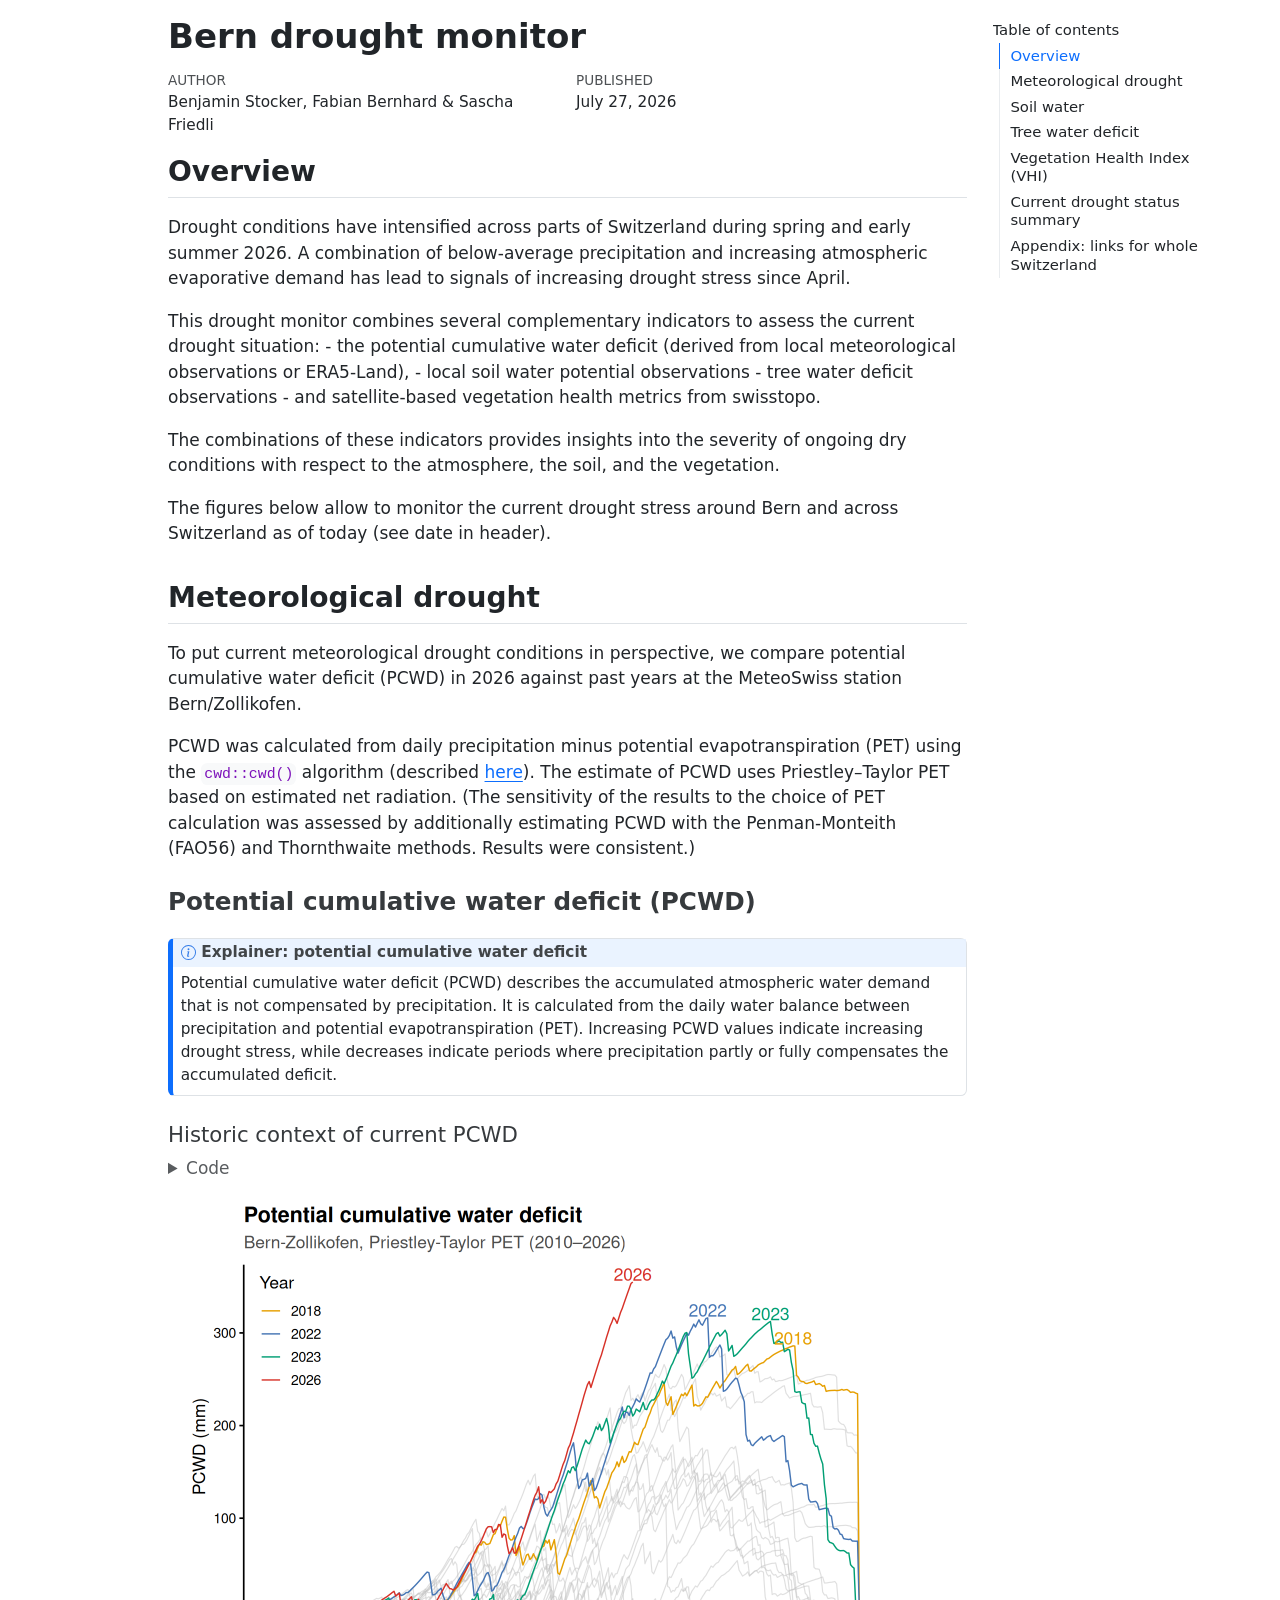
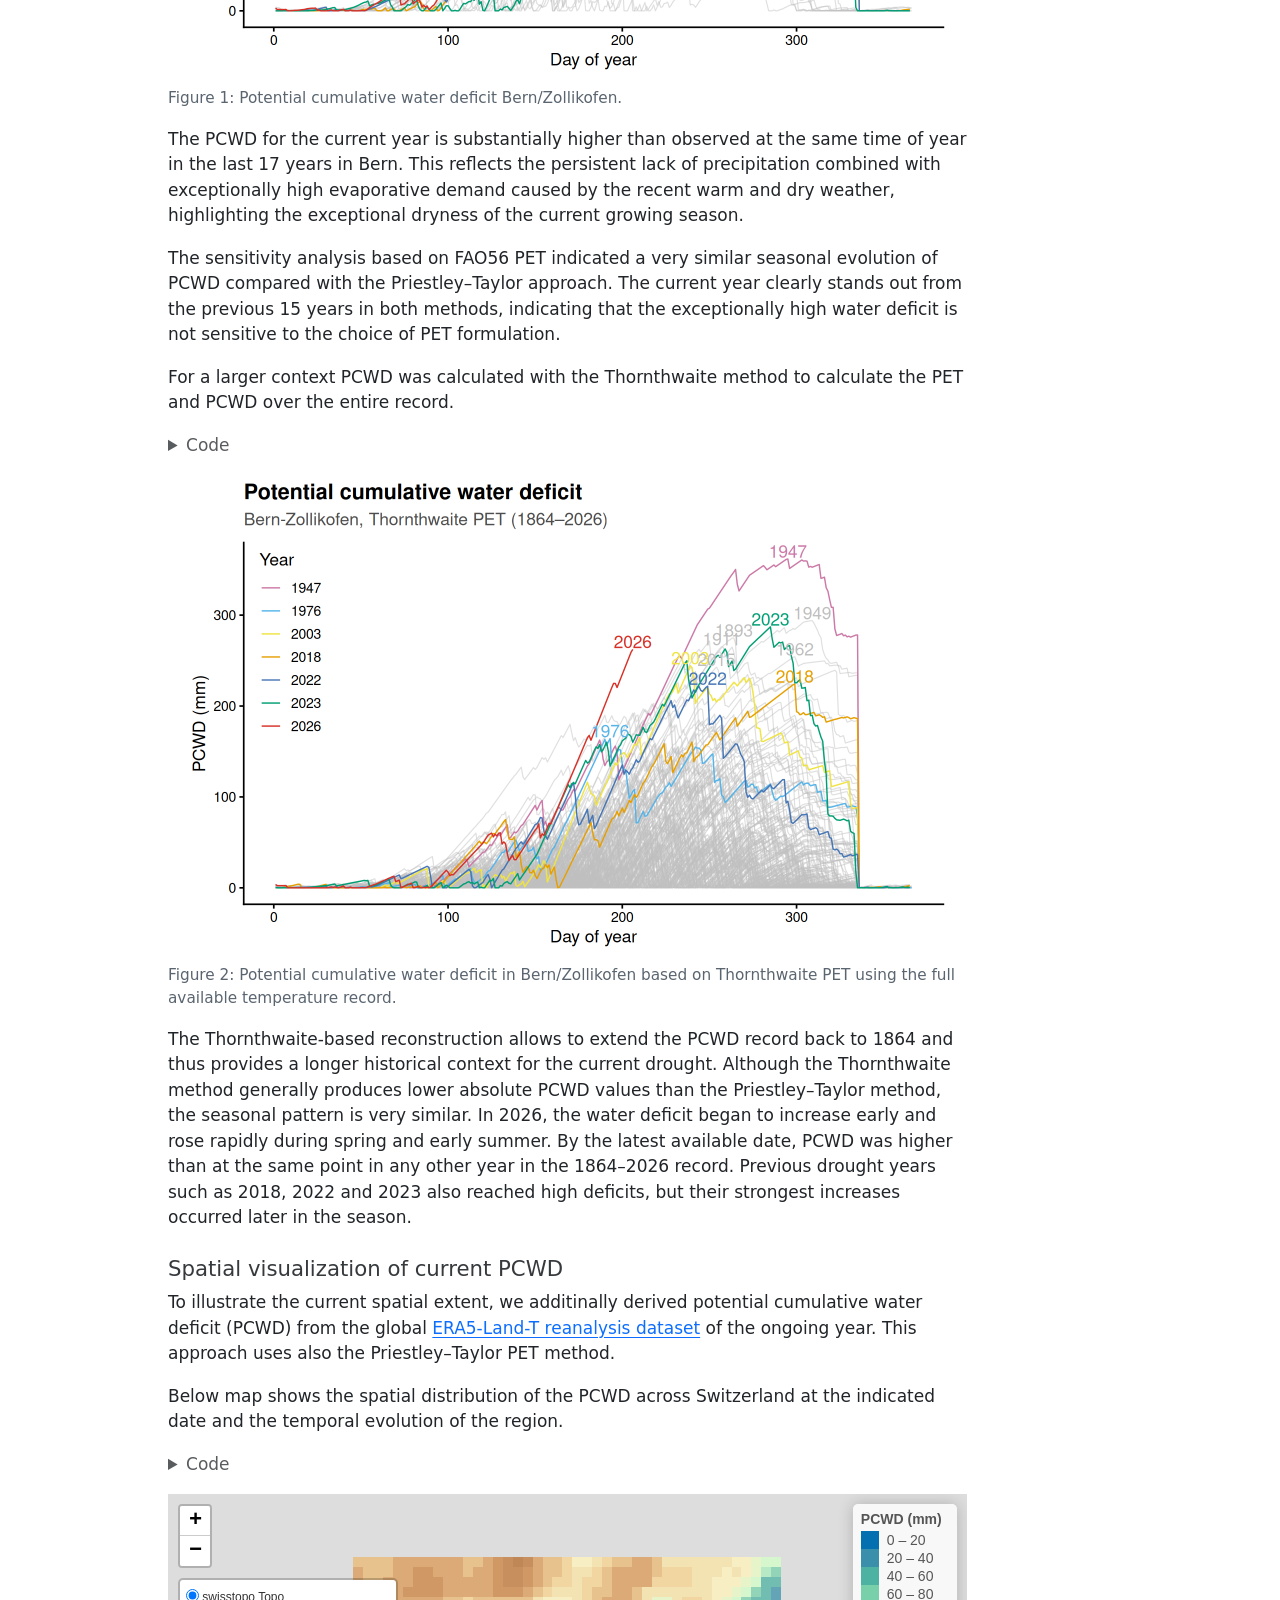
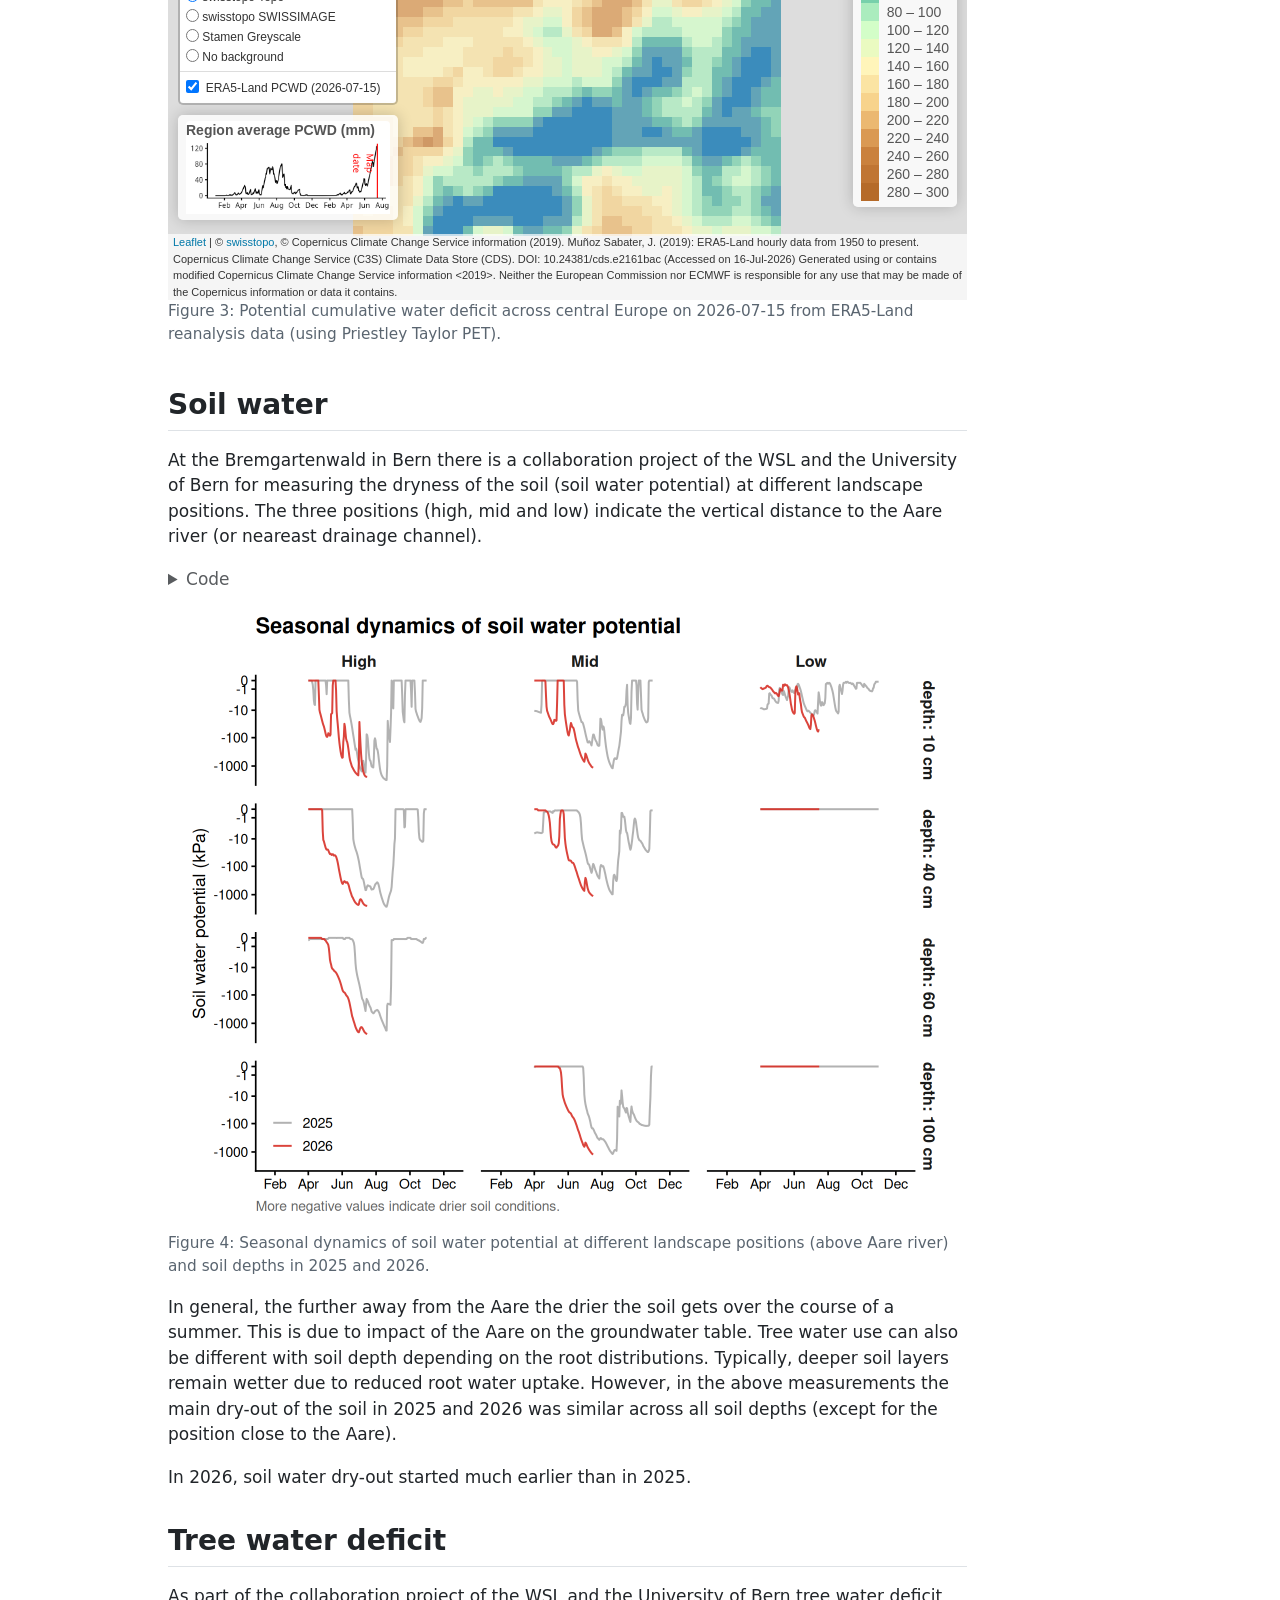
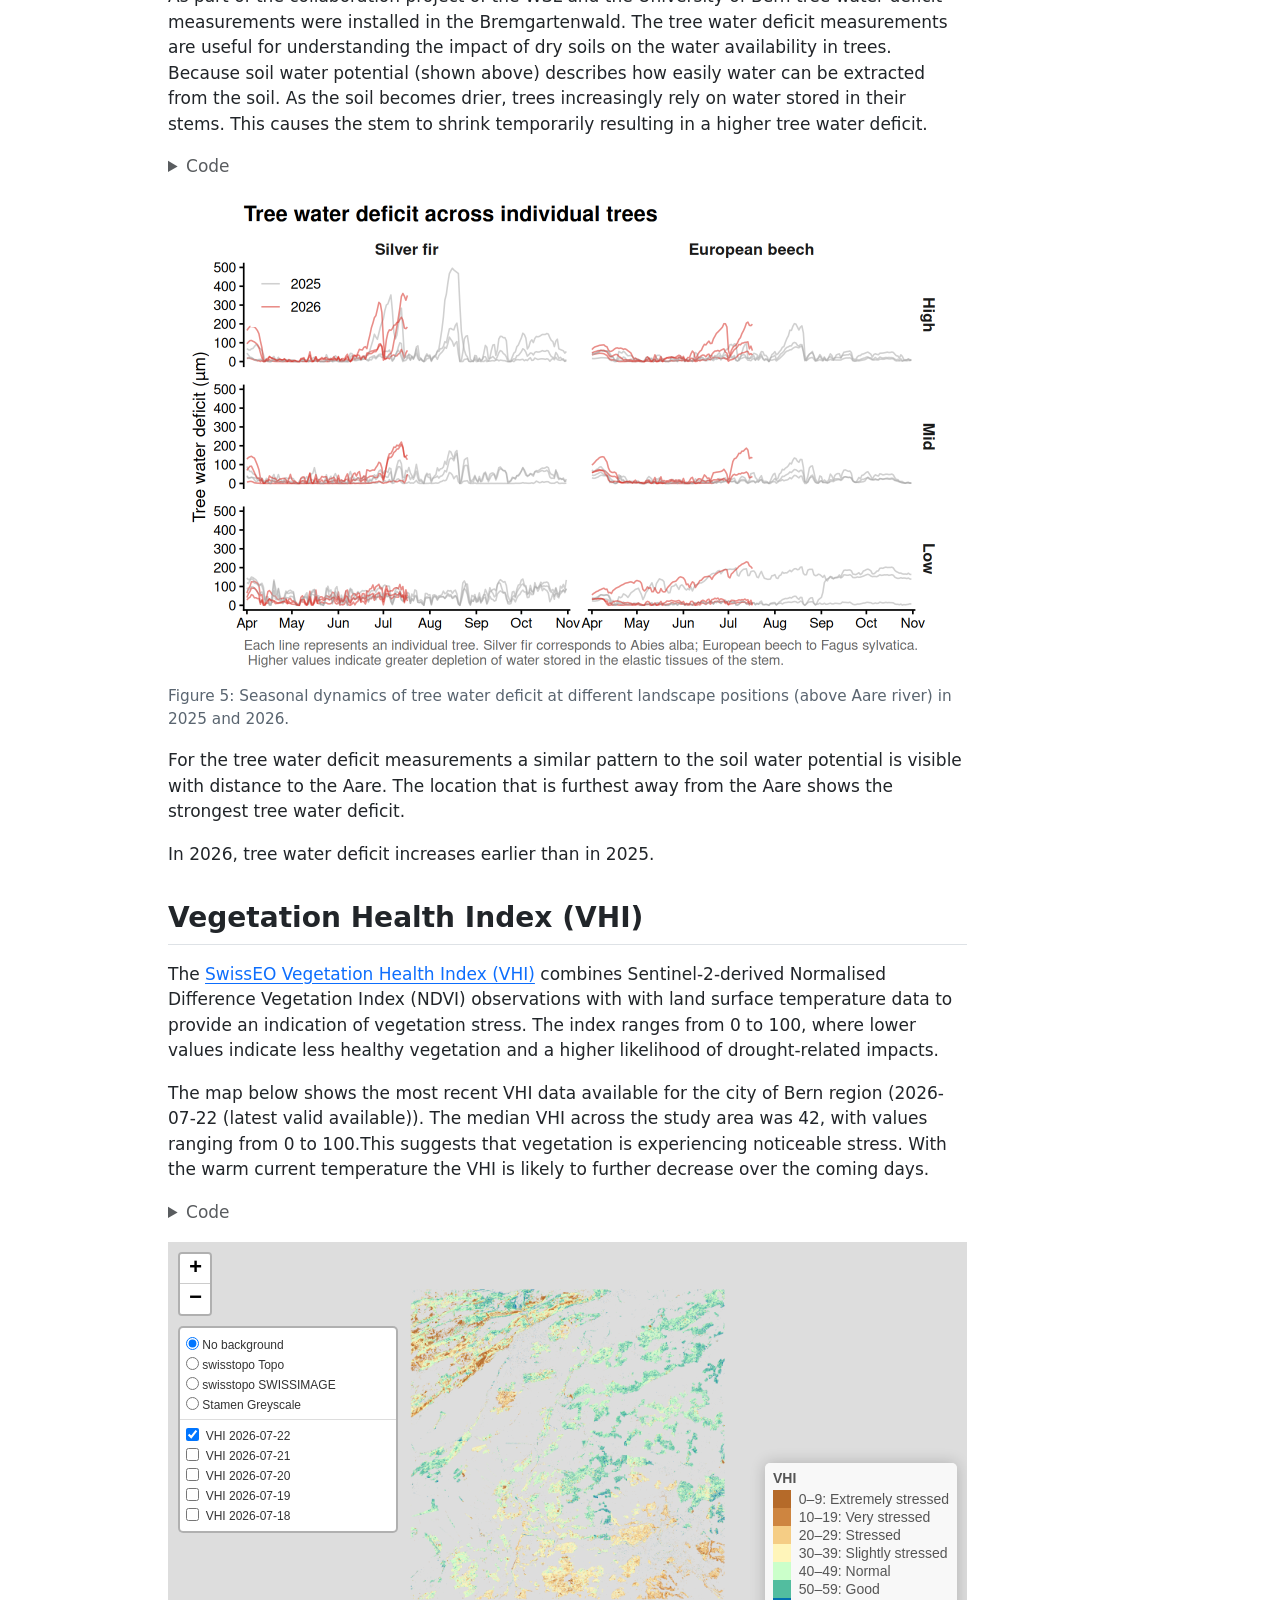
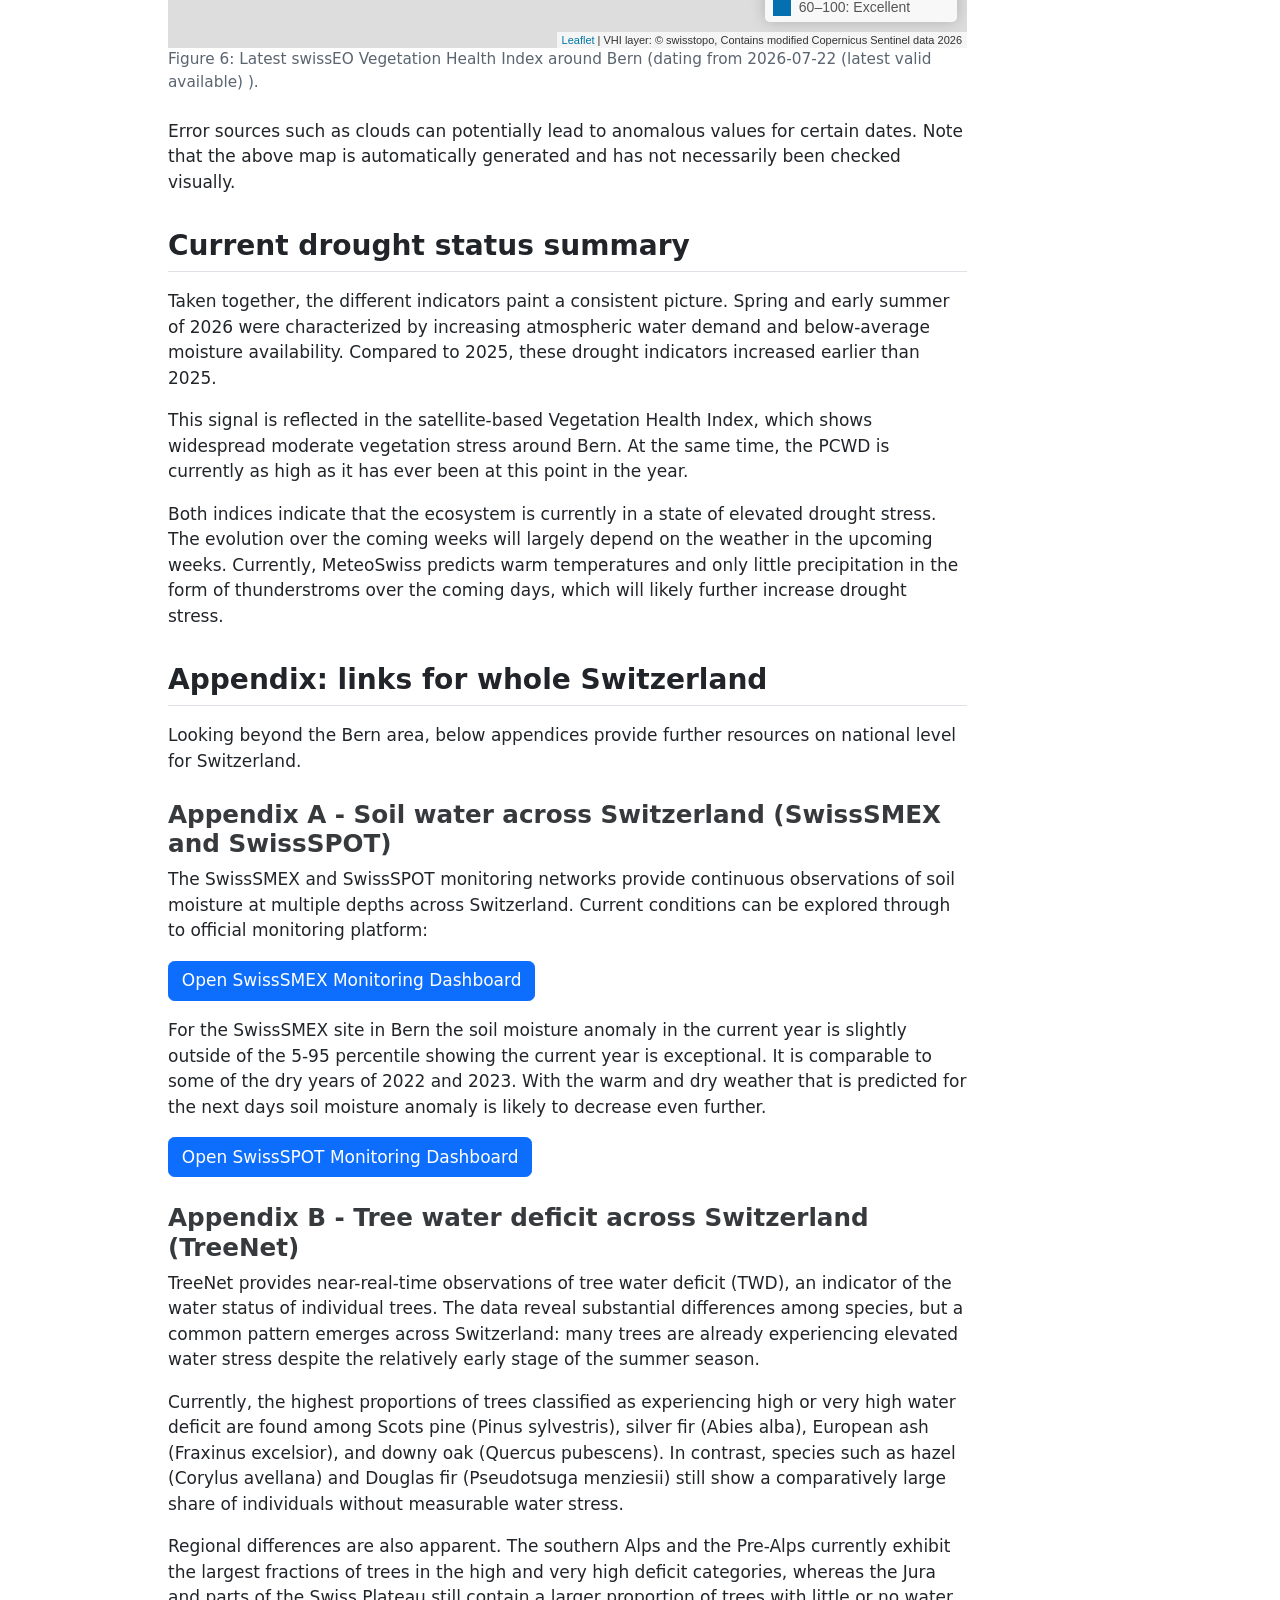
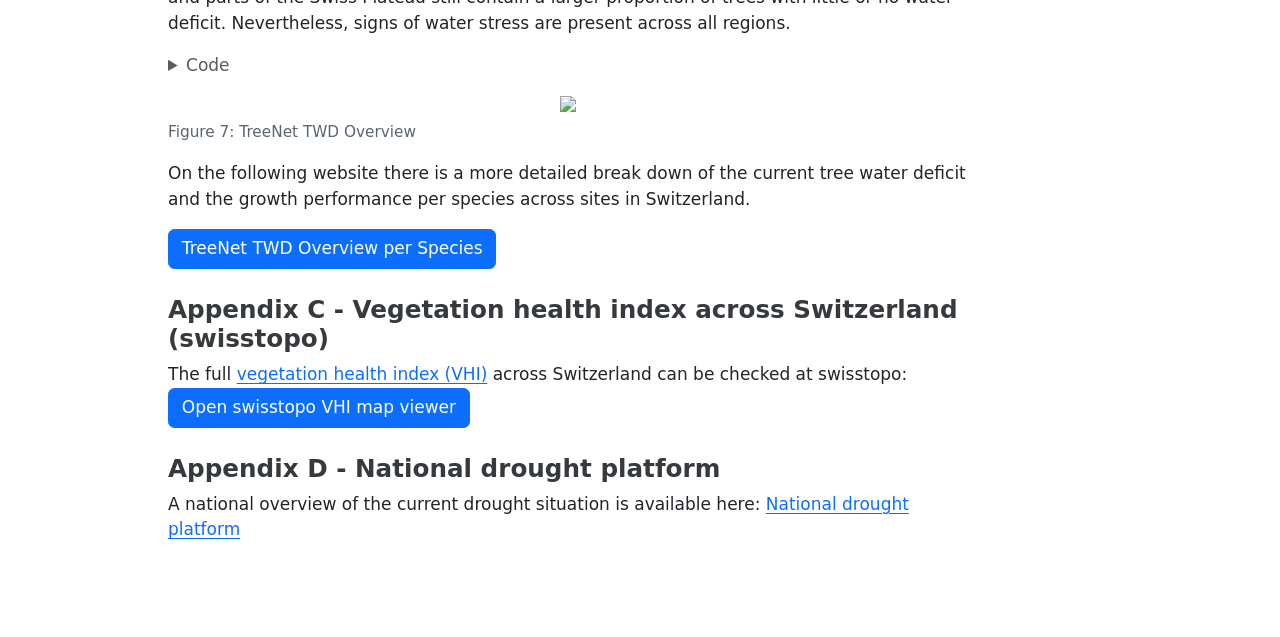
==== index.html @ ba7b63ec "Built site for gh-pages" ====
<!DOCTYPE html>
<html xmlns="http://www.w3.org/1999/xhtml" lang="en" xml:lang="en"><head>

<meta charset="utf-8">
<meta name="generator" content="quarto-1.5.57">

<meta name="viewport" content="width=device-width, initial-scale=1.0, user-scalable=yes">

<meta name="author" content="Benjamin Stocker, Fabian Bernhard &amp; Sascha Friedli">
<meta name="dcterms.date" content="2026-07-27">

<title>Bern drought monitor</title>
<style>
code{white-space: pre-wrap;}
span.smallcaps{font-variant: small-caps;}
div.columns{display: flex; gap: min(4vw, 1.5em);}
div.column{flex: auto; overflow-x: auto;}
div.hanging-indent{margin-left: 1.5em; text-indent: -1.5em;}
ul.task-list{list-style: none;}
ul.task-list li input[type="checkbox"] {
  width: 0.8em;
  margin: 0 0.8em 0.2em -1em; /* quarto-specific, see https://github.com/quarto-dev/quarto-cli/issues/4556 */ 
  vertical-align: middle;
}
/* CSS for syntax highlighting */
pre > code.sourceCode { white-space: pre; position: relative; }
pre > code.sourceCode > span { line-height: 1.25; }
pre > code.sourceCode > span:empty { height: 1.2em; }
.sourceCode { overflow: visible; }
code.sourceCode > span { color: inherit; text-decoration: inherit; }
div.sourceCode { margin: 1em 0; }
pre.sourceCode { margin: 0; }
@media screen {
div.sourceCode { overflow: auto; }
}
@media print {
pre > code.sourceCode { white-space: pre-wrap; }
pre > code.sourceCode > span { display: inline-block; text-indent: -5em; padding-left: 5em; }
}
pre.numberSource code
  { counter-reset: source-line 0; }
pre.numberSource code > span
  { position: relative; left: -4em; counter-increment: source-line; }
pre.numberSource code > span > a:first-child::before
  { content: counter(source-line);
    position: relative; left: -1em; text-align: right; vertical-align: baseline;
    border: none; display: inline-block;
    -webkit-touch-callout: none; -webkit-user-select: none;
    -khtml-user-select: none; -moz-user-select: none;
    -ms-user-select: none; user-select: none;
    padding: 0 4px; width: 4em;
  }
pre.numberSource { margin-left: 3em;  padding-left: 4px; }
div.sourceCode
  {   }
@media screen {
pre > code.sourceCode > span > a:first-child::before { text-decoration: underline; }
}
</style>


<script src="drought_2026_files/libs/clipboard/clipboard.min.js"></script>
<script src="drought_2026_files/libs/quarto-html/quarto.js"></script>
<script src="drought_2026_files/libs/quarto-html/popper.min.js"></script>
<script src="drought_2026_files/libs/quarto-html/tippy.umd.min.js"></script>
<script src="drought_2026_files/libs/quarto-html/anchor.min.js"></script>
<link href="drought_2026_files/libs/quarto-html/tippy.css" rel="stylesheet">
<link href="drought_2026_files/libs/quarto-html/quarto-syntax-highlighting.css" rel="stylesheet" id="quarto-text-highlighting-styles">
<script src="drought_2026_files/libs/bootstrap/bootstrap.min.js"></script>
<link href="drought_2026_files/libs/bootstrap/bootstrap-icons.css" rel="stylesheet">
<link href="drought_2026_files/libs/bootstrap/bootstrap.min.css" rel="stylesheet" id="quarto-bootstrap" data-mode="light">
<link href="drought_2026_files/libs/htmltools-fill-0.5.9/fill.css" rel="stylesheet">
<script src="drought_2026_files/libs/htmlwidgets-1.6.4/htmlwidgets.js"></script>
<script src="drought_2026_files/libs/jquery-3.6.0/jquery-3.6.0.min.js"></script>
<link href="drought_2026_files/libs/leaflet-1.3.1/leaflet.css" rel="stylesheet">
<script src="drought_2026_files/libs/leaflet-1.3.1/leaflet.js"></script>
<link href="drought_2026_files/libs/leafletfix-1.0.0/leafletfix.css" rel="stylesheet">
<script src="drought_2026_files/libs/proj4-2.6.2/proj4.min.js"></script>
<script src="drought_2026_files/libs/Proj4Leaflet-1.0.1/proj4leaflet.js"></script>
<link href="drought_2026_files/libs/rstudio_leaflet-1.3.1/rstudio_leaflet.css" rel="stylesheet">
<script src="drought_2026_files/libs/leaflet-binding-2.2.3/leaflet.js"></script>
<script src="drought_2026_files/libs/leaflet-providers-3.0.0/leaflet-providers.js"></script>
<script src="drought_2026_files/libs/leaflet-providers-plugin-2.2.3/leaflet-providers-plugin.js"></script>


</head>

<body>

<div id="quarto-content" class="page-columns page-rows-contents page-layout-article">
<div id="quarto-margin-sidebar" class="sidebar margin-sidebar">
  <nav id="TOC" role="doc-toc" class="toc-active">
    <h2 id="toc-title">Table of contents</h2>
   
  <ul>
  <li><a href="#overview" id="toc-overview" class="nav-link active" data-scroll-target="#overview">Overview</a></li>
  <li><a href="#meteorological-drought" id="toc-meteorological-drought" class="nav-link" data-scroll-target="#meteorological-drought">Meteorological drought</a>
  <ul class="collapse">
  <li><a href="#potential-cumulative-water-deficit-pcwd" id="toc-potential-cumulative-water-deficit-pcwd" class="nav-link" data-scroll-target="#potential-cumulative-water-deficit-pcwd">Potential cumulative water deficit (PCWD)</a></li>
  </ul></li>
  <li><a href="#soil-water" id="toc-soil-water" class="nav-link" data-scroll-target="#soil-water">Soil water</a></li>
  <li><a href="#tree-water-deficit" id="toc-tree-water-deficit" class="nav-link" data-scroll-target="#tree-water-deficit">Tree water deficit</a></li>
  <li><a href="#vegetation-health-index-vhi" id="toc-vegetation-health-index-vhi" class="nav-link" data-scroll-target="#vegetation-health-index-vhi">Vegetation Health Index (VHI)</a></li>
  <li><a href="#current-drought-status-summary" id="toc-current-drought-status-summary" class="nav-link" data-scroll-target="#current-drought-status-summary">Current drought status summary</a></li>
  <li><a href="#appendix-links-for-whole-switzerland" id="toc-appendix-links-for-whole-switzerland" class="nav-link" data-scroll-target="#appendix-links-for-whole-switzerland">Appendix: links for whole Switzerland</a>
  <ul class="collapse">
  <li><a href="#appendix-a---soil-water-across-switzerland-swisssmex-and-swissspot" id="toc-appendix-a---soil-water-across-switzerland-swisssmex-and-swissspot" class="nav-link" data-scroll-target="#appendix-a---soil-water-across-switzerland-swisssmex-and-swissspot">Appendix A - Soil water across Switzerland (SwissSMEX and SwissSPOT)</a></li>
  <li><a href="#appendix-b---tree-water-deficit-across-switzerland-treenet" id="toc-appendix-b---tree-water-deficit-across-switzerland-treenet" class="nav-link" data-scroll-target="#appendix-b---tree-water-deficit-across-switzerland-treenet">Appendix B - Tree water deficit across Switzerland (TreeNet)</a></li>
  <li><a href="#appendix-c---vegetation-health-index-across-switzerland-swisstopo" id="toc-appendix-c---vegetation-health-index-across-switzerland-swisstopo" class="nav-link" data-scroll-target="#appendix-c---vegetation-health-index-across-switzerland-swisstopo">Appendix C - Vegetation health index across Switzerland (swisstopo)</a></li>
  <li><a href="#appendix-d---national-drought-platform" id="toc-appendix-d---national-drought-platform" class="nav-link" data-scroll-target="#appendix-d---national-drought-platform">Appendix D - National drought platform</a></li>
  </ul></li>
  </ul>
</nav>
</div>
<main class="content" id="quarto-document-content">

<header id="title-block-header" class="quarto-title-block default">
<div class="quarto-title">
<h1 class="title">Bern drought monitor</h1>
</div>



<div class="quarto-title-meta">

    <div>
    <div class="quarto-title-meta-heading">Author</div>
    <div class="quarto-title-meta-contents">
             <p>Benjamin Stocker, Fabian Bernhard &amp; Sascha Friedli </p>
          </div>
  </div>
    
    <div>
    <div class="quarto-title-meta-heading">Published</div>
    <div class="quarto-title-meta-contents">
      <p class="date">July 27, 2026</p>
    </div>
  </div>
  
    
  </div>
  


</header>


<section id="overview" class="level2">
<h2 class="anchored" data-anchor-id="overview">Overview</h2>
<p>Drought conditions have intensified across parts of Switzerland during spring and early summer 2026. A combination of below-average precipitation and increasing atmospheric evaporative demand has lead to signals of increasing drought stress since April.</p>
<p>This drought monitor combines several complementary indicators to assess the current drought situation: - the potential cumulative water deficit (derived from local meteorological observations or ERA5-Land), - local soil water potential observations - tree water deficit observations - and satellite-based vegetation health metrics from swisstopo.</p>
<p>The combinations of these indicators provides insights into the severity of ongoing dry conditions with respect to the atmosphere, the soil, and the vegetation.</p>
<p>The figures below allow to monitor the current drought stress around Bern and across Switzerland as of today (see date in header).</p>
</section>
<section id="meteorological-drought" class="level2">
<h2 class="anchored" data-anchor-id="meteorological-drought">Meteorological drought</h2>
<p>To put current meteorological drought conditions in perspective, we compare potential cumulative water deficit (PCWD) in 2026 against past years at the MeteoSwiss station Bern/Zollikofen.</p>
<p>PCWD was calculated from daily precipitation minus potential evapotranspiration (PET) using the <code>cwd::cwd()</code> algorithm (described <a href="https://geco-bern.github.io/cwd/index.html">here</a>). The estimate of PCWD uses Priestley–Taylor PET based on estimated net radiation. (The sensitivity of the results to the choice of PET calculation was assessed by additionally estimating PCWD with the Penman-Monteith (FAO56) and Thornthwaite methods. Results were consistent.)</p>
<section id="potential-cumulative-water-deficit-pcwd" class="level3">
<h3 class="anchored" data-anchor-id="potential-cumulative-water-deficit-pcwd">Potential cumulative water deficit (PCWD)</h3>
<div class="callout callout-style-default callout-note callout-titled">
<div class="callout-header d-flex align-content-center">
<div class="callout-icon-container">
<i class="callout-icon"></i>
</div>
<div class="callout-title-container flex-fill">
Explainer: potential cumulative water deficit
</div>
</div>
<div class="callout-body-container callout-body">
<p>Potential cumulative water deficit (PCWD) describes the accumulated atmospheric water demand that is not compensated by precipitation. It is calculated from the daily water balance between precipitation and potential evapotranspiration (PET). Increasing PCWD values indicate increasing drought stress, while decreases indicate periods where precipitation partly or fully compensates the accumulated deficit.</p>
</div>
</div>
<section id="historic-context-of-current-pcwd" class="level4">
<h4 class="anchored" data-anchor-id="historic-context-of-current-pcwd">Historic context of current PCWD</h4>
<div class="cell">
<details class="code-fold">
<summary>Code</summary>
<div class="sourceCode cell-code" id="cb1"><pre class="sourceCode r code-with-copy"><code class="sourceCode r"><span id="cb1-1"><a href="#cb1-1" aria-hidden="true" tabindex="-1"></a>meteo_pcwd_PT <span class="ot">&lt;-</span> meteo_pcwd <span class="sc">|&gt;</span> </span>
<span id="cb1-2"><a href="#cb1-2" aria-hidden="true" tabindex="-1"></a>  <span class="fu">slice_head</span>(<span class="at">n =</span> <span class="sc">-</span><span class="dv">1</span>) <span class="sc">|&gt;</span> <span class="co"># drop last line which appears to be set to pcwd_mm = 0</span></span>
<span id="cb1-3"><a href="#cb1-3" aria-hidden="true" tabindex="-1"></a>  <span class="fu">filter</span>(<span class="sc">!</span><span class="fu">is.na</span>(PCWD_PT)) <span class="co"># subset years from 2010 on</span></span>
<span id="cb1-4"><a href="#cb1-4" aria-hidden="true" tabindex="-1"></a></span>
<span id="cb1-5"><a href="#cb1-5" aria-hidden="true" tabindex="-1"></a>highlight_colours <span class="ot">&lt;-</span> <span class="fu">c</span>(</span>
<span id="cb1-6"><a href="#cb1-6" aria-hidden="true" tabindex="-1"></a>  <span class="st">"2026"</span> <span class="ot">=</span> <span class="st">"#D73027"</span>, </span>
<span id="cb1-7"><a href="#cb1-7" aria-hidden="true" tabindex="-1"></a>  <span class="st">"2022"</span> <span class="ot">=</span> <span class="st">"#4575B4"</span>, </span>
<span id="cb1-8"><a href="#cb1-8" aria-hidden="true" tabindex="-1"></a>  <span class="st">"2018"</span> <span class="ot">=</span> <span class="st">"#E69F00"</span>, </span>
<span id="cb1-9"><a href="#cb1-9" aria-hidden="true" tabindex="-1"></a>  <span class="st">"2023"</span> <span class="ot">=</span> <span class="st">"#009E73"</span>,</span>
<span id="cb1-10"><a href="#cb1-10" aria-hidden="true" tabindex="-1"></a>  <span class="st">"1947"</span> <span class="ot">=</span> <span class="st">"#CC79A7"</span>, </span>
<span id="cb1-11"><a href="#cb1-11" aria-hidden="true" tabindex="-1"></a>  <span class="st">"1976"</span> <span class="ot">=</span> <span class="st">"#56B4E9"</span>, </span>
<span id="cb1-12"><a href="#cb1-12" aria-hidden="true" tabindex="-1"></a>  <span class="st">"2003"</span> <span class="ot">=</span> <span class="st">"#F0E442"</span></span>
<span id="cb1-13"><a href="#cb1-13" aria-hidden="true" tabindex="-1"></a>)</span>
<span id="cb1-14"><a href="#cb1-14" aria-hidden="true" tabindex="-1"></a></span>
<span id="cb1-15"><a href="#cb1-15" aria-hidden="true" tabindex="-1"></a>highlight_years <span class="ot">&lt;-</span> <span class="fu">as.integer</span>(<span class="fu">names</span>(highlight_colours))</span>
<span id="cb1-16"><a href="#cb1-16" aria-hidden="true" tabindex="-1"></a></span>
<span id="cb1-17"><a href="#cb1-17" aria-hidden="true" tabindex="-1"></a>p_pt <span class="ot">&lt;-</span> <span class="fu">ggplot</span>() <span class="sc">+</span></span>
<span id="cb1-18"><a href="#cb1-18" aria-hidden="true" tabindex="-1"></a>  <span class="fu">geom_line</span>(</span>
<span id="cb1-19"><a href="#cb1-19" aria-hidden="true" tabindex="-1"></a>    <span class="at">data =</span> meteo_pcwd_PT <span class="sc">|&gt;</span> <span class="fu">filter</span>(<span class="sc">!</span>year <span class="sc">%in%</span> highlight_years),</span>
<span id="cb1-20"><a href="#cb1-20" aria-hidden="true" tabindex="-1"></a>    <span class="fu">aes</span>(<span class="at">x =</span> doy, <span class="at">y =</span> PCWD_PT, <span class="at">group =</span> year),</span>
<span id="cb1-21"><a href="#cb1-21" aria-hidden="true" tabindex="-1"></a>    <span class="at">colour =</span> <span class="st">"grey75"</span>,</span>
<span id="cb1-22"><a href="#cb1-22" aria-hidden="true" tabindex="-1"></a>    <span class="at">linewidth =</span> <span class="fl">0.4</span>,</span>
<span id="cb1-23"><a href="#cb1-23" aria-hidden="true" tabindex="-1"></a>    <span class="at">alpha =</span> <span class="fl">0.5</span></span>
<span id="cb1-24"><a href="#cb1-24" aria-hidden="true" tabindex="-1"></a>  ) <span class="sc">+</span></span>
<span id="cb1-25"><a href="#cb1-25" aria-hidden="true" tabindex="-1"></a>  <span class="fu">geom_line</span>(</span>
<span id="cb1-26"><a href="#cb1-26" aria-hidden="true" tabindex="-1"></a>    <span class="at">data =</span> meteo_pcwd_PT <span class="sc">|&gt;</span>  <span class="fu">filter</span>(year <span class="sc">%in%</span> highlight_years),</span>
<span id="cb1-27"><a href="#cb1-27" aria-hidden="true" tabindex="-1"></a>    <span class="fu">aes</span>(<span class="at">x =</span> doy, <span class="at">y =</span> PCWD_PT, <span class="at">colour =</span> <span class="fu">as.factor</span>(year), <span class="at">group =</span> year),</span>
<span id="cb1-28"><a href="#cb1-28" aria-hidden="true" tabindex="-1"></a>    <span class="at">linewidth =</span> <span class="fl">0.5</span></span>
<span id="cb1-29"><a href="#cb1-29" aria-hidden="true" tabindex="-1"></a>  ) <span class="sc">+</span></span>
<span id="cb1-30"><a href="#cb1-30" aria-hidden="true" tabindex="-1"></a>  <span class="fu">geom_text</span>(<span class="at">data =</span> meteo_pcwd_PT <span class="sc">|&gt;</span> <span class="fu">filter</span>(year <span class="sc">%in%</span> highlight_years) <span class="sc">|&gt;</span></span>
<span id="cb1-31"><a href="#cb1-31" aria-hidden="true" tabindex="-1"></a>      <span class="fu">group_by</span>(year) <span class="sc">|&gt;</span></span>
<span id="cb1-32"><a href="#cb1-32" aria-hidden="true" tabindex="-1"></a>      <span class="co"># keep only yearly maxima:</span></span>
<span id="cb1-33"><a href="#cb1-33" aria-hidden="true" tabindex="-1"></a>      <span class="fu">filter</span>(PCWD_PT <span class="sc">==</span> <span class="fu">max</span>(PCWD_PT)) <span class="sc">|&gt;</span> <span class="fu">ungroup</span>() <span class="sc">|&gt;</span></span>
<span id="cb1-34"><a href="#cb1-34" aria-hidden="true" tabindex="-1"></a>      <span class="co"># keep only years among the top 5</span></span>
<span id="cb1-35"><a href="#cb1-35" aria-hidden="true" tabindex="-1"></a>      <span class="fu">arrange</span>(<span class="fu">desc</span>(PCWD_PT)) <span class="sc">|&gt;</span> <span class="fu">slice</span>(<span class="dv">1</span><span class="sc">:</span><span class="dv">5</span>),</span>
<span id="cb1-36"><a href="#cb1-36" aria-hidden="true" tabindex="-1"></a>    <span class="fu">aes</span>(<span class="at">x =</span> doy, <span class="at">y =</span> PCWD_PT, <span class="at">colour =</span> <span class="fu">as.factor</span>(year), <span class="at">label =</span> year),</span>
<span id="cb1-37"><a href="#cb1-37" aria-hidden="true" tabindex="-1"></a>    <span class="at">vjust =</span> <span class="sc">-</span><span class="fl">0.1</span>, <span class="at">show.legend =</span> <span class="cn">FALSE</span></span>
<span id="cb1-38"><a href="#cb1-38" aria-hidden="true" tabindex="-1"></a>  ) <span class="sc">+</span></span>
<span id="cb1-39"><a href="#cb1-39" aria-hidden="true" tabindex="-1"></a>  <span class="fu">scale_colour_manual</span>(</span>
<span id="cb1-40"><a href="#cb1-40" aria-hidden="true" tabindex="-1"></a>    <span class="at">values =</span> highlight_colours,</span>
<span id="cb1-41"><a href="#cb1-41" aria-hidden="true" tabindex="-1"></a>    <span class="at">name =</span> <span class="st">"Year"</span></span>
<span id="cb1-42"><a href="#cb1-42" aria-hidden="true" tabindex="-1"></a>  ) <span class="sc">+</span></span>
<span id="cb1-43"><a href="#cb1-43" aria-hidden="true" tabindex="-1"></a>  <span class="fu">labs</span>(</span>
<span id="cb1-44"><a href="#cb1-44" aria-hidden="true" tabindex="-1"></a>    <span class="at">x =</span> <span class="st">"Day of year"</span>,</span>
<span id="cb1-45"><a href="#cb1-45" aria-hidden="true" tabindex="-1"></a>    <span class="at">y =</span> <span class="st">"PCWD (mm)"</span>,</span>
<span id="cb1-46"><a href="#cb1-46" aria-hidden="true" tabindex="-1"></a>    <span class="at">title =</span> <span class="st">"Potential cumulative water deficit"</span>,</span>
<span id="cb1-47"><a href="#cb1-47" aria-hidden="true" tabindex="-1"></a>    <span class="at">subtitle =</span> <span class="fu">paste0</span>(</span>
<span id="cb1-48"><a href="#cb1-48" aria-hidden="true" tabindex="-1"></a>      <span class="st">"Bern-Zollikofen, Priestley-Taylor PET ("</span>,</span>
<span id="cb1-49"><a href="#cb1-49" aria-hidden="true" tabindex="-1"></a>      <span class="fu">min</span>(meteo_pcwd_PT<span class="sc">$</span>year, <span class="at">na.rm =</span> <span class="cn">TRUE</span>), <span class="st">"–"</span>, <span class="fu">max</span>(meteo_pcwd_PT<span class="sc">$</span>year, <span class="at">na.rm =</span> <span class="cn">TRUE</span>), <span class="st">")"</span></span>
<span id="cb1-50"><a href="#cb1-50" aria-hidden="true" tabindex="-1"></a>    )</span>
<span id="cb1-51"><a href="#cb1-51" aria-hidden="true" tabindex="-1"></a>  ) <span class="sc">+</span></span>
<span id="cb1-52"><a href="#cb1-52" aria-hidden="true" tabindex="-1"></a>  general_plot_theme <span class="sc">+</span></span>
<span id="cb1-53"><a href="#cb1-53" aria-hidden="true" tabindex="-1"></a>  <span class="fu">theme</span>(</span>
<span id="cb1-54"><a href="#cb1-54" aria-hidden="true" tabindex="-1"></a>    <span class="at">legend.position =</span> <span class="st">"inside"</span>, <span class="at">legend.position.inside =</span> <span class="fu">c</span>(<span class="fl">0.01</span>,<span class="dv">1</span>),  <span class="at">legend.justification =</span> <span class="fu">c</span>(<span class="dv">0</span>,<span class="dv">1</span>),</span>
<span id="cb1-55"><a href="#cb1-55" aria-hidden="true" tabindex="-1"></a>    <span class="at">legend.direction =</span> <span class="st">"vertical"</span>, <span class="at">legend.box =</span> <span class="st">"vertical"</span></span>
<span id="cb1-56"><a href="#cb1-56" aria-hidden="true" tabindex="-1"></a>  )</span>
<span id="cb1-57"><a href="#cb1-57" aria-hidden="true" tabindex="-1"></a>p_pt</span></code><button title="Copy to Clipboard" class="code-copy-button"><i class="bi"></i></button></pre></div>
</details>
<div class="cell-output-display">
<div id="fig-pcwd" class="quarto-float quarto-figure quarto-figure-center anchored">
<figure class="quarto-float quarto-float-fig figure">
<div aria-describedby="fig-pcwd-caption-0ceaefa1-69ba-4598-a22c-09a6ac19f8ca">
<img src="drought_2026_files/figure-html/fig-pcwd-1.png" class="img-fluid figure-img" width="768">
</div>
<figcaption class="quarto-float-caption-bottom quarto-float-caption quarto-float-fig" id="fig-pcwd-caption-0ceaefa1-69ba-4598-a22c-09a6ac19f8ca">
Figure&nbsp;1: Potential cumulative water deficit Bern/Zollikofen.
</figcaption>
</figure>
</div>
</div>
</div>
<p>The PCWD for the current year is substantially higher than observed at the same time of year in the last 17 years in Bern. This reflects the persistent lack of precipitation combined with exceptionally high evaporative demand caused by the recent warm and dry weather, highlighting the exceptional dryness of the current growing season.</p>
<!-- 


::: {.cell}

```{.r .cell-code}
p_fao <- ggplot() +
  geom_line(
    data = meteo_pcwd |> filter(!year %in% highlight_years),
    aes(x = doy, y = PCWD_FAO, group = year),
    colour = "grey75",
    linewidth = 0.4,
    alpha = 0.5
  ) +
  # geom_line(
  #   data = pcwd_mean,
  #   aes(x = doy, y = PCWD_FAO_mean),
  #   colour = "black",
  #   linewidth = 1
  # ) +
  geom_line(
    data = meteo_pcwd |> filter(year %in% highlight_years),
    aes(x = doy, y = PCWD_FAO, colour = as.factor(year), group = year),
    linewidth = 0.5
  ) +
  scale_colour_manual(
    values = highlight_colours,
    breaks = as.character(highlight_years),
    name = "Year"
  ) +
  labs(
    x = "Day of year",
    y = "PCWD (mm)",
    title = "Potential cumulative water deficit",
    subtitle = paste0(
      "Bern-Zollikofen, FAO56 PET (",
      min(meteo_pcwd_PT$year, na.rm = TRUE), "–", max(meteo_pcwd_PT$year, na.rm = TRUE), ")"
    )
  ) +
  theme_bw()

p_fao
```

::: {.cell-output .cell-output-stderr}

```
Warning: Removed 52230 rows containing missing values or values outside the scale range
(`geom_line()`).
```


:::

::: {.cell-output .cell-output-stderr}

```
Warning: Removed 1096 rows containing missing values or values outside the scale range
(`geom_line()`).
```


:::

::: {.cell-output-display}
![](drought_2026_files/figure-html/unnamed-chunk-1-1.png){width=672}
:::
:::


-->
<p>The sensitivity analysis based on FAO56 PET indicated a very similar seasonal evolution of PCWD compared with the Priestley–Taylor approach. The current year clearly stands out from the previous 15 years in both methods, indicating that the exceptionally high water deficit is not sensitive to the choice of PET formulation.</p>
<p>For a larger context PCWD was calculated with the Thornthwaite method to calculate the PET and PCWD over the entire record.</p>
<div class="cell">
<details class="code-fold">
<summary>Code</summary>
<div class="sourceCode cell-code" id="cb2"><pre class="sourceCode r code-with-copy"><code class="sourceCode r"><span id="cb2-1"><a href="#cb2-1" aria-hidden="true" tabindex="-1"></a>meteo_pcwd_THORNTWAITE <span class="ot">&lt;-</span> meteo_pcwd <span class="sc">|&gt;</span> </span>
<span id="cb2-2"><a href="#cb2-2" aria-hidden="true" tabindex="-1"></a>  <span class="fu">slice_head</span>(<span class="at">n =</span> <span class="sc">-</span><span class="dv">1</span>) <span class="sc">|&gt;</span> <span class="co"># drop last line which appears to be set to pcwd_mm = 0</span></span>
<span id="cb2-3"><a href="#cb2-3" aria-hidden="true" tabindex="-1"></a>  <span class="fu">filter</span>(<span class="sc">!</span><span class="fu">is.na</span>(PCWD_THORN)) <span class="co"># subset years from 2010 on</span></span>
<span id="cb2-4"><a href="#cb2-4" aria-hidden="true" tabindex="-1"></a></span>
<span id="cb2-5"><a href="#cb2-5" aria-hidden="true" tabindex="-1"></a>p_thorn <span class="ot">&lt;-</span> <span class="fu">ggplot</span>() <span class="sc">+</span></span>
<span id="cb2-6"><a href="#cb2-6" aria-hidden="true" tabindex="-1"></a>  <span class="fu">geom_line</span>(</span>
<span id="cb2-7"><a href="#cb2-7" aria-hidden="true" tabindex="-1"></a>    <span class="at">data =</span> meteo_pcwd_THORNTWAITE <span class="sc">|&gt;</span> <span class="fu">filter</span>(<span class="sc">!</span>year <span class="sc">%in%</span> highlight_years),</span>
<span id="cb2-8"><a href="#cb2-8" aria-hidden="true" tabindex="-1"></a>    <span class="fu">aes</span>(<span class="at">x =</span> doy, <span class="at">y =</span> PCWD_THORN, <span class="at">group =</span> year),</span>
<span id="cb2-9"><a href="#cb2-9" aria-hidden="true" tabindex="-1"></a>    <span class="at">colour =</span> <span class="st">"grey75"</span>,</span>
<span id="cb2-10"><a href="#cb2-10" aria-hidden="true" tabindex="-1"></a>    <span class="at">linewidth =</span> <span class="fl">0.4</span>,</span>
<span id="cb2-11"><a href="#cb2-11" aria-hidden="true" tabindex="-1"></a>    <span class="at">alpha =</span> <span class="fl">0.5</span></span>
<span id="cb2-12"><a href="#cb2-12" aria-hidden="true" tabindex="-1"></a>  ) <span class="sc">+</span></span>
<span id="cb2-13"><a href="#cb2-13" aria-hidden="true" tabindex="-1"></a>  <span class="fu">geom_line</span>(</span>
<span id="cb2-14"><a href="#cb2-14" aria-hidden="true" tabindex="-1"></a>    <span class="at">data =</span> meteo_pcwd_THORNTWAITE <span class="sc">|&gt;</span>  <span class="fu">filter</span>(year <span class="sc">%in%</span> highlight_years),</span>
<span id="cb2-15"><a href="#cb2-15" aria-hidden="true" tabindex="-1"></a>    <span class="fu">aes</span>(<span class="at">x =</span> doy, <span class="at">y =</span> PCWD_THORN, <span class="at">colour =</span> <span class="fu">as.factor</span>(year), <span class="at">group =</span> year),</span>
<span id="cb2-16"><a href="#cb2-16" aria-hidden="true" tabindex="-1"></a>    <span class="at">linewidth =</span> <span class="fl">0.5</span></span>
<span id="cb2-17"><a href="#cb2-17" aria-hidden="true" tabindex="-1"></a>  ) <span class="sc">+</span></span>
<span id="cb2-18"><a href="#cb2-18" aria-hidden="true" tabindex="-1"></a>  <span class="co"># add labels to maximum (first highlight years, then for 5 largest non-highlight years)</span></span>
<span id="cb2-19"><a href="#cb2-19" aria-hidden="true" tabindex="-1"></a>  <span class="fu">geom_text</span>(<span class="at">data =</span> meteo_pcwd_THORNTWAITE <span class="sc">|&gt;</span> <span class="fu">filter</span>(year <span class="sc">%in%</span> highlight_years) <span class="sc">|&gt;</span></span>
<span id="cb2-20"><a href="#cb2-20" aria-hidden="true" tabindex="-1"></a>      <span class="fu">group_by</span>(year) <span class="sc">|&gt;</span></span>
<span id="cb2-21"><a href="#cb2-21" aria-hidden="true" tabindex="-1"></a>      <span class="co"># keep only yearly maxima:</span></span>
<span id="cb2-22"><a href="#cb2-22" aria-hidden="true" tabindex="-1"></a>      <span class="fu">filter</span>(PCWD_THORN <span class="sc">==</span> <span class="fu">max</span>(PCWD_THORN)),</span>
<span id="cb2-23"><a href="#cb2-23" aria-hidden="true" tabindex="-1"></a>    <span class="fu">aes</span>(<span class="at">x =</span> doy, <span class="at">y =</span> PCWD_THORN, <span class="at">colour =</span> <span class="fu">as.factor</span>(year), <span class="at">label =</span> year),</span>
<span id="cb2-24"><a href="#cb2-24" aria-hidden="true" tabindex="-1"></a>    <span class="at">vjust =</span> <span class="sc">-</span><span class="fl">0.1</span>, <span class="at">show.legend =</span> <span class="cn">FALSE</span></span>
<span id="cb2-25"><a href="#cb2-25" aria-hidden="true" tabindex="-1"></a>  ) <span class="sc">+</span></span>
<span id="cb2-26"><a href="#cb2-26" aria-hidden="true" tabindex="-1"></a>  <span class="fu">geom_text</span>(<span class="at">data =</span> meteo_pcwd_THORNTWAITE <span class="sc">|&gt;</span> <span class="fu">filter</span>(<span class="sc">!</span>year <span class="sc">%in%</span> highlight_years) <span class="sc">|&gt;</span></span>
<span id="cb2-27"><a href="#cb2-27" aria-hidden="true" tabindex="-1"></a>      <span class="fu">group_by</span>(year) <span class="sc">|&gt;</span></span>
<span id="cb2-28"><a href="#cb2-28" aria-hidden="true" tabindex="-1"></a>      <span class="co"># keep only yearly maxima:</span></span>
<span id="cb2-29"><a href="#cb2-29" aria-hidden="true" tabindex="-1"></a>      <span class="fu">filter</span>(PCWD_THORN <span class="sc">==</span> <span class="fu">max</span>(PCWD_THORN)) <span class="sc">|&gt;</span></span>
<span id="cb2-30"><a href="#cb2-30" aria-hidden="true" tabindex="-1"></a>      <span class="co"># keep only years among the top 5 maxima</span></span>
<span id="cb2-31"><a href="#cb2-31" aria-hidden="true" tabindex="-1"></a>       <span class="fu">ungroup</span>() <span class="sc">|&gt;</span> <span class="fu">arrange</span>(<span class="fu">desc</span>(PCWD_THORN)) <span class="sc">|&gt;</span> <span class="fu">slice</span>(<span class="dv">1</span><span class="sc">:</span><span class="dv">5</span>),</span>
<span id="cb2-32"><a href="#cb2-32" aria-hidden="true" tabindex="-1"></a>    <span class="fu">aes</span>(<span class="at">x =</span> doy, <span class="at">y =</span> PCWD_THORN, <span class="at">label =</span> year),</span>
<span id="cb2-33"><a href="#cb2-33" aria-hidden="true" tabindex="-1"></a>    <span class="at">vjust =</span> <span class="sc">-</span><span class="fl">0.1</span>, <span class="at">show.legend =</span> <span class="cn">FALSE</span>, <span class="at">color =</span> <span class="st">"grey75"</span></span>
<span id="cb2-34"><a href="#cb2-34" aria-hidden="true" tabindex="-1"></a>  ) <span class="sc">+</span> </span>
<span id="cb2-35"><a href="#cb2-35" aria-hidden="true" tabindex="-1"></a>  <span class="fu">scale_colour_manual</span>(</span>
<span id="cb2-36"><a href="#cb2-36" aria-hidden="true" tabindex="-1"></a>    <span class="at">values =</span> highlight_colours,</span>
<span id="cb2-37"><a href="#cb2-37" aria-hidden="true" tabindex="-1"></a>    <span class="at">name =</span> <span class="st">"Year"</span></span>
<span id="cb2-38"><a href="#cb2-38" aria-hidden="true" tabindex="-1"></a>  ) <span class="sc">+</span></span>
<span id="cb2-39"><a href="#cb2-39" aria-hidden="true" tabindex="-1"></a>  <span class="fu">labs</span>(</span>
<span id="cb2-40"><a href="#cb2-40" aria-hidden="true" tabindex="-1"></a>    <span class="at">x =</span> <span class="st">"Day of year"</span>,</span>
<span id="cb2-41"><a href="#cb2-41" aria-hidden="true" tabindex="-1"></a>    <span class="at">y =</span> <span class="st">"PCWD (mm)"</span>,</span>
<span id="cb2-42"><a href="#cb2-42" aria-hidden="true" tabindex="-1"></a>    <span class="at">title =</span> <span class="st">"Potential cumulative water deficit"</span>,</span>
<span id="cb2-43"><a href="#cb2-43" aria-hidden="true" tabindex="-1"></a>    <span class="at">subtitle =</span> <span class="fu">paste0</span>(</span>
<span id="cb2-44"><a href="#cb2-44" aria-hidden="true" tabindex="-1"></a>      <span class="st">"Bern-Zollikofen, Thornthwaite PET ("</span>,</span>
<span id="cb2-45"><a href="#cb2-45" aria-hidden="true" tabindex="-1"></a>      <span class="fu">min</span>(meteo_pcwd_THORNTWAITE<span class="sc">$</span>year, <span class="at">na.rm =</span> <span class="cn">TRUE</span>), <span class="st">"–"</span>, <span class="fu">max</span>(meteo_pcwd_THORNTWAITE<span class="sc">$</span>year, <span class="at">na.rm =</span> <span class="cn">TRUE</span>), <span class="st">")"</span></span>
<span id="cb2-46"><a href="#cb2-46" aria-hidden="true" tabindex="-1"></a>    )</span>
<span id="cb2-47"><a href="#cb2-47" aria-hidden="true" tabindex="-1"></a>  ) <span class="sc">+</span></span>
<span id="cb2-48"><a href="#cb2-48" aria-hidden="true" tabindex="-1"></a>  general_plot_theme <span class="sc">+</span></span>
<span id="cb2-49"><a href="#cb2-49" aria-hidden="true" tabindex="-1"></a>  <span class="fu">theme</span>(</span>
<span id="cb2-50"><a href="#cb2-50" aria-hidden="true" tabindex="-1"></a>    <span class="at">legend.position =</span> <span class="st">"inside"</span>, <span class="at">legend.position.inside =</span> <span class="fu">c</span>(<span class="fl">0.01</span>,<span class="dv">1</span>),  <span class="at">legend.justification =</span> <span class="fu">c</span>(<span class="dv">0</span>,<span class="dv">1</span>),</span>
<span id="cb2-51"><a href="#cb2-51" aria-hidden="true" tabindex="-1"></a>    <span class="at">legend.direction =</span> <span class="st">"vertical"</span>, <span class="at">legend.box =</span> <span class="st">"vertical"</span></span>
<span id="cb2-52"><a href="#cb2-52" aria-hidden="true" tabindex="-1"></a>  )</span>
<span id="cb2-53"><a href="#cb2-53" aria-hidden="true" tabindex="-1"></a></span>
<span id="cb2-54"><a href="#cb2-54" aria-hidden="true" tabindex="-1"></a>p_thorn</span></code><button title="Copy to Clipboard" class="code-copy-button"><i class="bi"></i></button></pre></div>
</details>
<div class="cell-output-display">
<div id="fig-pcwd-thorn" class="quarto-float quarto-figure quarto-figure-center anchored">
<figure class="quarto-float quarto-float-fig figure">
<div aria-describedby="fig-pcwd-thorn-caption-0ceaefa1-69ba-4598-a22c-09a6ac19f8ca">
<img src="drought_2026_files/figure-html/fig-pcwd-thorn-1.png" class="img-fluid figure-img" width="768">
</div>
<figcaption class="quarto-float-caption-bottom quarto-float-caption quarto-float-fig" id="fig-pcwd-thorn-caption-0ceaefa1-69ba-4598-a22c-09a6ac19f8ca">
Figure&nbsp;2: Potential cumulative water deficit in Bern/Zollikofen based on Thornthwaite PET using the full available temperature record.
</figcaption>
</figure>
</div>
</div>
</div>
<p>The Thornthwaite-based reconstruction allows to extend the PCWD record back to 1864 and thus provides a longer historical context for the current drought. Although the Thornthwaite method generally produces lower absolute PCWD values than the Priestley–Taylor method, the seasonal pattern is very similar. In 2026, the water deficit began to increase early and rose rapidly during spring and early summer. By the latest available date, PCWD was higher than at the same point in any other year in the 1864–2026 record. Previous drought years such as 2018, 2022 and 2023 also reached high deficits, but their strongest increases occurred later in the season.</p>
</section>
<section id="spatial-visualization-of-current-pcwd" class="level4">
<h4 class="anchored" data-anchor-id="spatial-visualization-of-current-pcwd">Spatial visualization of current PCWD</h4>
<p>To illustrate the current spatial extent, we additinally derived potential cumulative water deficit (PCWD) from the global <a href="https://doi.org/10.24381/cds.e2161bac">ERA5-Land-T reanalysis dataset</a> of the ongoing year. This approach uses also the Priestley–Taylor PET method.</p>
<p>Below map shows the spatial distribution of the PCWD across Switzerland at the indicated date and the temporal evolution of the region.</p>
<div class="cell">
<style type="text/css">
figure.quarto-float div.leaflet-control {
  text-align: left !important;
}
</style>
</div>
<div class="cell">
<details class="code-fold">
<summary>Code</summary>
<div class="sourceCode cell-code" id="cb3"><pre class="sourceCode r code-with-copy"><code class="sourceCode r"><span id="cb3-1"><a href="#cb3-1" aria-hidden="true" tabindex="-1"></a><span class="co"># laad data for ERA5-Land map and ERA5-Land timeseries</span></span>
<span id="cb3-2"><a href="#cb3-2" aria-hidden="true" tabindex="-1"></a>cwd_ERA5Land <span class="ot">&lt;-</span> terra<span class="sc">::</span><span class="fu">rast</span>(</span>
<span id="cb3-3"><a href="#cb3-3" aria-hidden="true" tabindex="-1"></a>  <span class="fu">here</span>(<span class="st">"data/ERA5LandCWD/data_derived_03_daily_pcwd_v2-doy_2026_r-generated_regionCH.nc"</span>) <span class="co"># or "regionBern.nc" or "regionEUROPE.nc"</span></span>
<span id="cb3-4"><a href="#cb3-4" aria-hidden="true" tabindex="-1"></a>)</span>
<span id="cb3-5"><a href="#cb3-5" aria-hidden="true" tabindex="-1"></a>cwd_ERA5Land_df <span class="ot">&lt;-</span> dplyr<span class="sc">::</span><span class="fu">bind_rows</span>(</span>
<span id="cb3-6"><a href="#cb3-6" aria-hidden="true" tabindex="-1"></a>  tidync<span class="sc">::</span><span class="fu">hyper_tibble</span>(<span class="fu">here</span>(<span class="st">"data/ERA5LandCWD/data_derived_03_daily_pcwd_v2-doy_2026_r-generated_regionCH.nc"</span>)), <span class="co"># or "regionBern.nc" or "regionEUROPE.nc"</span></span>
<span id="cb3-7"><a href="#cb3-7" aria-hidden="true" tabindex="-1"></a>  tidync<span class="sc">::</span><span class="fu">hyper_tibble</span>(<span class="fu">here</span>(<span class="st">"data/ERA5LandCWD/data_derived_03_daily_pcwd_v2-doy_2025_r-generated_regionCH.nc"</span>)), <span class="co"># or "regionBern.nc" or "regionEUROPE.nc"</span></span>
<span id="cb3-8"><a href="#cb3-8" aria-hidden="true" tabindex="-1"></a>) <span class="sc">|&gt;</span> <span class="fu">mutate</span>(<span class="at">time =</span> lubridate<span class="sc">::</span><span class="fu">ymd</span>(time))</span>
<span id="cb3-9"><a href="#cb3-9" aria-hidden="true" tabindex="-1"></a></span>
<span id="cb3-10"><a href="#cb3-10" aria-hidden="true" tabindex="-1"></a><span class="co"># plot ERA5-Land map</span></span>
<span id="cb3-11"><a href="#cb3-11" aria-hidden="true" tabindex="-1"></a>date_to_plot <span class="ot">&lt;-</span> <span class="st">"2026-07-15"</span></span>
<span id="cb3-12"><a href="#cb3-12" aria-hidden="true" tabindex="-1"></a>raster_to_plot_ERA5LAND_PCWD <span class="ot">&lt;-</span> cwd_ERA5Land[[<span class="fu">time</span>(cwd_ERA5Land) <span class="sc">%in%</span> date_to_plot]]</span>
<span id="cb3-13"><a href="#cb3-13" aria-hidden="true" tabindex="-1"></a></span>
<span id="cb3-14"><a href="#cb3-14" aria-hidden="true" tabindex="-1"></a><span class="co"># Define similar palette to vhi:</span></span>
<span id="cb3-15"><a href="#cb3-15" aria-hidden="true" tabindex="-1"></a><span class="co"># CONTINUOUS PALETTE:</span></span>
<span id="cb3-16"><a href="#cb3-16" aria-hidden="true" tabindex="-1"></a><span class="co"># pal_ERA5LAND_PCWD &lt;- colorNumeric(</span></span>
<span id="cb3-17"><a href="#cb3-17" aria-hidden="true" tabindex="-1"></a><span class="co">#   #palette = "viridis",</span></span>
<span id="cb3-18"><a href="#cb3-18" aria-hidden="true" tabindex="-1"></a><span class="co">#   palette = rev(vhi_cols),</span></span>
<span id="cb3-19"><a href="#cb3-19" aria-hidden="true" tabindex="-1"></a><span class="co">#   domain = values(raster_to_plot_ERA5LAND_PCWD),</span></span>
<span id="cb3-20"><a href="#cb3-20" aria-hidden="true" tabindex="-1"></a><span class="co">#   na.color = "transparent"</span></span>
<span id="cb3-21"><a href="#cb3-21" aria-hidden="true" tabindex="-1"></a><span class="co"># )</span></span>
<span id="cb3-22"><a href="#cb3-22" aria-hidden="true" tabindex="-1"></a><span class="co"># Discretized PALETTE:</span></span>
<span id="cb3-23"><a href="#cb3-23" aria-hidden="true" tabindex="-1"></a>pal_ERA5LAND_PCWD <span class="ot">&lt;-</span> <span class="fu">colorBin</span>(</span>
<span id="cb3-24"><a href="#cb3-24" aria-hidden="true" tabindex="-1"></a>  <span class="at">palette =</span> <span class="fu">rev</span>(vhi_cols),</span>
<span id="cb3-25"><a href="#cb3-25" aria-hidden="true" tabindex="-1"></a>  <span class="at">domain =</span> <span class="fu">values</span>(raster_to_plot_ERA5LAND_PCWD),</span>
<span id="cb3-26"><a href="#cb3-26" aria-hidden="true" tabindex="-1"></a>  <span class="at">bins =</span> <span class="dv">15</span>,</span>
<span id="cb3-27"><a href="#cb3-27" aria-hidden="true" tabindex="-1"></a>  <span class="at">na.color =</span> <span class="st">"transparent"</span></span>
<span id="cb3-28"><a href="#cb3-28" aria-hidden="true" tabindex="-1"></a>)</span>
<span id="cb3-29"><a href="#cb3-29" aria-hidden="true" tabindex="-1"></a></span>
<span id="cb3-30"><a href="#cb3-30" aria-hidden="true" tabindex="-1"></a><span class="co"># Prepare the regional average time series plot (will be embedded into the map)</span></span>
<span id="cb3-31"><a href="#cb3-31" aria-hidden="true" tabindex="-1"></a>cwd_ERA5Land_df_mean <span class="ot">&lt;-</span> cwd_ERA5Land_df <span class="sc">|&gt;</span> </span>
<span id="cb3-32"><a href="#cb3-32" aria-hidden="true" tabindex="-1"></a>  <span class="fu">group_by</span>(time) <span class="sc">|&gt;</span> <span class="fu">summarise</span>(<span class="at">pcwd_mm =</span> <span class="fu">mean</span>(pcwd_mm)) <span class="sc">|&gt;</span> </span>
<span id="cb3-33"><a href="#cb3-33" aria-hidden="true" tabindex="-1"></a>  <span class="fu">slice_head</span>(<span class="at">n =</span> <span class="sc">-</span><span class="dv">1</span>) <span class="co"># drop last line which appears to be set to pcwd_mm = 0</span></span>
<span id="cb3-34"><a href="#cb3-34" aria-hidden="true" tabindex="-1"></a>plt_ERA5Land_temp <span class="ot">&lt;-</span> <span class="fu">ggplot</span>(cwd_ERA5Land_df_mean, <span class="fu">aes</span>(<span class="at">x =</span> time, <span class="at">y=</span>pcwd_mm)) <span class="sc">+</span></span>
<span id="cb3-35"><a href="#cb3-35" aria-hidden="true" tabindex="-1"></a>  <span class="fu">geom_line</span>() <span class="sc">+</span> </span>
<span id="cb3-36"><a href="#cb3-36" aria-hidden="true" tabindex="-1"></a>  <span class="fu">theme_bw</span>() <span class="sc">+</span> </span>
<span id="cb3-37"><a href="#cb3-37" aria-hidden="true" tabindex="-1"></a>  <span class="fu">labs</span>(<span class="at">x=</span><span class="cn">NULL</span>, <span class="at">y=</span> <span class="st">"Region average of PCWD (mm)"</span>) <span class="sc">+</span> </span>
<span id="cb3-38"><a href="#cb3-38" aria-hidden="true" tabindex="-1"></a>  <span class="fu">geom_vline</span>(<span class="at">xintercept =</span> <span class="fu">ymd</span>(date_to_plot), <span class="at">color =</span> <span class="st">"red"</span>) <span class="sc">+</span></span>
<span id="cb3-39"><a href="#cb3-39" aria-hidden="true" tabindex="-1"></a>  <span class="fu">scale_x_date</span>(<span class="cn">NULL</span>, <span class="at">date_breaks =</span> <span class="st">"2 month"</span>, <span class="at">date_minor_breaks =</span> <span class="st">"1 month"</span>, <span class="at">date_labels =</span> <span class="st">"%b"</span>) <span class="sc">+</span> <span class="co"># \n%Y</span></span>
<span id="cb3-40"><a href="#cb3-40" aria-hidden="true" tabindex="-1"></a>  <span class="fu">geom_text</span>(<span class="at">data =</span> \(df) <span class="fu">slice</span>(df, <span class="dv">1</span>),  <span class="co"># this forces annotation only once</span></span>
<span id="cb3-41"><a href="#cb3-41" aria-hidden="true" tabindex="-1"></a>            <span class="at">x =</span> <span class="fu">ymd</span>(date_to_plot), <span class="at">y =</span> <span class="cn">Inf</span>, </span>
<span id="cb3-42"><a href="#cb3-42" aria-hidden="true" tabindex="-1"></a>            <span class="at">label =</span> <span class="st">"Map</span><span class="sc">\n</span><span class="st">date"</span>, <span class="at">color =</span> <span class="st">"red"</span>, <span class="at">vjust=</span><span class="fl">1.2</span>, <span class="at">hjust =</span> <span class="sc">-</span><span class="fl">0.5</span>, <span class="at">angle =</span> <span class="dv">270</span>) <span class="sc">+</span> <span class="co"># vjust=-0.2</span></span>
<span id="cb3-43"><a href="#cb3-43" aria-hidden="true" tabindex="-1"></a>  general_plot_theme</span>
<span id="cb3-44"><a href="#cb3-44" aria-hidden="true" tabindex="-1"></a></span>
<span id="cb3-45"><a href="#cb3-45" aria-hidden="true" tabindex="-1"></a><span class="co"># render the plot to a PNG and encode as data URI for embedding as inset into map</span></span>
<span id="cb3-46"><a href="#cb3-46" aria-hidden="true" tabindex="-1"></a>tmp_png <span class="ot">&lt;-</span> <span class="fu">tempfile</span>(<span class="at">fileext =</span> <span class="st">".png"</span>)</span>
<span id="cb3-47"><a href="#cb3-47" aria-hidden="true" tabindex="-1"></a><span class="fu">ggsave</span>(<span class="at">filename =</span> tmp_png, <span class="at">plot =</span> plt_ERA5Land_temp <span class="sc">+</span> <span class="fu">labs</span>(<span class="at">y=</span><span class="cn">NULL</span>),</span>
<span id="cb3-48"><a href="#cb3-48" aria-hidden="true" tabindex="-1"></a>       <span class="at">width =</span> <span class="dv">600</span>, <span class="at">height =</span> <span class="dv">220</span>, <span class="at">units =</span> <span class="st">"px"</span>, <span class="at">dpi =</span> <span class="dv">150</span>)</span>
<span id="cb3-49"><a href="#cb3-49" aria-hidden="true" tabindex="-1"></a>img_uri <span class="ot">&lt;-</span> base64enc<span class="sc">::</span><span class="fu">dataURI</span>(<span class="at">file =</span> tmp_png, <span class="at">mime =</span> <span class="st">"image/png"</span>)</span>
<span id="cb3-50"><a href="#cb3-50" aria-hidden="true" tabindex="-1"></a></span>
<span id="cb3-51"><a href="#cb3-51" aria-hidden="true" tabindex="-1"></a><span class="co"># generate map as leaflet</span></span>
<span id="cb3-52"><a href="#cb3-52" aria-hidden="true" tabindex="-1"></a><span class="fu">leaflet</span>() <span class="sc">|&gt;</span></span>
<span id="cb3-53"><a href="#cb3-53" aria-hidden="true" tabindex="-1"></a>  <span class="fu">addMapPane</span>(<span class="st">"basemap"</span>, <span class="at">zIndex =</span> <span class="dv">1</span>) <span class="sc">|&gt;</span> <span class="co"># </span><span class="al">NOTE</span><span class="co">: pane is a fix to better control order</span></span>
<span id="cb3-54"><a href="#cb3-54" aria-hidden="true" tabindex="-1"></a>  <span class="fu">addProviderTiles</span>(providers<span class="sc">$</span>SwissFederalGeoportal.NationalMapGrey, <span class="at">group =</span> <span class="st">"swisstopo Topo"</span>,       <span class="at">options =</span> <span class="fu">providerTileOptions</span>(<span class="at">opacity =</span> <span class="fl">1.0</span>, <span class="at">pane =</span> <span class="st">"basemap"</span>)) <span class="sc">|&gt;</span></span>
<span id="cb3-55"><a href="#cb3-55" aria-hidden="true" tabindex="-1"></a>  <span class="fu">addProviderTiles</span>(providers<span class="sc">$</span>SwissFederalGeoportal.SWISSIMAGE,      <span class="at">group =</span> <span class="st">"swisstopo SWISSIMAGE"</span>, <span class="at">options =</span> <span class="fu">providerTileOptions</span>(<span class="at">opacity =</span> <span class="fl">1.0</span>, <span class="at">pane =</span> <span class="st">"basemap"</span>)) <span class="sc">|&gt;</span></span>
<span id="cb3-56"><a href="#cb3-56" aria-hidden="true" tabindex="-1"></a>  <span class="fu">addProviderTiles</span>(providers<span class="sc">$</span>Stadia.StamenTonerLite,                <span class="at">group =</span> <span class="st">"Stamen Greyscale"</span>,     <span class="at">options =</span> <span class="fu">providerTileOptions</span>(<span class="at">opacity =</span> <span class="fl">1.0</span>, <span class="at">pane =</span> <span class="st">"basemap"</span>)) <span class="sc">|&gt;</span></span>
<span id="cb3-57"><a href="#cb3-57" aria-hidden="true" tabindex="-1"></a>  <span class="fu">addLayersControl</span>(</span>
<span id="cb3-58"><a href="#cb3-58" aria-hidden="true" tabindex="-1"></a>    <span class="at">baseGroups =</span> <span class="fu">c</span>(<span class="st">"swisstopo Topo"</span>, <span class="st">"swisstopo SWISSIMAGE"</span>, <span class="st">"Stamen Greyscale"</span>, <span class="st">"No background"</span>),</span>
<span id="cb3-59"><a href="#cb3-59" aria-hidden="true" tabindex="-1"></a>    <span class="at">overlayGroups =</span> <span class="fu">c</span>(<span class="fu">sprintf</span>(<span class="st">"ERA5-Land PCWD (%s)"</span>, date_to_plot)),</span>
<span id="cb3-60"><a href="#cb3-60" aria-hidden="true" tabindex="-1"></a>    <span class="at">position =</span> <span class="st">"topleft"</span>,</span>
<span id="cb3-61"><a href="#cb3-61" aria-hidden="true" tabindex="-1"></a>    <span class="at">options =</span> <span class="fu">layersControlOptions</span>(<span class="at">collapsed =</span> <span class="cn">FALSE</span>)</span>
<span id="cb3-62"><a href="#cb3-62" aria-hidden="true" tabindex="-1"></a>  ) <span class="sc">|&gt;</span></span>
<span id="cb3-63"><a href="#cb3-63" aria-hidden="true" tabindex="-1"></a>  <span class="co"># add inset image:</span></span>
<span id="cb3-64"><a href="#cb3-64" aria-hidden="true" tabindex="-1"></a>  <span class="fu">addControl</span>(</span>
<span id="cb3-65"><a href="#cb3-65" aria-hidden="true" tabindex="-1"></a>    <span class="at">position =</span> <span class="st">"topleft"</span>,</span>
<span id="cb3-66"><a href="#cb3-66" aria-hidden="true" tabindex="-1"></a>    <span class="at">html =</span> <span class="fu">paste0</span>(<span class="st">"&lt;style&gt;</span></span>
<span id="cb3-67"><a href="#cb3-67" aria-hidden="true" tabindex="-1"></a><span class="st">                  .leaflet-control-layers { width:220px !important; box-sizing:border-box; }</span></span>
<span id="cb3-68"><a href="#cb3-68" aria-hidden="true" tabindex="-1"></a><span class="st">                  &lt;/style&gt;"</span>, </span>
<span id="cb3-69"><a href="#cb3-69" aria-hidden="true" tabindex="-1"></a>                  <span class="fu">sprintf</span>(</span>
<span id="cb3-70"><a href="#cb3-70" aria-hidden="true" tabindex="-1"></a>                    <span class="st">"&lt;div style='width:%dpx;background:rgba(255,255,255,0.95);border-radius:4px;'&gt;&lt;strong&gt;Region average PCWD (mm)&lt;/strong&gt;&lt;br/&gt;&lt;img src='%s' style='width:100%%;height:auto;display:block;'/&gt;&lt;/div&gt;"</span>,</span>
<span id="cb3-71"><a href="#cb3-71" aria-hidden="true" tabindex="-1"></a>      <span class="dv">220-16</span>, img_uri)) <span class="co"># 220px - 2*8px padding</span></span>
<span id="cb3-72"><a href="#cb3-72" aria-hidden="true" tabindex="-1"></a>  ) <span class="sc">|&gt;</span></span>
<span id="cb3-73"><a href="#cb3-73" aria-hidden="true" tabindex="-1"></a>  <span class="co"># add main raster image:</span></span>
<span id="cb3-74"><a href="#cb3-74" aria-hidden="true" tabindex="-1"></a>  <span class="fu">addRasterImage</span>(</span>
<span id="cb3-75"><a href="#cb3-75" aria-hidden="true" tabindex="-1"></a>    raster_to_plot_ERA5LAND_PCWD,</span>
<span id="cb3-76"><a href="#cb3-76" aria-hidden="true" tabindex="-1"></a>    <span class="at">colors =</span> pal_ERA5LAND_PCWD,</span>
<span id="cb3-77"><a href="#cb3-77" aria-hidden="true" tabindex="-1"></a>    <span class="at">opacity =</span> <span class="fl">0.75</span>,</span>
<span id="cb3-78"><a href="#cb3-78" aria-hidden="true" tabindex="-1"></a>    <span class="at">group =</span> <span class="fu">sprintf</span>(<span class="st">"ERA5-Land PCWD (%s)"</span>, date_to_plot),</span>
<span id="cb3-79"><a href="#cb3-79" aria-hidden="true" tabindex="-1"></a>    <span class="at">attribution =</span> <span class="fu">paste</span>(</span>
<span id="cb3-80"><a href="#cb3-80" aria-hidden="true" tabindex="-1"></a>      <span class="st">"</span><span class="sc">\n</span><span class="st">&amp;copy; Copernicus Climate Change Service information (2019). Muñoz Sabater, J. (2019): ERA5-Land hourly data from 1950 to present. Copernicus Climate Change Service (C3S) Climate Data Store (CDS). DOI: 10.24381/cds.e2161bac (Accessed on 16-Jul-2026) Generated using or contains modified Copernicus Climate Change Service information &lt;2019&gt;. Neither the European Commission nor ECMWF is responsible for any use that may be made of the Copernicus information or data it contains."</span></span>
<span id="cb3-81"><a href="#cb3-81" aria-hidden="true" tabindex="-1"></a>    )</span>
<span id="cb3-82"><a href="#cb3-82" aria-hidden="true" tabindex="-1"></a>  ) <span class="sc">|&gt;</span></span>
<span id="cb3-83"><a href="#cb3-83" aria-hidden="true" tabindex="-1"></a>  <span class="fu">addLegend</span>(</span>
<span id="cb3-84"><a href="#cb3-84" aria-hidden="true" tabindex="-1"></a>    <span class="at">position =</span> <span class="st">"topright"</span>,</span>
<span id="cb3-85"><a href="#cb3-85" aria-hidden="true" tabindex="-1"></a>    <span class="at">pal =</span> pal_ERA5LAND_PCWD, </span>
<span id="cb3-86"><a href="#cb3-86" aria-hidden="true" tabindex="-1"></a>    <span class="at">values =</span> <span class="fu">values</span>(raster_to_plot_ERA5LAND_PCWD), </span>
<span id="cb3-87"><a href="#cb3-87" aria-hidden="true" tabindex="-1"></a>    <span class="at">opacity =</span> <span class="dv">1</span>,</span>
<span id="cb3-88"><a href="#cb3-88" aria-hidden="true" tabindex="-1"></a>    <span class="at">title =</span> <span class="st">"PCWD (mm)"</span></span>
<span id="cb3-89"><a href="#cb3-89" aria-hidden="true" tabindex="-1"></a>  )</span></code><button title="Copy to Clipboard" class="code-copy-button"><i class="bi"></i></button></pre></div>
</details>
<div id="fig-map-pcwd-era5" class="cell-output-display quarto-float quarto-figure quarto-figure-center anchored">
<figure class="quarto-float quarto-float-fig figure">
<div aria-describedby="fig-map-pcwd-era5-caption-0ceaefa1-69ba-4598-a22c-09a6ac19f8ca">
<div class="leaflet html-widget html-fill-item" id="htmlwidget-00b7056bf6b3ede1bd1b" style="width:100%;height:406px;"></div>
<script type="application/json" data-for="htmlwidget-00b7056bf6b3ede1bd1b">{"x":{"options":{"crs":{"crsClass":"L.CRS.EPSG3857","code":null,"proj4def":null,"projectedBounds":null,"options":{}}},"calls":[{"method":"createMapPane","args":["basemap",1]},{"method":"addProviderTiles","args":["SwissFederalGeoportal.NationalMapGrey",null,"swisstopo Topo",{"errorTileUrl":"","noWrap":false,"opacity":1,"detectRetina":false,"pane":"basemap"}]},{"method":"addProviderTiles","args":["SwissFederalGeoportal.SWISSIMAGE",null,"swisstopo SWISSIMAGE",{"errorTileUrl":"","noWrap":false,"opacity":1,"detectRetina":false,"pane":"basemap"}]},{"method":"addProviderTiles","args":["Stadia.StamenTonerLite",null,"Stamen Greyscale",{"errorTileUrl":"","noWrap":false,"opacity":1,"detectRetina":false,"pane":"basemap"}]},{"method":"addLayersControl","args":[["swisstopo Topo","swisstopo SWISSIMAGE","Stamen Greyscale","No background"],"ERA5-Land PCWD (2026-07-15)",{"collapsed":false,"autoZIndex":true,"position":"topleft"}]},{"method":"addControl","args":["<style>\n                  .leaflet-control-layers { width:220px !important; box-sizing:border-box; }\n                  <\/style><div style='width:204px;background:rgba(255,255,255,0.95);border-radius:4px;'><strong>Region average PCWD (mm)<\/strong><br/><img src='[data-uri]' style='width:100%;height:auto;display:block;'/><\/div>","topleft",null,"info legend"]},{"method":"addRasterImage","args":["[data-uri]",[[47.85,5.85],[45.75000000000001,10.55]],null,"ERA5-Land PCWD (2026-07-15)",{"tileSize":256,"zIndex":1,"minZoom":0,"opacity":0.75,"attribution":"\n&copy; Copernicus Climate Change Service information (2019). Muñoz Sabater, J. (2019): ERA5-Land hourly data from 1950 to present. Copernicus Climate Change Service (C3S) Climate Data Store (CDS). DOI: 10.24381/cds.e2161bac (Accessed on 16-Jul-2026) Generated using or contains modified Copernicus Climate Change Service information <2019>. Neither the European Commission nor ECMWF is responsible for any use that may be made of the Copernicus information or data it contains."}]},{"method":"addLegend","args":[{"colors":["#0470B0","#3A90AA","#4EB2A2","#78D0AB","#ABECBE","#D3FEC8","#EAFAC1","#FFF5BA","#FBE4A3","#F7D38C","#EBB871","#DA9953","#CA813D","#C07533","#B56A29"],"labels":["0 &ndash; 20","20 &ndash; 40","40 &ndash; 60","60 &ndash; 80","80 &ndash; 100","100 &ndash; 120","120 &ndash; 140","140 &ndash; 160","160 &ndash; 180","180 &ndash; 200","200 &ndash; 220","220 &ndash; 240","240 &ndash; 260","260 &ndash; 280","280 &ndash; 300"],"na_color":null,"na_label":"NA","opacity":1,"position":"topright","type":"bin","title":"PCWD (mm)","extra":null,"layerId":null,"className":"info legend","group":null}]}],"limits":{"lat":[45.75000000000001,47.85],"lng":[5.85,10.55]}},"evals":[],"jsHooks":[]}</script>
</div>
<figcaption class="quarto-float-caption-bottom quarto-float-caption quarto-float-fig" id="fig-map-pcwd-era5-caption-0ceaefa1-69ba-4598-a22c-09a6ac19f8ca">
Figure&nbsp;3: Potential cumulative water deficit across central Europe on 2026-07-15 from ERA5-Land reanalysis data (using Priestley Taylor PET).
</figcaption>
</figure>
</div>
</div>
</section>
</section>
</section>
<section id="soil-water" class="level2">
<h2 class="anchored" data-anchor-id="soil-water">Soil water</h2>
<p>At the Bremgartenwald in Bern there is a collaboration project of the WSL and the University of Bern for measuring the dryness of the soil (soil water potential) at different landscape positions. The three positions (high, mid and low) indicate the vertical distance to the Aare river (or neareast drainage channel).</p>
<div class="cell">
<details class="code-fold">
<summary>Code</summary>
<div class="sourceCode cell-code" id="cb4"><pre class="sourceCode r code-with-copy"><code class="sourceCode r"><span id="cb4-1"><a href="#cb4-1" aria-hidden="true" tabindex="-1"></a>df_SWP_plot <span class="ot">&lt;-</span> df_SWP <span class="sc">|&gt;</span></span>
<span id="cb4-2"><a href="#cb4-2" aria-hidden="true" tabindex="-1"></a>  <span class="fu">mutate</span>(</span>
<span id="cb4-3"><a href="#cb4-3" aria-hidden="true" tabindex="-1"></a>    <span class="at">year =</span> <span class="fu">factor</span>(</span>
<span id="cb4-4"><a href="#cb4-4" aria-hidden="true" tabindex="-1"></a>      lubridate<span class="sc">::</span><span class="fu">year</span>(date),</span>
<span id="cb4-5"><a href="#cb4-5" aria-hidden="true" tabindex="-1"></a>      <span class="at">levels =</span> <span class="fu">c</span>(<span class="dv">2025</span>, <span class="dv">2026</span>)</span>
<span id="cb4-6"><a href="#cb4-6" aria-hidden="true" tabindex="-1"></a>    ),</span>
<span id="cb4-7"><a href="#cb4-7" aria-hidden="true" tabindex="-1"></a></span>
<span id="cb4-8"><a href="#cb4-8" aria-hidden="true" tabindex="-1"></a>    <span class="co"># Map 2025 and 2026 onto the same reference year</span></span>
<span id="cb4-9"><a href="#cb4-9" aria-hidden="true" tabindex="-1"></a>    <span class="co"># so that the seasonal trajectories can be compared directly</span></span>
<span id="cb4-10"><a href="#cb4-10" aria-hidden="true" tabindex="-1"></a>    <span class="at">plot_date =</span> <span class="fu">as.Date</span>(</span>
<span id="cb4-11"><a href="#cb4-11" aria-hidden="true" tabindex="-1"></a>      <span class="fu">sprintf</span>(</span>
<span id="cb4-12"><a href="#cb4-12" aria-hidden="true" tabindex="-1"></a>        <span class="st">"2000-%02d-%02d"</span>,</span>
<span id="cb4-13"><a href="#cb4-13" aria-hidden="true" tabindex="-1"></a>        lubridate<span class="sc">::</span><span class="fu">month</span>(date),</span>
<span id="cb4-14"><a href="#cb4-14" aria-hidden="true" tabindex="-1"></a>        lubridate<span class="sc">::</span><span class="fu">day</span>(date)</span>
<span id="cb4-15"><a href="#cb4-15" aria-hidden="true" tabindex="-1"></a>      )</span>
<span id="cb4-16"><a href="#cb4-16" aria-hidden="true" tabindex="-1"></a>    ),</span>
<span id="cb4-17"><a href="#cb4-17" aria-hidden="true" tabindex="-1"></a></span>
<span id="cb4-18"><a href="#cb4-18" aria-hidden="true" tabindex="-1"></a>    <span class="at">depth =</span> <span class="fu">factor</span>(</span>
<span id="cb4-19"><a href="#cb4-19" aria-hidden="true" tabindex="-1"></a>      series_height,</span>
<span id="cb4-20"><a href="#cb4-20" aria-hidden="true" tabindex="-1"></a>      <span class="at">levels =</span> <span class="fu">c</span>(<span class="sc">-</span><span class="fl">0.1</span>, <span class="sc">-</span><span class="fl">0.4</span>, <span class="sc">-</span><span class="fl">0.6</span>, <span class="sc">-</span><span class="dv">1</span>),</span>
<span id="cb4-21"><a href="#cb4-21" aria-hidden="true" tabindex="-1"></a>      <span class="at">labels =</span> <span class="fu">c</span>(<span class="st">"10 cm"</span>, <span class="st">"40 cm"</span>, <span class="st">"60 cm"</span>, <span class="st">"100 cm"</span>)</span>
<span id="cb4-22"><a href="#cb4-22" aria-hidden="true" tabindex="-1"></a>    ),</span>
<span id="cb4-23"><a href="#cb4-23" aria-hidden="true" tabindex="-1"></a></span>
<span id="cb4-24"><a href="#cb4-24" aria-hidden="true" tabindex="-1"></a>    <span class="co"># Keep the desired panel order</span></span>
<span id="cb4-25"><a href="#cb4-25" aria-hidden="true" tabindex="-1"></a>    <span class="at">plot =</span> <span class="fu">factor</span>(</span>
<span id="cb4-26"><a href="#cb4-26" aria-hidden="true" tabindex="-1"></a>      tree_name,</span>
<span id="cb4-27"><a href="#cb4-27" aria-hidden="true" tabindex="-1"></a>      <span class="at">levels =</span> <span class="fu">c</span>(<span class="st">"P3"</span>, <span class="st">"P2"</span>, <span class="st">"P1"</span>, <span class="st">"G1"</span>), <span class="at">labels =</span> <span class="fu">c</span>(<span class="st">"High"</span>,<span class="st">"Mid"</span>,<span class="st">"Low"</span>, <span class="st">"G1"</span>)</span>
<span id="cb4-28"><a href="#cb4-28" aria-hidden="true" tabindex="-1"></a>    )</span>
<span id="cb4-29"><a href="#cb4-29" aria-hidden="true" tabindex="-1"></a>  ) <span class="sc">|&gt;</span></span>
<span id="cb4-30"><a href="#cb4-30" aria-hidden="true" tabindex="-1"></a>  <span class="fu">filter</span>(</span>
<span id="cb4-31"><a href="#cb4-31" aria-hidden="true" tabindex="-1"></a>    year <span class="sc">%in%</span> <span class="fu">c</span>(<span class="st">"2025"</span>, <span class="st">"2026"</span>),</span>
<span id="cb4-32"><a href="#cb4-32" aria-hidden="true" tabindex="-1"></a>    plot <span class="sc">%in%</span> <span class="fu">c</span>(<span class="st">"High"</span>,<span class="st">"Mid"</span>,<span class="st">"Low"</span>),</span>
<span id="cb4-33"><a href="#cb4-33" aria-hidden="true" tabindex="-1"></a>    <span class="sc">!</span><span class="fu">is.na</span>(SWP_mean),</span>
<span id="cb4-34"><a href="#cb4-34" aria-hidden="true" tabindex="-1"></a>    <span class="sc">!</span><span class="fu">is.na</span>(depth)</span>
<span id="cb4-35"><a href="#cb4-35" aria-hidden="true" tabindex="-1"></a>  )</span>
<span id="cb4-36"><a href="#cb4-36" aria-hidden="true" tabindex="-1"></a></span>
<span id="cb4-37"><a href="#cb4-37" aria-hidden="true" tabindex="-1"></a>p1 <span class="ot">&lt;-</span> </span>
<span id="cb4-38"><a href="#cb4-38" aria-hidden="true" tabindex="-1"></a>  <span class="fu">ggplot</span>(</span>
<span id="cb4-39"><a href="#cb4-39" aria-hidden="true" tabindex="-1"></a>    df_SWP_plot,</span>
<span id="cb4-40"><a href="#cb4-40" aria-hidden="true" tabindex="-1"></a>    <span class="fu">aes</span>(</span>
<span id="cb4-41"><a href="#cb4-41" aria-hidden="true" tabindex="-1"></a>      <span class="at">x =</span> plot_date,</span>
<span id="cb4-42"><a href="#cb4-42" aria-hidden="true" tabindex="-1"></a>      <span class="at">y =</span> SWP_mean,</span>
<span id="cb4-43"><a href="#cb4-43" aria-hidden="true" tabindex="-1"></a>      <span class="at">colour =</span> year,</span>
<span id="cb4-44"><a href="#cb4-44" aria-hidden="true" tabindex="-1"></a>    )</span>
<span id="cb4-45"><a href="#cb4-45" aria-hidden="true" tabindex="-1"></a>  ) <span class="sc">+</span></span>
<span id="cb4-46"><a href="#cb4-46" aria-hidden="true" tabindex="-1"></a>  <span class="fu">geom_line</span>(</span>
<span id="cb4-47"><a href="#cb4-47" aria-hidden="true" tabindex="-1"></a>    <span class="at">linewidth =</span> <span class="fl">0.7</span>,</span>
<span id="cb4-48"><a href="#cb4-48" aria-hidden="true" tabindex="-1"></a>    <span class="at">alpha =</span> <span class="fl">0.9</span>,</span>
<span id="cb4-49"><a href="#cb4-49" aria-hidden="true" tabindex="-1"></a>    <span class="at">na.rm =</span> <span class="cn">TRUE</span></span>
<span id="cb4-50"><a href="#cb4-50" aria-hidden="true" tabindex="-1"></a>  ) <span class="sc">+</span></span>
<span id="cb4-51"><a href="#cb4-51" aria-hidden="true" tabindex="-1"></a>  <span class="fu">facet_grid</span>(</span>
<span id="cb4-52"><a href="#cb4-52" aria-hidden="true" tabindex="-1"></a>    <span class="at">cols =</span> <span class="fu">vars</span>(plot),</span>
<span id="cb4-53"><a href="#cb4-53" aria-hidden="true" tabindex="-1"></a>    <span class="at">rows =</span> <span class="fu">vars</span>(depth),</span>
<span id="cb4-54"><a href="#cb4-54" aria-hidden="true" tabindex="-1"></a>    <span class="at">scales =</span> <span class="st">"fixed"</span>,</span>
<span id="cb4-55"><a href="#cb4-55" aria-hidden="true" tabindex="-1"></a>    <span class="at">labeller =</span> <span class="fu">labeller</span>(<span class="at">depth =</span> label_both,</span>
<span id="cb4-56"><a href="#cb4-56" aria-hidden="true" tabindex="-1"></a>                        <span class="at">.default =</span> label_value)</span>
<span id="cb4-57"><a href="#cb4-57" aria-hidden="true" tabindex="-1"></a>  ) <span class="sc">+</span></span>
<span id="cb4-58"><a href="#cb4-58" aria-hidden="true" tabindex="-1"></a>  <span class="fu">scale_colour_manual</span>(</span>
<span id="cb4-59"><a href="#cb4-59" aria-hidden="true" tabindex="-1"></a>    <span class="at">values =</span> <span class="fu">c</span>(highlight_colours, <span class="fu">c</span>(<span class="st">"2025"</span> <span class="ot">=</span> <span class="st">"darkgrey"</span>)),</span>
<span id="cb4-60"><a href="#cb4-60" aria-hidden="true" tabindex="-1"></a>    <span class="at">drop =</span> <span class="cn">FALSE</span></span>
<span id="cb4-61"><a href="#cb4-61" aria-hidden="true" tabindex="-1"></a>  ) <span class="sc">+</span></span>
<span id="cb4-62"><a href="#cb4-62" aria-hidden="true" tabindex="-1"></a>  <span class="fu">scale_x_date</span>(</span>
<span id="cb4-63"><a href="#cb4-63" aria-hidden="true" tabindex="-1"></a>    <span class="at">date_breaks =</span> <span class="st">"2 month"</span>,</span>
<span id="cb4-64"><a href="#cb4-64" aria-hidden="true" tabindex="-1"></a>    <span class="at">date_minor_breaks =</span> <span class="st">"1 month"</span>,</span>
<span id="cb4-65"><a href="#cb4-65" aria-hidden="true" tabindex="-1"></a>    <span class="at">date_labels =</span> <span class="st">"%b"</span>,</span>
<span id="cb4-66"><a href="#cb4-66" aria-hidden="true" tabindex="-1"></a>    <span class="at">limits =</span> <span class="fu">as.Date</span>(<span class="fu">c</span>(<span class="st">"2000-01-01"</span>, <span class="st">"2000-12-31"</span>)),</span>
<span id="cb4-67"><a href="#cb4-67" aria-hidden="true" tabindex="-1"></a>    <span class="at">expand =</span> <span class="fu">expansion</span>(<span class="at">mult =</span> <span class="fu">c</span>(<span class="fl">0.01</span>, <span class="fl">0.01</span>))</span>
<span id="cb4-68"><a href="#cb4-68" aria-hidden="true" tabindex="-1"></a>  ) <span class="sc">+</span></span>
<span id="cb4-69"><a href="#cb4-69" aria-hidden="true" tabindex="-1"></a>  <span class="fu">scale_y_logModulus</span>() <span class="sc">+</span> </span>
<span id="cb4-70"><a href="#cb4-70" aria-hidden="true" tabindex="-1"></a>  <span class="fu">labs</span>(</span>
<span id="cb4-71"><a href="#cb4-71" aria-hidden="true" tabindex="-1"></a>    <span class="at">title =</span> <span class="st">"Seasonal dynamics of soil water potential"</span>,</span>
<span id="cb4-72"><a href="#cb4-72" aria-hidden="true" tabindex="-1"></a>    <span class="at">x =</span> <span class="cn">NULL</span>,</span>
<span id="cb4-73"><a href="#cb4-73" aria-hidden="true" tabindex="-1"></a>    <span class="at">y =</span> <span class="st">"Soil water potential (kPa)"</span>,</span>
<span id="cb4-74"><a href="#cb4-74" aria-hidden="true" tabindex="-1"></a>    <span class="at">colour =</span> <span class="cn">NULL</span>,</span>
<span id="cb4-75"><a href="#cb4-75" aria-hidden="true" tabindex="-1"></a>    <span class="at">caption =</span> <span class="fu">paste</span>(</span>
<span id="cb4-76"><a href="#cb4-76" aria-hidden="true" tabindex="-1"></a>      <span class="st">"More negative values indicate drier soil conditions."</span></span>
<span id="cb4-77"><a href="#cb4-77" aria-hidden="true" tabindex="-1"></a>    )</span>
<span id="cb4-78"><a href="#cb4-78" aria-hidden="true" tabindex="-1"></a>  ) <span class="sc">+</span></span>
<span id="cb4-79"><a href="#cb4-79" aria-hidden="true" tabindex="-1"></a>  general_plot_theme <span class="sc">+</span></span>
<span id="cb4-80"><a href="#cb4-80" aria-hidden="true" tabindex="-1"></a>  <span class="fu">theme</span>(</span>
<span id="cb4-81"><a href="#cb4-81" aria-hidden="true" tabindex="-1"></a>    <span class="at">legend.position =</span> <span class="st">"inside"</span>, <span class="at">legend.position.inside =</span> <span class="fu">c</span>(<span class="fl">0.01</span>,<span class="fl">0.01</span>),  <span class="at">legend.justification =</span> <span class="fu">c</span>(<span class="dv">0</span>,<span class="dv">0</span>),</span>
<span id="cb4-82"><a href="#cb4-82" aria-hidden="true" tabindex="-1"></a>    <span class="at">legend.direction =</span> <span class="st">"vertical"</span>, <span class="at">legend.box =</span> <span class="st">"vertical"</span></span>
<span id="cb4-83"><a href="#cb4-83" aria-hidden="true" tabindex="-1"></a>  )</span>
<span id="cb4-84"><a href="#cb4-84" aria-hidden="true" tabindex="-1"></a></span>
<span id="cb4-85"><a href="#cb4-85" aria-hidden="true" tabindex="-1"></a>p1</span></code><button title="Copy to Clipboard" class="code-copy-button"><i class="bi"></i></button></pre></div>
</details>
<div class="cell-output-display">
<div id="fig-swp" class="quarto-float quarto-figure quarto-figure-center anchored">
<figure class="quarto-float quarto-float-fig figure">
<div aria-describedby="fig-swp-caption-0ceaefa1-69ba-4598-a22c-09a6ac19f8ca">
<img src="drought_2026_files/figure-html/fig-swp-1.png" class="img-fluid figure-img" width="768">
</div>
<figcaption class="quarto-float-caption-bottom quarto-float-caption quarto-float-fig" id="fig-swp-caption-0ceaefa1-69ba-4598-a22c-09a6ac19f8ca">
Figure&nbsp;4: Seasonal dynamics of soil water potential at different landscape positions (above Aare river) and soil depths in 2025 and 2026.
</figcaption>
</figure>
</div>
</div>
</div>
<p>In general, the further away from the Aare the drier the soil gets over the course of a summer. This is due to impact of the Aare on the groundwater table. Tree water use can also be different with soil depth depending on the root distributions. Typically, deeper soil layers remain wetter due to reduced root water uptake. However, in the above measurements the main dry-out of the soil in 2025 and 2026 was similar across all soil depths (except for the position close to the Aare).</p>
<p>In 2026, soil water dry-out started much earlier than in 2025.</p>
</section>
<section id="tree-water-deficit" class="level2">
<h2 class="anchored" data-anchor-id="tree-water-deficit">Tree water deficit</h2>
<p>As part of the collaboration project of the WSL and the University of Bern tree water deficit measurements were installed in the Bremgartenwald. The tree water deficit measurements are useful for understanding the impact of dry soils on the water availability in trees. Because soil water potential (shown above) describes how easily water can be extracted from the soil. As the soil becomes drier, trees increasingly rely on water stored in their stems. This causes the stem to shrink temporarily resulting in a higher tree water deficit.</p>
<div class="cell">
<details class="code-fold">
<summary>Code</summary>
<div class="sourceCode cell-code" id="cb5"><pre class="sourceCode r code-with-copy"><code class="sourceCode r"><span id="cb5-1"><a href="#cb5-1" aria-hidden="true" tabindex="-1"></a>df_TWD_blog <span class="ot">&lt;-</span> df_TWD <span class="sc">|&gt;</span></span>
<span id="cb5-2"><a href="#cb5-2" aria-hidden="true" tabindex="-1"></a>  <span class="fu">mutate</span>(</span>
<span id="cb5-3"><a href="#cb5-3" aria-hidden="true" tabindex="-1"></a>    <span class="co"># Year used for colouring</span></span>
<span id="cb5-4"><a href="#cb5-4" aria-hidden="true" tabindex="-1"></a>    <span class="at">year =</span> <span class="fu">factor</span>(</span>
<span id="cb5-5"><a href="#cb5-5" aria-hidden="true" tabindex="-1"></a>      lubridate<span class="sc">::</span><span class="fu">year</span>(date),</span>
<span id="cb5-6"><a href="#cb5-6" aria-hidden="true" tabindex="-1"></a>      <span class="at">levels =</span> <span class="fu">c</span>(<span class="dv">2025</span>, <span class="dv">2026</span>)</span>
<span id="cb5-7"><a href="#cb5-7" aria-hidden="true" tabindex="-1"></a>    ),</span>
<span id="cb5-8"><a href="#cb5-8" aria-hidden="true" tabindex="-1"></a></span>
<span id="cb5-9"><a href="#cb5-9" aria-hidden="true" tabindex="-1"></a>    <span class="co"># Place both years on the same seasonal x-axis</span></span>
<span id="cb5-10"><a href="#cb5-10" aria-hidden="true" tabindex="-1"></a>    <span class="at">plot_date =</span> <span class="fu">as.Date</span>(</span>
<span id="cb5-11"><a href="#cb5-11" aria-hidden="true" tabindex="-1"></a>      <span class="fu">sprintf</span>(</span>
<span id="cb5-12"><a href="#cb5-12" aria-hidden="true" tabindex="-1"></a>        <span class="st">"2000-%02d-%02d"</span>,</span>
<span id="cb5-13"><a href="#cb5-13" aria-hidden="true" tabindex="-1"></a>        lubridate<span class="sc">::</span><span class="fu">month</span>(date),</span>
<span id="cb5-14"><a href="#cb5-14" aria-hidden="true" tabindex="-1"></a>        lubridate<span class="sc">::</span><span class="fu">day</span>(date)</span>
<span id="cb5-15"><a href="#cb5-15" aria-hidden="true" tabindex="-1"></a>      )</span>
<span id="cb5-16"><a href="#cb5-16" aria-hidden="true" tabindex="-1"></a>    ),</span>
<span id="cb5-17"><a href="#cb5-17" aria-hidden="true" tabindex="-1"></a></span>
<span id="cb5-18"><a href="#cb5-18" aria-hidden="true" tabindex="-1"></a>    <span class="co"># Extract site identifier from tree name</span></span>
<span id="cb5-19"><a href="#cb5-19" aria-hidden="true" tabindex="-1"></a>    <span class="at">site =</span> stringr<span class="sc">::</span><span class="fu">str_sub</span>(tree_name, <span class="sc">-</span><span class="dv">2</span>, <span class="sc">-</span><span class="dv">1</span>),</span>
<span id="cb5-20"><a href="#cb5-20" aria-hidden="true" tabindex="-1"></a></span>
<span id="cb5-21"><a href="#cb5-21" aria-hidden="true" tabindex="-1"></a>    <span class="co"># Define landscape-position labels and order</span></span>
<span id="cb5-22"><a href="#cb5-22" aria-hidden="true" tabindex="-1"></a>    <span class="at">plot =</span> <span class="fu">factor</span>(</span>
<span id="cb5-23"><a href="#cb5-23" aria-hidden="true" tabindex="-1"></a>      site,</span>
<span id="cb5-24"><a href="#cb5-24" aria-hidden="true" tabindex="-1"></a>      <span class="at">levels =</span> <span class="fu">c</span>(<span class="st">"P3"</span>, <span class="st">"P2"</span>, <span class="st">"P1"</span>, <span class="st">"G1"</span>),</span>
<span id="cb5-25"><a href="#cb5-25" aria-hidden="true" tabindex="-1"></a>      <span class="at">labels =</span> <span class="fu">c</span>(<span class="st">"High"</span>, <span class="st">"Mid"</span>, <span class="st">"Low"</span>, <span class="st">"G1"</span>)</span>
<span id="cb5-26"><a href="#cb5-26" aria-hidden="true" tabindex="-1"></a>    ),</span>
<span id="cb5-27"><a href="#cb5-27" aria-hidden="true" tabindex="-1"></a></span>
<span id="cb5-28"><a href="#cb5-28" aria-hidden="true" tabindex="-1"></a>    <span class="co"># Short common names for facet labels</span></span>
<span id="cb5-29"><a href="#cb5-29" aria-hidden="true" tabindex="-1"></a>    <span class="at">species =</span> <span class="fu">factor</span>(</span>
<span id="cb5-30"><a href="#cb5-30" aria-hidden="true" tabindex="-1"></a>      tree_genus_species,</span>
<span id="cb5-31"><a href="#cb5-31" aria-hidden="true" tabindex="-1"></a>      <span class="at">levels =</span> <span class="fu">c</span>(</span>
<span id="cb5-32"><a href="#cb5-32" aria-hidden="true" tabindex="-1"></a>        <span class="st">"Abies alba"</span>,</span>
<span id="cb5-33"><a href="#cb5-33" aria-hidden="true" tabindex="-1"></a>        <span class="st">"Fagus sylvatica"</span></span>
<span id="cb5-34"><a href="#cb5-34" aria-hidden="true" tabindex="-1"></a>      ),</span>
<span id="cb5-35"><a href="#cb5-35" aria-hidden="true" tabindex="-1"></a>      <span class="at">labels =</span> <span class="fu">c</span>(</span>
<span id="cb5-36"><a href="#cb5-36" aria-hidden="true" tabindex="-1"></a>        <span class="st">"Silver fir"</span>,</span>
<span id="cb5-37"><a href="#cb5-37" aria-hidden="true" tabindex="-1"></a>        <span class="st">"European beech"</span></span>
<span id="cb5-38"><a href="#cb5-38" aria-hidden="true" tabindex="-1"></a>      )</span>
<span id="cb5-39"><a href="#cb5-39" aria-hidden="true" tabindex="-1"></a>    )</span>
<span id="cb5-40"><a href="#cb5-40" aria-hidden="true" tabindex="-1"></a>  ) <span class="sc">|&gt;</span></span>
<span id="cb5-41"><a href="#cb5-41" aria-hidden="true" tabindex="-1"></a>  <span class="fu">filter</span>(</span>
<span id="cb5-42"><a href="#cb5-42" aria-hidden="true" tabindex="-1"></a>    year <span class="sc">%in%</span> <span class="fu">c</span>(<span class="st">"2025"</span>, <span class="st">"2026"</span>),</span>
<span id="cb5-43"><a href="#cb5-43" aria-hidden="true" tabindex="-1"></a>    plot <span class="sc">%in%</span> <span class="fu">c</span>(<span class="st">"High"</span>, <span class="st">"Mid"</span>, <span class="st">"Low"</span>),</span>
<span id="cb5-44"><a href="#cb5-44" aria-hidden="true" tabindex="-1"></a>    tree_genus_species <span class="sc">%in%</span> <span class="fu">c</span>(</span>
<span id="cb5-45"><a href="#cb5-45" aria-hidden="true" tabindex="-1"></a>      <span class="st">"Abies alba"</span>,</span>
<span id="cb5-46"><a href="#cb5-46" aria-hidden="true" tabindex="-1"></a>      <span class="st">"Fagus sylvatica"</span></span>
<span id="cb5-47"><a href="#cb5-47" aria-hidden="true" tabindex="-1"></a>    ),</span>
<span id="cb5-48"><a href="#cb5-48" aria-hidden="true" tabindex="-1"></a>    lubridate<span class="sc">::</span><span class="fu">month</span>(date) <span class="sc">&gt;=</span> <span class="dv">4</span>,</span>
<span id="cb5-49"><a href="#cb5-49" aria-hidden="true" tabindex="-1"></a>    lubridate<span class="sc">::</span><span class="fu">month</span>(date) <span class="sc">&lt;=</span> <span class="dv">10</span></span>
<span id="cb5-50"><a href="#cb5-50" aria-hidden="true" tabindex="-1"></a>  ) <span class="sc">|&gt;</span></span>
<span id="cb5-51"><a href="#cb5-51" aria-hidden="true" tabindex="-1"></a></span>
<span id="cb5-52"><a href="#cb5-52" aria-hidden="true" tabindex="-1"></a>  <span class="co"># Keep every individual tree separate</span></span>
<span id="cb5-53"><a href="#cb5-53" aria-hidden="true" tabindex="-1"></a>  <span class="fu">group_by</span>(</span>
<span id="cb5-54"><a href="#cb5-54" aria-hidden="true" tabindex="-1"></a>    plot_date,</span>
<span id="cb5-55"><a href="#cb5-55" aria-hidden="true" tabindex="-1"></a>    year,</span>
<span id="cb5-56"><a href="#cb5-56" aria-hidden="true" tabindex="-1"></a>    tree_name,</span>
<span id="cb5-57"><a href="#cb5-57" aria-hidden="true" tabindex="-1"></a>    plot,</span>
<span id="cb5-58"><a href="#cb5-58" aria-hidden="true" tabindex="-1"></a>    species</span>
<span id="cb5-59"><a href="#cb5-59" aria-hidden="true" tabindex="-1"></a>  ) <span class="sc">|&gt;</span></span>
<span id="cb5-60"><a href="#cb5-60" aria-hidden="true" tabindex="-1"></a>  <span class="fu">summarise</span>(</span>
<span id="cb5-61"><a href="#cb5-61" aria-hidden="true" tabindex="-1"></a>    <span class="at">TWD =</span> <span class="fu">mean</span>(TWD_mean, <span class="at">na.rm =</span> <span class="cn">TRUE</span>),</span>
<span id="cb5-62"><a href="#cb5-62" aria-hidden="true" tabindex="-1"></a>    <span class="at">.groups =</span> <span class="st">"drop"</span></span>
<span id="cb5-63"><a href="#cb5-63" aria-hidden="true" tabindex="-1"></a>  ) <span class="sc">|&gt;</span></span>
<span id="cb5-64"><a href="#cb5-64" aria-hidden="true" tabindex="-1"></a>  <span class="fu">filter</span>(</span>
<span id="cb5-65"><a href="#cb5-65" aria-hidden="true" tabindex="-1"></a>    <span class="fu">is.finite</span>(TWD)</span>
<span id="cb5-66"><a href="#cb5-66" aria-hidden="true" tabindex="-1"></a>  )</span>
<span id="cb5-67"><a href="#cb5-67" aria-hidden="true" tabindex="-1"></a></span>
<span id="cb5-68"><a href="#cb5-68" aria-hidden="true" tabindex="-1"></a></span>
<span id="cb5-69"><a href="#cb5-69" aria-hidden="true" tabindex="-1"></a>p_twd_blog <span class="ot">&lt;-</span> <span class="fu">ggplot</span>(</span>
<span id="cb5-70"><a href="#cb5-70" aria-hidden="true" tabindex="-1"></a>  df_TWD_blog,</span>
<span id="cb5-71"><a href="#cb5-71" aria-hidden="true" tabindex="-1"></a>  <span class="fu">aes</span>(</span>
<span id="cb5-72"><a href="#cb5-72" aria-hidden="true" tabindex="-1"></a>    <span class="at">x =</span> plot_date,</span>
<span id="cb5-73"><a href="#cb5-73" aria-hidden="true" tabindex="-1"></a>    <span class="at">y =</span> TWD,</span>
<span id="cb5-74"><a href="#cb5-74" aria-hidden="true" tabindex="-1"></a>    <span class="at">colour =</span> year,</span>
<span id="cb5-75"><a href="#cb5-75" aria-hidden="true" tabindex="-1"></a></span>
<span id="cb5-76"><a href="#cb5-76" aria-hidden="true" tabindex="-1"></a>    <span class="co"># Separate line for every tree and year</span></span>
<span id="cb5-77"><a href="#cb5-77" aria-hidden="true" tabindex="-1"></a>    <span class="at">group =</span> <span class="fu">interaction</span>(year, tree_name)</span>
<span id="cb5-78"><a href="#cb5-78" aria-hidden="true" tabindex="-1"></a>  )</span>
<span id="cb5-79"><a href="#cb5-79" aria-hidden="true" tabindex="-1"></a>) <span class="sc">+</span></span>
<span id="cb5-80"><a href="#cb5-80" aria-hidden="true" tabindex="-1"></a>  <span class="fu">geom_line</span>(</span>
<span id="cb5-81"><a href="#cb5-81" aria-hidden="true" tabindex="-1"></a>    <span class="at">linewidth =</span> <span class="fl">0.55</span>,</span>
<span id="cb5-82"><a href="#cb5-82" aria-hidden="true" tabindex="-1"></a>    <span class="at">alpha =</span> <span class="fl">0.55</span>,</span>
<span id="cb5-83"><a href="#cb5-83" aria-hidden="true" tabindex="-1"></a>    <span class="at">na.rm =</span> <span class="cn">TRUE</span></span>
<span id="cb5-84"><a href="#cb5-84" aria-hidden="true" tabindex="-1"></a>  ) <span class="sc">+</span></span>
<span id="cb5-85"><a href="#cb5-85" aria-hidden="true" tabindex="-1"></a></span>
<span id="cb5-86"><a href="#cb5-86" aria-hidden="true" tabindex="-1"></a>  <span class="co"># Landscape position in rows, species in columns</span></span>
<span id="cb5-87"><a href="#cb5-87" aria-hidden="true" tabindex="-1"></a>  <span class="fu">facet_grid</span>(</span>
<span id="cb5-88"><a href="#cb5-88" aria-hidden="true" tabindex="-1"></a>    <span class="at">rows =</span> <span class="fu">vars</span>(plot),</span>
<span id="cb5-89"><a href="#cb5-89" aria-hidden="true" tabindex="-1"></a>    <span class="at">cols =</span> <span class="fu">vars</span>(species),</span>
<span id="cb5-90"><a href="#cb5-90" aria-hidden="true" tabindex="-1"></a>    <span class="at">scales =</span> <span class="st">"fixed"</span></span>
<span id="cb5-91"><a href="#cb5-91" aria-hidden="true" tabindex="-1"></a>  ) <span class="sc">+</span></span>
<span id="cb5-92"><a href="#cb5-92" aria-hidden="true" tabindex="-1"></a></span>
<span id="cb5-93"><a href="#cb5-93" aria-hidden="true" tabindex="-1"></a>  <span class="fu">scale_colour_manual</span>(</span>
<span id="cb5-94"><a href="#cb5-94" aria-hidden="true" tabindex="-1"></a>    <span class="at">values =</span> <span class="fu">c</span>(</span>
<span id="cb5-95"><a href="#cb5-95" aria-hidden="true" tabindex="-1"></a>      <span class="st">"2025"</span> <span class="ot">=</span> <span class="st">"darkgrey"</span>,</span>
<span id="cb5-96"><a href="#cb5-96" aria-hidden="true" tabindex="-1"></a>      <span class="st">"2026"</span> <span class="ot">=</span> highlight_colours[[<span class="st">"2026"</span>]]</span>
<span id="cb5-97"><a href="#cb5-97" aria-hidden="true" tabindex="-1"></a>    ),</span>
<span id="cb5-98"><a href="#cb5-98" aria-hidden="true" tabindex="-1"></a>    <span class="at">drop =</span> <span class="cn">FALSE</span></span>
<span id="cb5-99"><a href="#cb5-99" aria-hidden="true" tabindex="-1"></a>  ) <span class="sc">+</span></span>
<span id="cb5-100"><a href="#cb5-100" aria-hidden="true" tabindex="-1"></a></span>
<span id="cb5-101"><a href="#cb5-101" aria-hidden="true" tabindex="-1"></a>  <span class="fu">scale_x_date</span>(</span>
<span id="cb5-102"><a href="#cb5-102" aria-hidden="true" tabindex="-1"></a>    <span class="at">limits =</span> <span class="fu">as.Date</span>(</span>
<span id="cb5-103"><a href="#cb5-103" aria-hidden="true" tabindex="-1"></a>      <span class="fu">c</span>(<span class="st">"2000-04-01"</span>, <span class="st">"2000-10-31"</span>)</span>
<span id="cb5-104"><a href="#cb5-104" aria-hidden="true" tabindex="-1"></a>    ),</span>
<span id="cb5-105"><a href="#cb5-105" aria-hidden="true" tabindex="-1"></a>    <span class="at">date_breaks =</span> <span class="st">"1 month"</span>,</span>
<span id="cb5-106"><a href="#cb5-106" aria-hidden="true" tabindex="-1"></a>    <span class="at">date_labels =</span> <span class="st">"%b"</span>,</span>
<span id="cb5-107"><a href="#cb5-107" aria-hidden="true" tabindex="-1"></a>    <span class="at">expand =</span> <span class="fu">expansion</span>(</span>
<span id="cb5-108"><a href="#cb5-108" aria-hidden="true" tabindex="-1"></a>      <span class="at">mult =</span> <span class="fu">c</span>(<span class="fl">0.01</span>, <span class="fl">0.01</span>)</span>
<span id="cb5-109"><a href="#cb5-109" aria-hidden="true" tabindex="-1"></a>    )</span>
<span id="cb5-110"><a href="#cb5-110" aria-hidden="true" tabindex="-1"></a>  ) <span class="sc">+</span></span>
<span id="cb5-111"><a href="#cb5-111" aria-hidden="true" tabindex="-1"></a></span>
<span id="cb5-112"><a href="#cb5-112" aria-hidden="true" tabindex="-1"></a>  <span class="fu">labs</span>(</span>
<span id="cb5-113"><a href="#cb5-113" aria-hidden="true" tabindex="-1"></a>    <span class="at">title =</span> <span class="st">"Tree water deficit across individual trees"</span>,</span>
<span id="cb5-114"><a href="#cb5-114" aria-hidden="true" tabindex="-1"></a>    <span class="at">x =</span> <span class="cn">NULL</span>,</span>
<span id="cb5-115"><a href="#cb5-115" aria-hidden="true" tabindex="-1"></a>    <span class="at">y =</span> <span class="st">"Tree water deficit (\u00b5m)"</span>,</span>
<span id="cb5-116"><a href="#cb5-116" aria-hidden="true" tabindex="-1"></a>    <span class="at">colour =</span> <span class="cn">NULL</span>,</span>
<span id="cb5-117"><a href="#cb5-117" aria-hidden="true" tabindex="-1"></a>    <span class="at">caption =</span> <span class="fu">paste</span>(</span>
<span id="cb5-118"><a href="#cb5-118" aria-hidden="true" tabindex="-1"></a>      <span class="st">"Each line represents an individual tree."</span>,</span>
<span id="cb5-119"><a href="#cb5-119" aria-hidden="true" tabindex="-1"></a>      <span class="st">"Silver fir corresponds to Abies alba; European beech to Fagus sylvatica.</span><span class="sc">\n</span><span class="st">"</span>,</span>
<span id="cb5-120"><a href="#cb5-120" aria-hidden="true" tabindex="-1"></a>      <span class="st">"Higher values indicate greater depletion of water stored in"</span>,</span>
<span id="cb5-121"><a href="#cb5-121" aria-hidden="true" tabindex="-1"></a>      <span class="st">"the elastic tissues of the stem."</span></span>
<span id="cb5-122"><a href="#cb5-122" aria-hidden="true" tabindex="-1"></a>    )</span>
<span id="cb5-123"><a href="#cb5-123" aria-hidden="true" tabindex="-1"></a>  ) <span class="sc">+</span></span>
<span id="cb5-124"><a href="#cb5-124" aria-hidden="true" tabindex="-1"></a></span>
<span id="cb5-125"><a href="#cb5-125" aria-hidden="true" tabindex="-1"></a>  <span class="fu">guides</span>(</span>
<span id="cb5-126"><a href="#cb5-126" aria-hidden="true" tabindex="-1"></a>    <span class="at">colour =</span> <span class="fu">guide_legend</span>(</span>
<span id="cb5-127"><a href="#cb5-127" aria-hidden="true" tabindex="-1"></a>      <span class="at">order =</span> <span class="dv">1</span></span>
<span id="cb5-128"><a href="#cb5-128" aria-hidden="true" tabindex="-1"></a>    )</span>
<span id="cb5-129"><a href="#cb5-129" aria-hidden="true" tabindex="-1"></a>  ) <span class="sc">+</span></span>
<span id="cb5-130"><a href="#cb5-130" aria-hidden="true" tabindex="-1"></a></span>
<span id="cb5-131"><a href="#cb5-131" aria-hidden="true" tabindex="-1"></a>  general_plot_theme <span class="sc">+</span></span>
<span id="cb5-132"><a href="#cb5-132" aria-hidden="true" tabindex="-1"></a></span>
<span id="cb5-133"><a href="#cb5-133" aria-hidden="true" tabindex="-1"></a>  <span class="fu">theme</span>(</span>
<span id="cb5-134"><a href="#cb5-134" aria-hidden="true" tabindex="-1"></a>    <span class="at">legend.position =</span> <span class="st">"inside"</span>,</span>
<span id="cb5-135"><a href="#cb5-135" aria-hidden="true" tabindex="-1"></a>    <span class="at">legend.position.inside =</span> <span class="fu">c</span>(<span class="fl">0.01</span>, <span class="fl">1.0</span>),</span>
<span id="cb5-136"><a href="#cb5-136" aria-hidden="true" tabindex="-1"></a>    <span class="at">legend.justification =</span> <span class="fu">c</span>(<span class="dv">0</span>, <span class="dv">1</span>),</span>
<span id="cb5-137"><a href="#cb5-137" aria-hidden="true" tabindex="-1"></a>    <span class="at">legend.direction =</span> <span class="st">"vertical"</span>,</span>
<span id="cb5-138"><a href="#cb5-138" aria-hidden="true" tabindex="-1"></a>    <span class="at">legend.box =</span> <span class="st">"vertical"</span></span>
<span id="cb5-139"><a href="#cb5-139" aria-hidden="true" tabindex="-1"></a>  )</span>
<span id="cb5-140"><a href="#cb5-140" aria-hidden="true" tabindex="-1"></a></span>
<span id="cb5-141"><a href="#cb5-141" aria-hidden="true" tabindex="-1"></a></span>
<span id="cb5-142"><a href="#cb5-142" aria-hidden="true" tabindex="-1"></a>p_twd_blog</span></code><button title="Copy to Clipboard" class="code-copy-button"><i class="bi"></i></button></pre></div>
</details>
<div class="cell-output-display">
<div id="fig-twd" class="quarto-float quarto-figure quarto-figure-center anchored">
<figure class="quarto-float quarto-float-fig figure">
<div aria-describedby="fig-twd-caption-0ceaefa1-69ba-4598-a22c-09a6ac19f8ca">
<img src="drought_2026_files/figure-html/fig-twd-1.png" class="img-fluid figure-img" width="768">
</div>
<figcaption class="quarto-float-caption-bottom quarto-float-caption quarto-float-fig" id="fig-twd-caption-0ceaefa1-69ba-4598-a22c-09a6ac19f8ca">
Figure&nbsp;5: Seasonal dynamics of tree water deficit at different landscape positions (above Aare river) in 2025 and 2026.
</figcaption>
</figure>
</div>
</div>
</div>
<p>For the tree water deficit measurements a similar pattern to the soil water potential is visible with distance to the Aare. The location that is furthest away from the Aare shows the strongest tree water deficit.</p>
<p>In 2026, tree water deficit increases earlier than in 2025.</p>
</section>
<section id="vegetation-health-index-vhi" class="level2">
<h2 class="anchored" data-anchor-id="vegetation-health-index-vhi">Vegetation Health Index (VHI)</h2>
<p>The <a href="https://www.swisstopo.admin.ch/en/satelliteimage-swisseo-vhi">SwissEO Vegetation Health Index (VHI)</a> combines Sentinel-2-derived Normalised Difference Vegetation Index (NDVI) observations with with land surface temperature data to provide an indication of vegetation stress. The index ranges from 0 to 100, where lower values indicate less healthy vegetation and a higher likelihood of drought-related impacts.</p>
<p>The map below shows the most recent VHI data available for the city of Bern region (2026-07-22 (latest valid available)). The median VHI across the study area was 42, with values ranging from 0 to 100.This suggests that vegetation is experiencing noticeable stress. With the warm current temperature the VHI is likely to further decrease over the coming days.</p>
<div class="cell">
<details class="code-fold">
<summary>Code</summary>
<div class="sourceCode cell-code" id="cb6"><pre class="sourceCode r code-with-copy"><code class="sourceCode r"><span id="cb6-1"><a href="#cb6-1" aria-hidden="true" tabindex="-1"></a>pal_vhi <span class="ot">&lt;-</span> <span class="fu">colorBin</span>(</span>
<span id="cb6-2"><a href="#cb6-2" aria-hidden="true" tabindex="-1"></a>  <span class="at">palette =</span> vhi_cols,</span>
<span id="cb6-3"><a href="#cb6-3" aria-hidden="true" tabindex="-1"></a>  <span class="at">domain =</span> terra<span class="sc">::</span><span class="fu">values</span>(vhi_rast_wgs84),</span>
<span id="cb6-4"><a href="#cb6-4" aria-hidden="true" tabindex="-1"></a>  <span class="at">bins =</span> vhi_bins,</span>
<span id="cb6-5"><a href="#cb6-5" aria-hidden="true" tabindex="-1"></a>  <span class="at">na.color =</span> <span class="st">"transparent"</span>,</span>
<span id="cb6-6"><a href="#cb6-6" aria-hidden="true" tabindex="-1"></a>  <span class="at">right =</span> <span class="cn">FALSE</span></span>
<span id="cb6-7"><a href="#cb6-7" aria-hidden="true" tabindex="-1"></a>)</span>
<span id="cb6-8"><a href="#cb6-8" aria-hidden="true" tabindex="-1"></a></span>
<span id="cb6-9"><a href="#cb6-9" aria-hidden="true" tabindex="-1"></a>raster_groups <span class="ot">&lt;-</span> <span class="fu">paste0</span>(<span class="st">"VHI "</span>, <span class="fu">time</span>(vhi_rast_wgs84))</span>
<span id="cb6-10"><a href="#cb6-10" aria-hidden="true" tabindex="-1"></a></span>
<span id="cb6-11"><a href="#cb6-11" aria-hidden="true" tabindex="-1"></a></span>
<span id="cb6-12"><a href="#cb6-12" aria-hidden="true" tabindex="-1"></a>vhi_map <span class="ot">&lt;-</span> <span class="fu">leaflet</span>() <span class="sc">|&gt;</span></span>
<span id="cb6-13"><a href="#cb6-13" aria-hidden="true" tabindex="-1"></a>  <span class="fu">addMapPane</span>(<span class="st">"basemap"</span>, <span class="at">zIndex =</span> <span class="dv">1</span>) <span class="sc">|&gt;</span> <span class="co"># </span><span class="al">NOTE</span><span class="co">: pane is a fix to better control order</span></span>
<span id="cb6-14"><a href="#cb6-14" aria-hidden="true" tabindex="-1"></a>  <span class="fu">addProviderTiles</span>(providers<span class="sc">$</span>SwissFederalGeoportal.NationalMapGrey, <span class="at">group =</span> <span class="st">"swisstopo Topo"</span>,       <span class="at">options =</span> <span class="fu">providerTileOptions</span>(<span class="at">opacity =</span> <span class="fl">1.0</span>, <span class="at">pane =</span> <span class="st">"basemap"</span>)) <span class="sc">|&gt;</span></span>
<span id="cb6-15"><a href="#cb6-15" aria-hidden="true" tabindex="-1"></a>  <span class="fu">addProviderTiles</span>(providers<span class="sc">$</span>SwissFederalGeoportal.SWISSIMAGE,      <span class="at">group =</span> <span class="st">"swisstopo SWISSIMAGE"</span>, <span class="at">options =</span> <span class="fu">providerTileOptions</span>(<span class="at">opacity =</span> <span class="fl">1.0</span>, <span class="at">pane =</span> <span class="st">"basemap"</span>)) <span class="sc">|&gt;</span></span>
<span id="cb6-16"><a href="#cb6-16" aria-hidden="true" tabindex="-1"></a>  <span class="fu">addProviderTiles</span>(providers<span class="sc">$</span>Stadia.StamenTonerLite,                <span class="at">group =</span> <span class="st">"Stamen Greyscale"</span>,     <span class="at">options =</span> <span class="fu">providerTileOptions</span>(<span class="at">opacity =</span> <span class="fl">1.0</span>, <span class="at">pane =</span> <span class="st">"basemap"</span>)) <span class="sc">|&gt;</span></span>
<span id="cb6-17"><a href="#cb6-17" aria-hidden="true" tabindex="-1"></a>  <span class="fu">addLayersControl</span>(</span>
<span id="cb6-18"><a href="#cb6-18" aria-hidden="true" tabindex="-1"></a>    <span class="at">baseGroups =</span> <span class="fu">c</span>(<span class="st">"No background"</span>, <span class="st">"swisstopo Topo"</span>, <span class="st">"swisstopo SWISSIMAGE"</span>, <span class="st">"Stamen Greyscale"</span>),</span>
<span id="cb6-19"><a href="#cb6-19" aria-hidden="true" tabindex="-1"></a>    <span class="at">overlayGroups =</span> raster_groups,</span>
<span id="cb6-20"><a href="#cb6-20" aria-hidden="true" tabindex="-1"></a>    <span class="at">position =</span> <span class="st">"topleft"</span>,</span>
<span id="cb6-21"><a href="#cb6-21" aria-hidden="true" tabindex="-1"></a>    <span class="at">options =</span> <span class="fu">layersControlOptions</span>(<span class="at">collapsed =</span> <span class="cn">FALSE</span>)</span>
<span id="cb6-22"><a href="#cb6-22" aria-hidden="true" tabindex="-1"></a>  ) </span>
<span id="cb6-23"><a href="#cb6-23" aria-hidden="true" tabindex="-1"></a></span>
<span id="cb6-24"><a href="#cb6-24" aria-hidden="true" tabindex="-1"></a><span class="cf">for</span> (i <span class="cf">in</span> <span class="fu">seq_along</span>(raster_groups)){</span>
<span id="cb6-25"><a href="#cb6-25" aria-hidden="true" tabindex="-1"></a>  vhi_map <span class="ot">&lt;-</span> vhi_map <span class="sc">|&gt;</span></span>
<span id="cb6-26"><a href="#cb6-26" aria-hidden="true" tabindex="-1"></a>    <span class="fu">addRasterImage</span>(</span>
<span id="cb6-27"><a href="#cb6-27" aria-hidden="true" tabindex="-1"></a>      vhi_rast_wgs84[[i]],</span>
<span id="cb6-28"><a href="#cb6-28" aria-hidden="true" tabindex="-1"></a>      <span class="at">colors =</span> pal_vhi,</span>
<span id="cb6-29"><a href="#cb6-29" aria-hidden="true" tabindex="-1"></a>      <span class="at">opacity =</span> <span class="fl">1.0</span>, <span class="co"># 0.75 # since VHI map is only forested areas we can easily use 1.0</span></span>
<span id="cb6-30"><a href="#cb6-30" aria-hidden="true" tabindex="-1"></a>      <span class="at">group =</span> raster_groups[i],</span>
<span id="cb6-31"><a href="#cb6-31" aria-hidden="true" tabindex="-1"></a>      <span class="at">attribution =</span> <span class="fu">paste</span>(</span>
<span id="cb6-32"><a href="#cb6-32" aria-hidden="true" tabindex="-1"></a>        <span class="st">"VHI layer: </span><span class="sc">\n</span><span class="st">&amp;copy; swisstopo, Contains modified Copernicus Sentinel data 2026"</span></span>
<span id="cb6-33"><a href="#cb6-33" aria-hidden="true" tabindex="-1"></a>      )</span>
<span id="cb6-34"><a href="#cb6-34" aria-hidden="true" tabindex="-1"></a>    )</span>
<span id="cb6-35"><a href="#cb6-35" aria-hidden="true" tabindex="-1"></a>}</span>
<span id="cb6-36"><a href="#cb6-36" aria-hidden="true" tabindex="-1"></a></span>
<span id="cb6-37"><a href="#cb6-37" aria-hidden="true" tabindex="-1"></a>vhi_map <span class="ot">&lt;-</span> vhi_map <span class="sc">|&gt;</span></span>
<span id="cb6-38"><a href="#cb6-38" aria-hidden="true" tabindex="-1"></a>  <span class="fu">hideGroup</span>(raster_groups[<span class="sc">-</span><span class="dv">1</span>]) <span class="sc">|&gt;</span></span>
<span id="cb6-39"><a href="#cb6-39" aria-hidden="true" tabindex="-1"></a>  <span class="fu">showGroup</span>(raster_groups[<span class="dv">1</span>]) <span class="sc">|&gt;</span></span>
<span id="cb6-40"><a href="#cb6-40" aria-hidden="true" tabindex="-1"></a>  <span class="fu">addLegend</span>(</span>
<span id="cb6-41"><a href="#cb6-41" aria-hidden="true" tabindex="-1"></a>    <span class="at">position =</span> <span class="st">"bottomright"</span>,</span>
<span id="cb6-42"><a href="#cb6-42" aria-hidden="true" tabindex="-1"></a>    <span class="at">colors =</span> vhi_cols,</span>
<span id="cb6-43"><a href="#cb6-43" aria-hidden="true" tabindex="-1"></a>    <span class="at">opacity =</span> <span class="dv">1</span>,</span>
<span id="cb6-44"><a href="#cb6-44" aria-hidden="true" tabindex="-1"></a>    <span class="at">labels =</span> <span class="fu">c</span>(</span>
<span id="cb6-45"><a href="#cb6-45" aria-hidden="true" tabindex="-1"></a>      <span class="st">"0–9: Extremely stressed"</span>,</span>
<span id="cb6-46"><a href="#cb6-46" aria-hidden="true" tabindex="-1"></a>      <span class="st">"10–19: Very stressed"</span>,</span>
<span id="cb6-47"><a href="#cb6-47" aria-hidden="true" tabindex="-1"></a>      <span class="st">"20–29: Stressed"</span>,</span>
<span id="cb6-48"><a href="#cb6-48" aria-hidden="true" tabindex="-1"></a>      <span class="st">"30–39: Slightly stressed"</span>,</span>
<span id="cb6-49"><a href="#cb6-49" aria-hidden="true" tabindex="-1"></a>      <span class="st">"40–49: Normal"</span>,</span>
<span id="cb6-50"><a href="#cb6-50" aria-hidden="true" tabindex="-1"></a>      <span class="st">"50–59: Good"</span>,</span>
<span id="cb6-51"><a href="#cb6-51" aria-hidden="true" tabindex="-1"></a>      <span class="st">"60–100: Excellent"</span></span>
<span id="cb6-52"><a href="#cb6-52" aria-hidden="true" tabindex="-1"></a>    ),</span>
<span id="cb6-53"><a href="#cb6-53" aria-hidden="true" tabindex="-1"></a>    <span class="at">title =</span> <span class="st">"VHI"</span></span>
<span id="cb6-54"><a href="#cb6-54" aria-hidden="true" tabindex="-1"></a>  )</span>
<span id="cb6-55"><a href="#cb6-55" aria-hidden="true" tabindex="-1"></a>vhi_map</span></code><button title="Copy to Clipboard" class="code-copy-button"><i class="bi"></i></button></pre></div>
</details>
<div id="fig-map-vhi_latest" class="cell-output-display quarto-float quarto-figure quarto-figure-center anchored">
<figure class="quarto-float quarto-float-fig figure">
<div aria-describedby="fig-map-vhi_latest-caption-0ceaefa1-69ba-4598-a22c-09a6ac19f8ca">
<div class="leaflet html-widget html-fill-item" id="htmlwidget-82fc36f4be9d04c89764" style="width:100%;height:406px;"></div>
<script type="application/json" data-for="htmlwidget-82fc36f4be9d04c89764">{"x":{"options":{"crs":{"crsClass":"L.CRS.EPSG3857","code":null,"proj4def":null,"projectedBounds":null,"options":{}}},"calls":[{"method":"createMapPane","args":["basemap",1]},{"method":"addProviderTiles","args":["SwissFederalGeoportal.NationalMapGrey",null,"swisstopo Topo",{"errorTileUrl":"","noWrap":false,"opacity":1,"detectRetina":false,"pane":"basemap"}]},{"method":"addProviderTiles","args":["SwissFederalGeoportal.SWISSIMAGE",null,"swisstopo SWISSIMAGE",{"errorTileUrl":"","noWrap":false,"opacity":1,"detectRetina":false,"pane":"basemap"}]},{"method":"addProviderTiles","args":["Stadia.StamenTonerLite",null,"Stamen Greyscale",{"errorTileUrl":"","noWrap":false,"opacity":1,"detectRetina":false,"pane":"basemap"}]},{"method":"addLayersControl","args":[["No background","swisstopo Topo","swisstopo SWISSIMAGE","Stamen Greyscale"],["VHI 2026-07-22","VHI 2026-07-21","VHI 2026-07-20","VHI 2026-07-19","VHI 2026-07-18"],{"collapsed":false,"autoZIndex":true,"position":"topleft"}]},{"method":"addRasterImage","args":["[data-uri]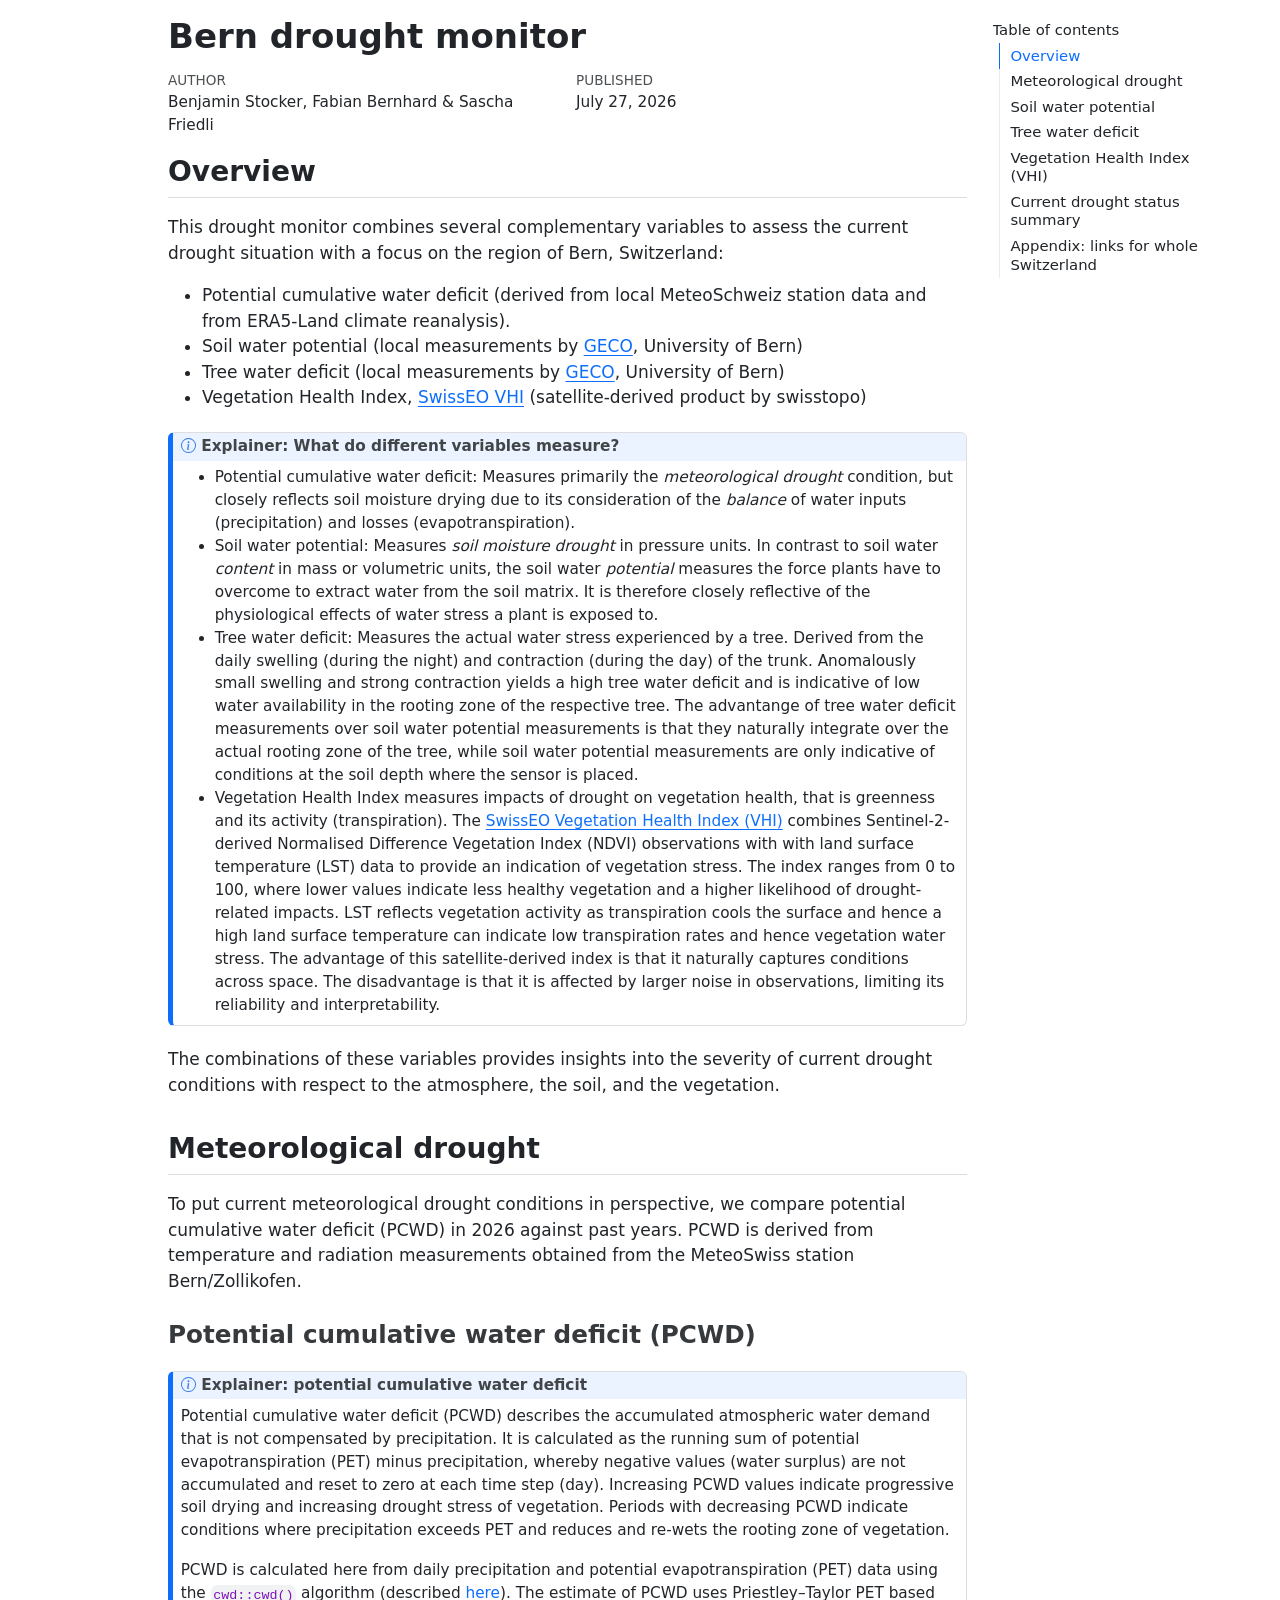
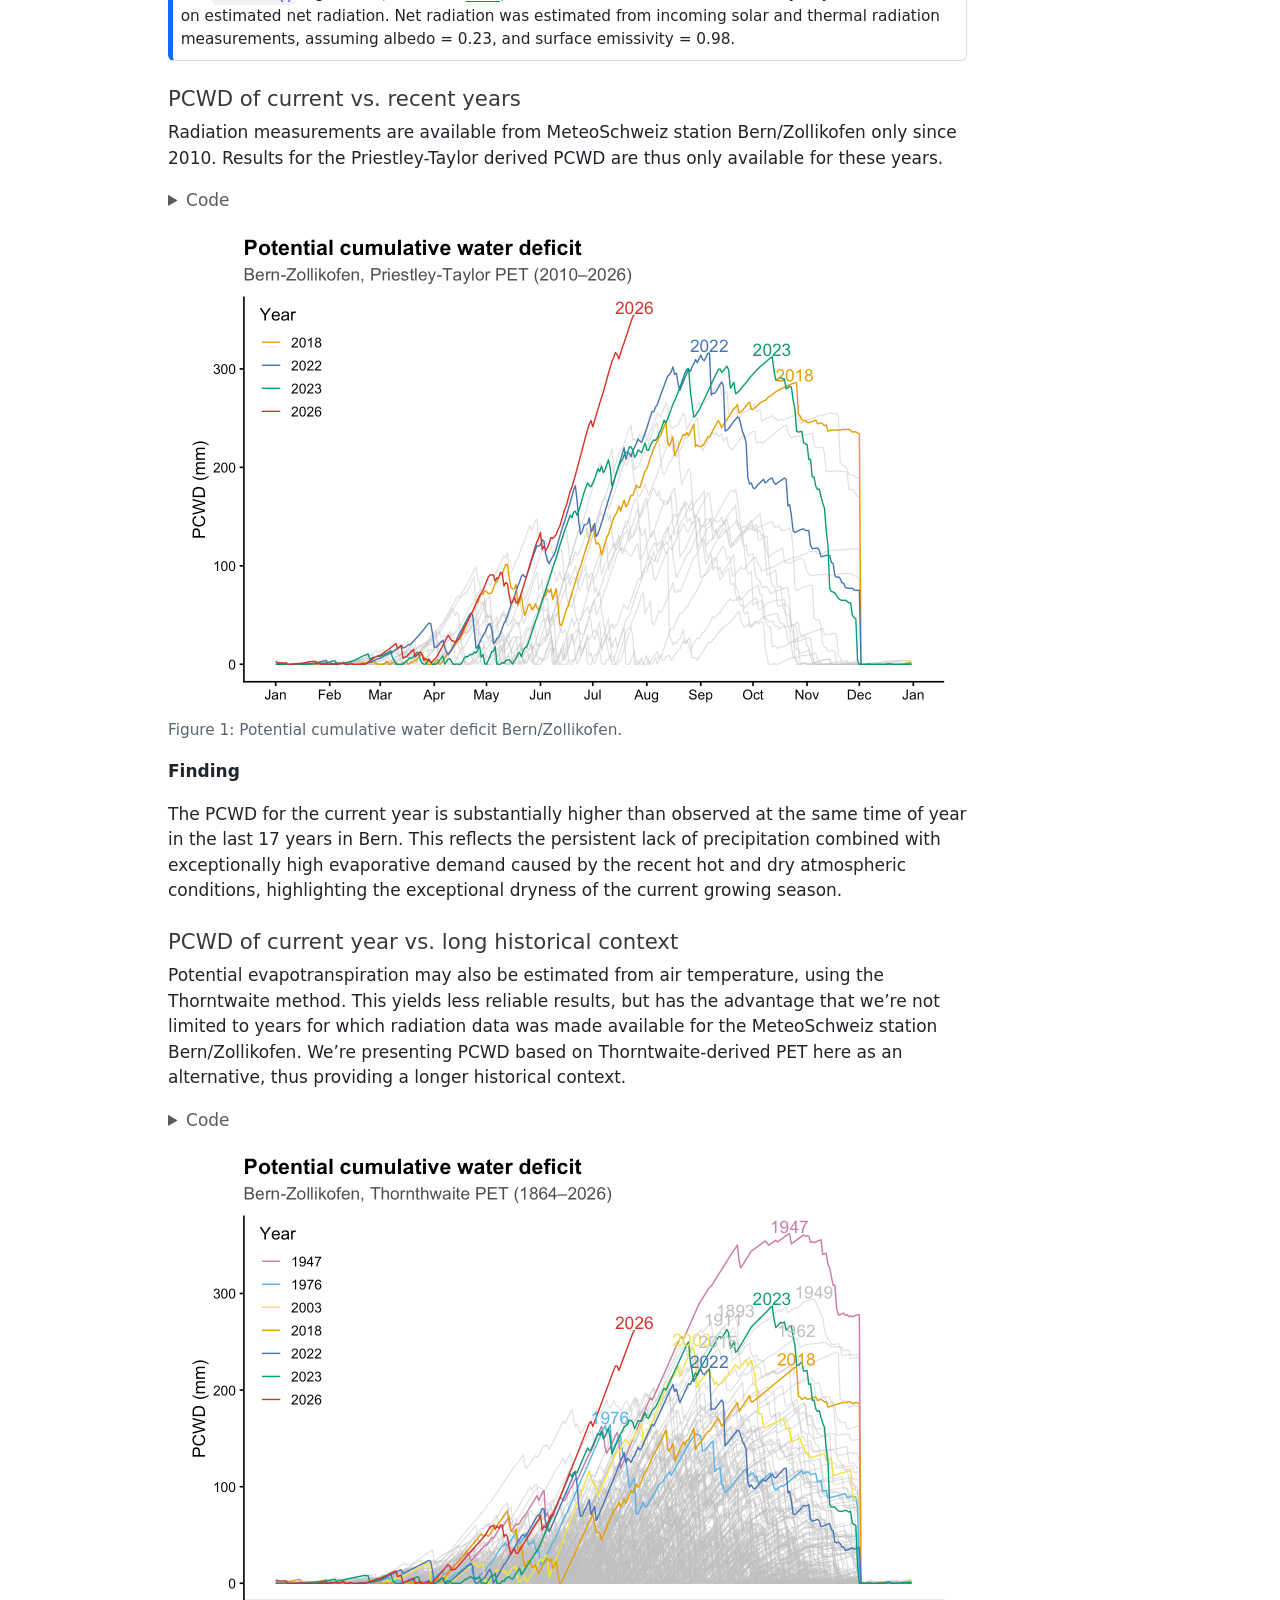
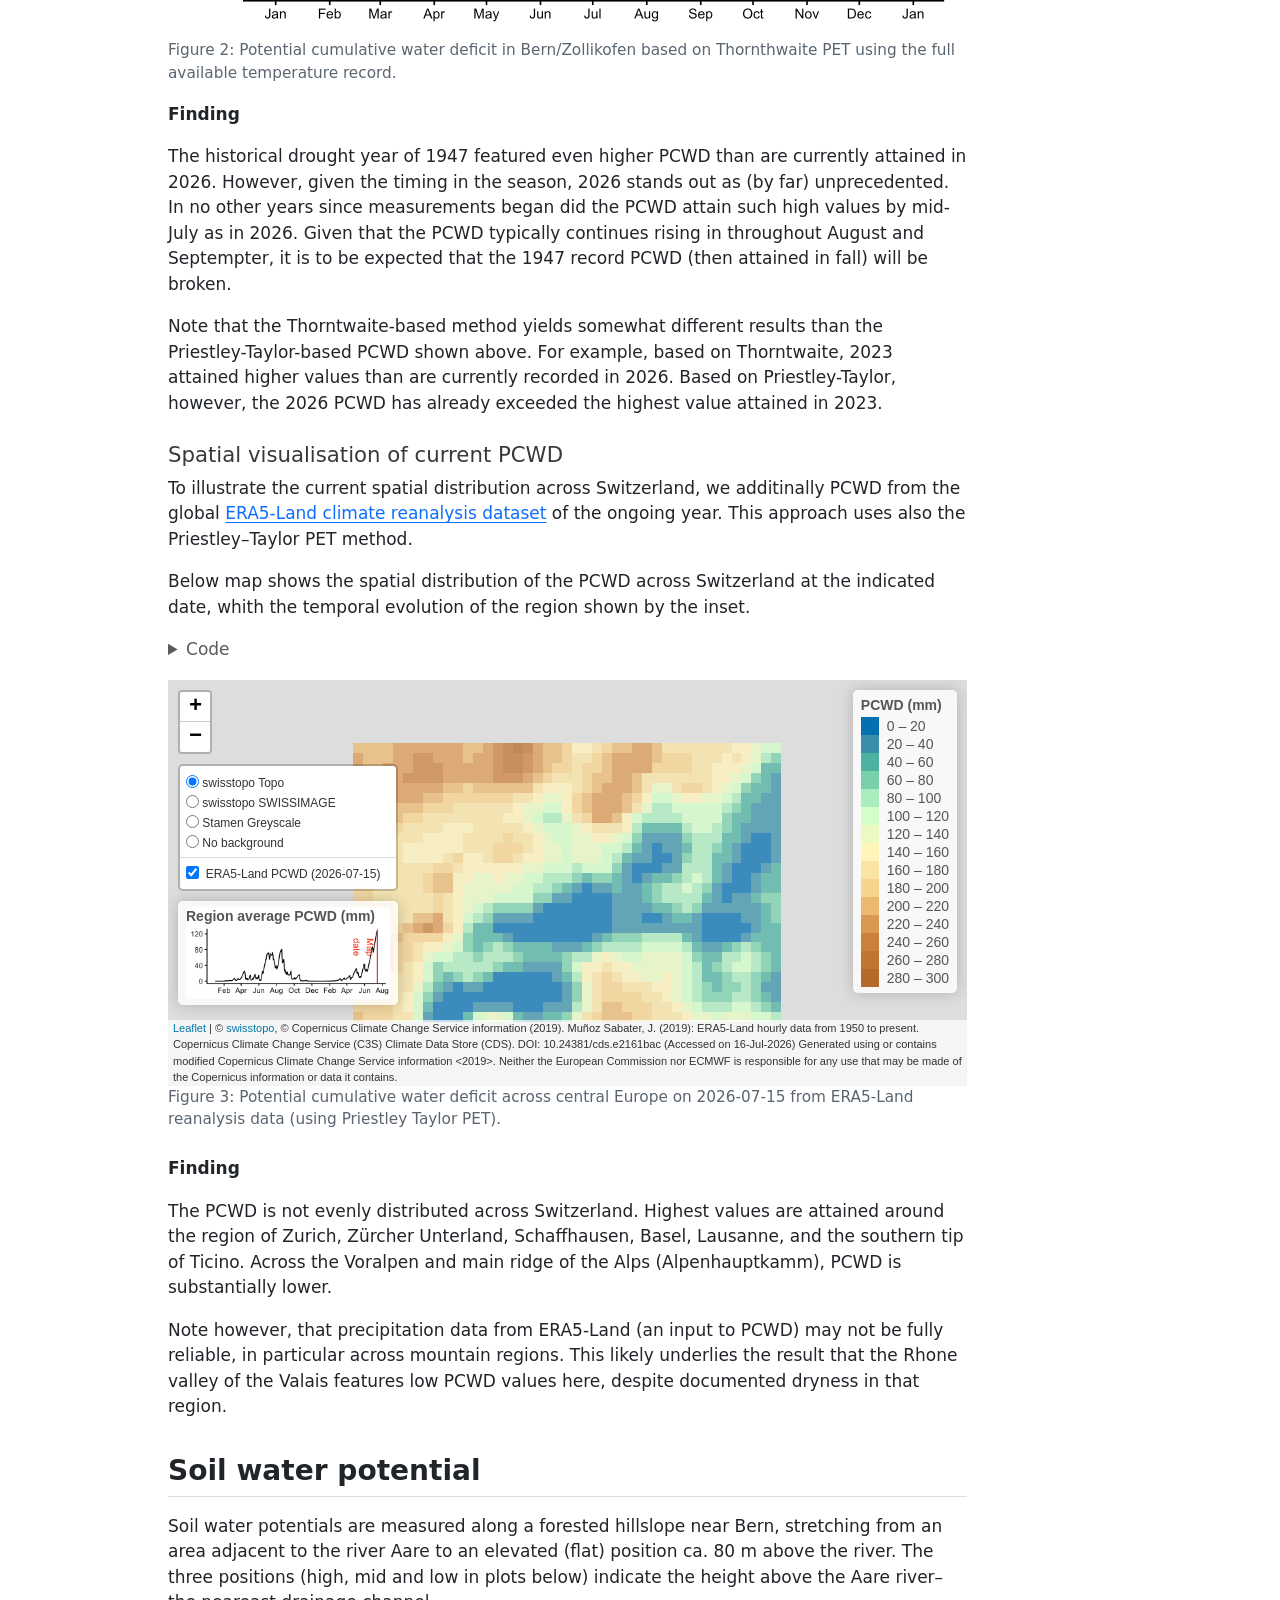
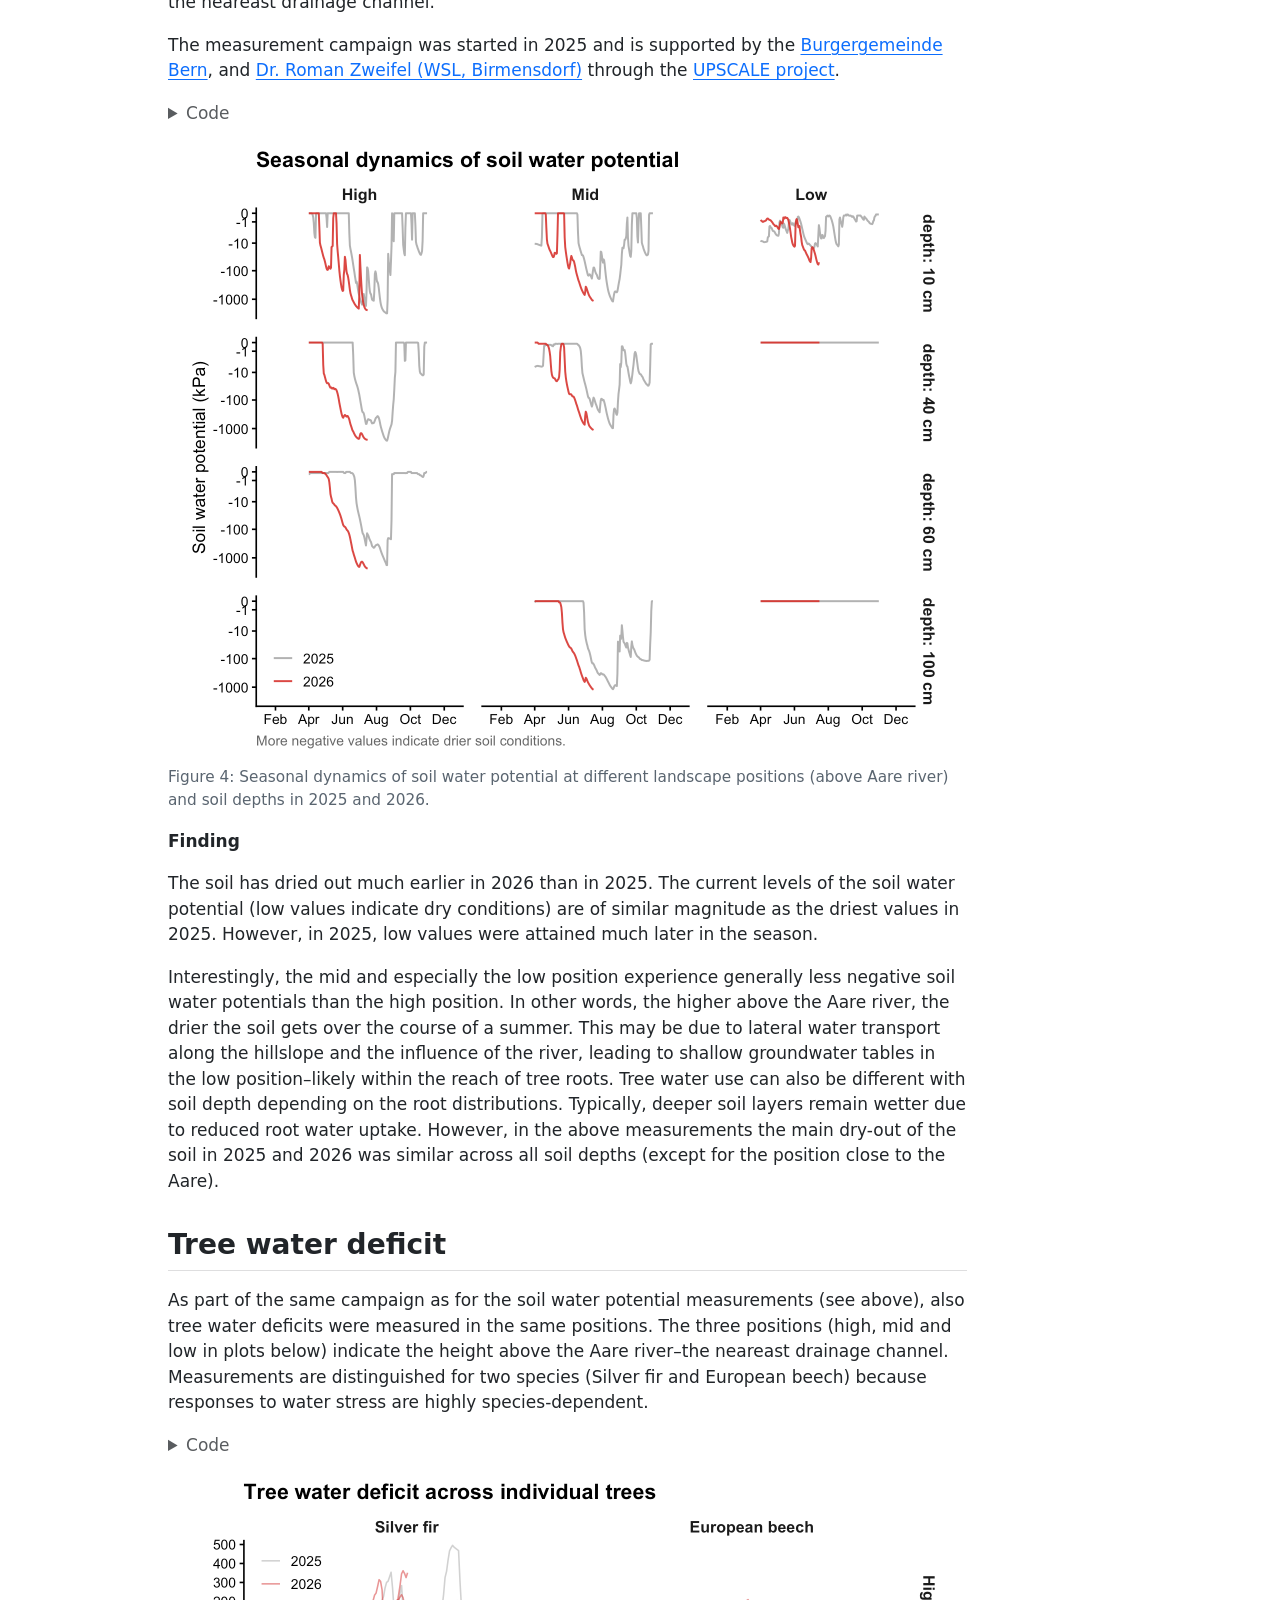
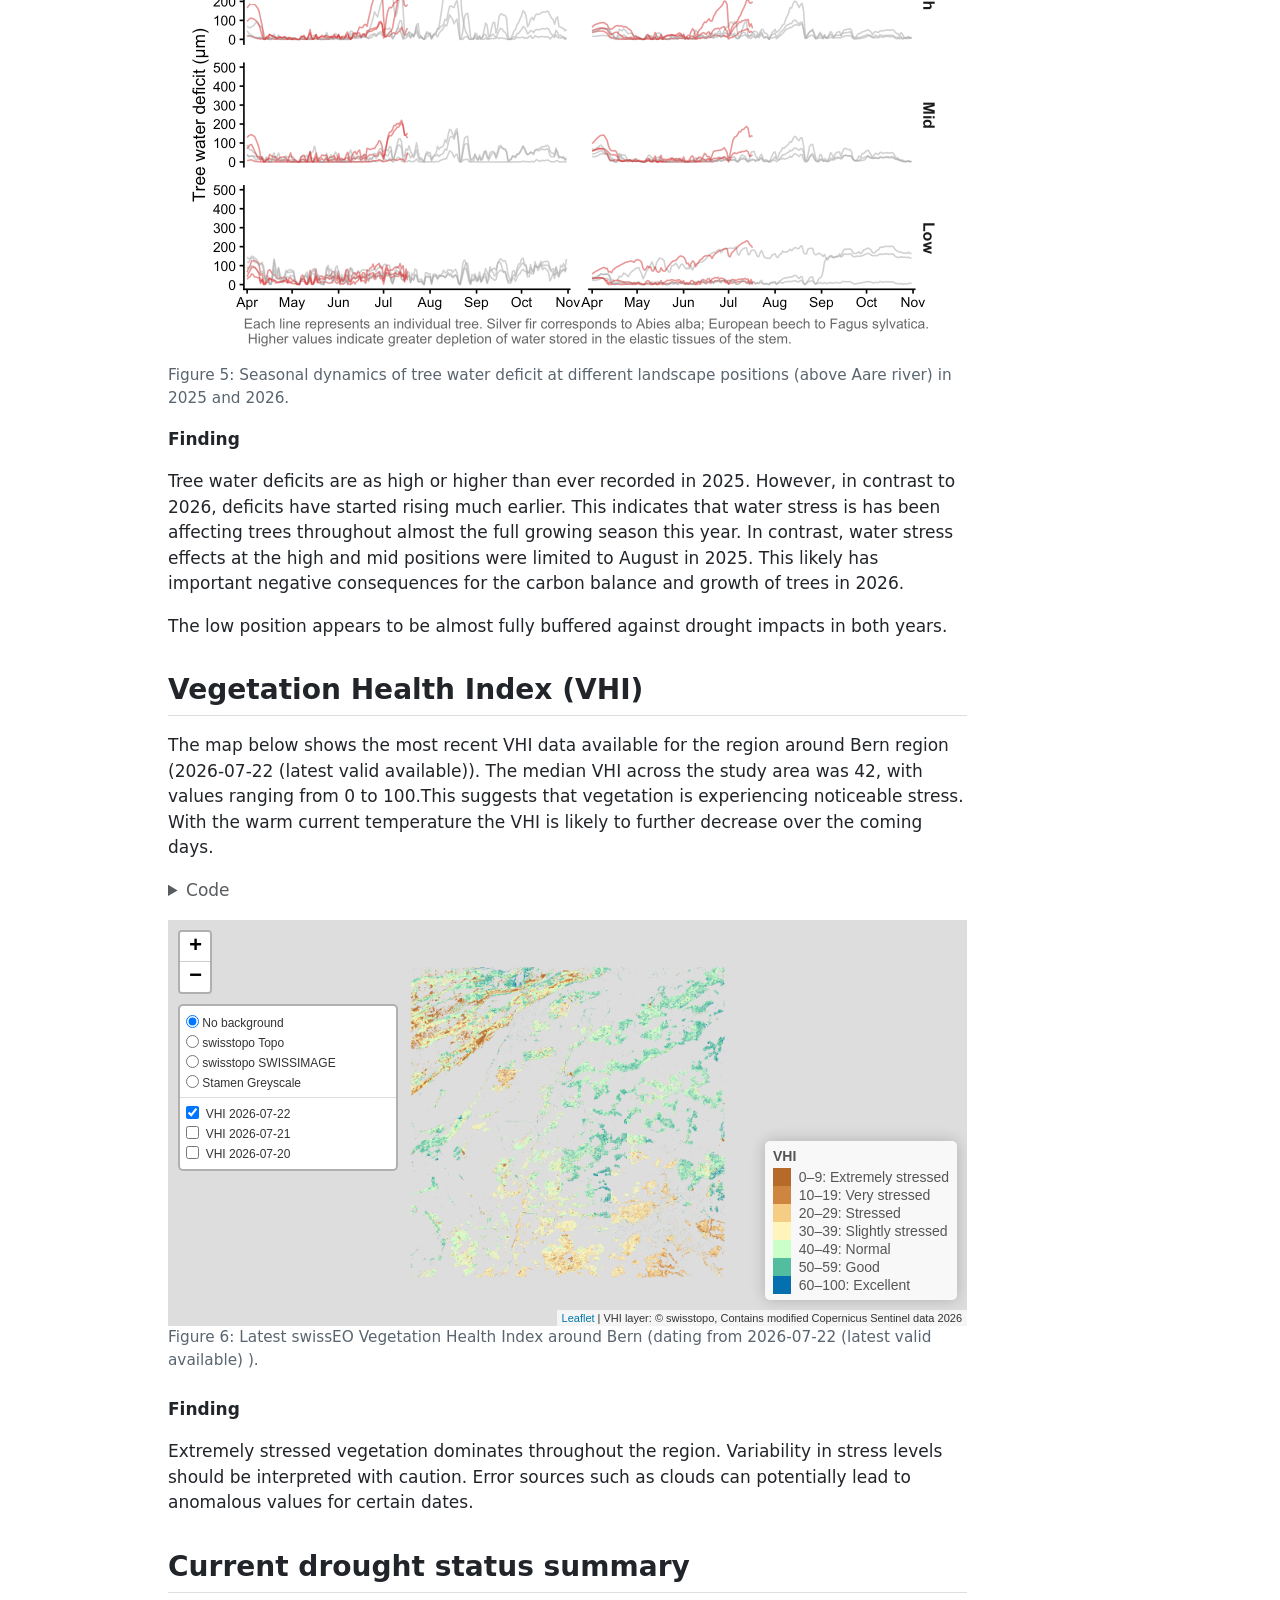
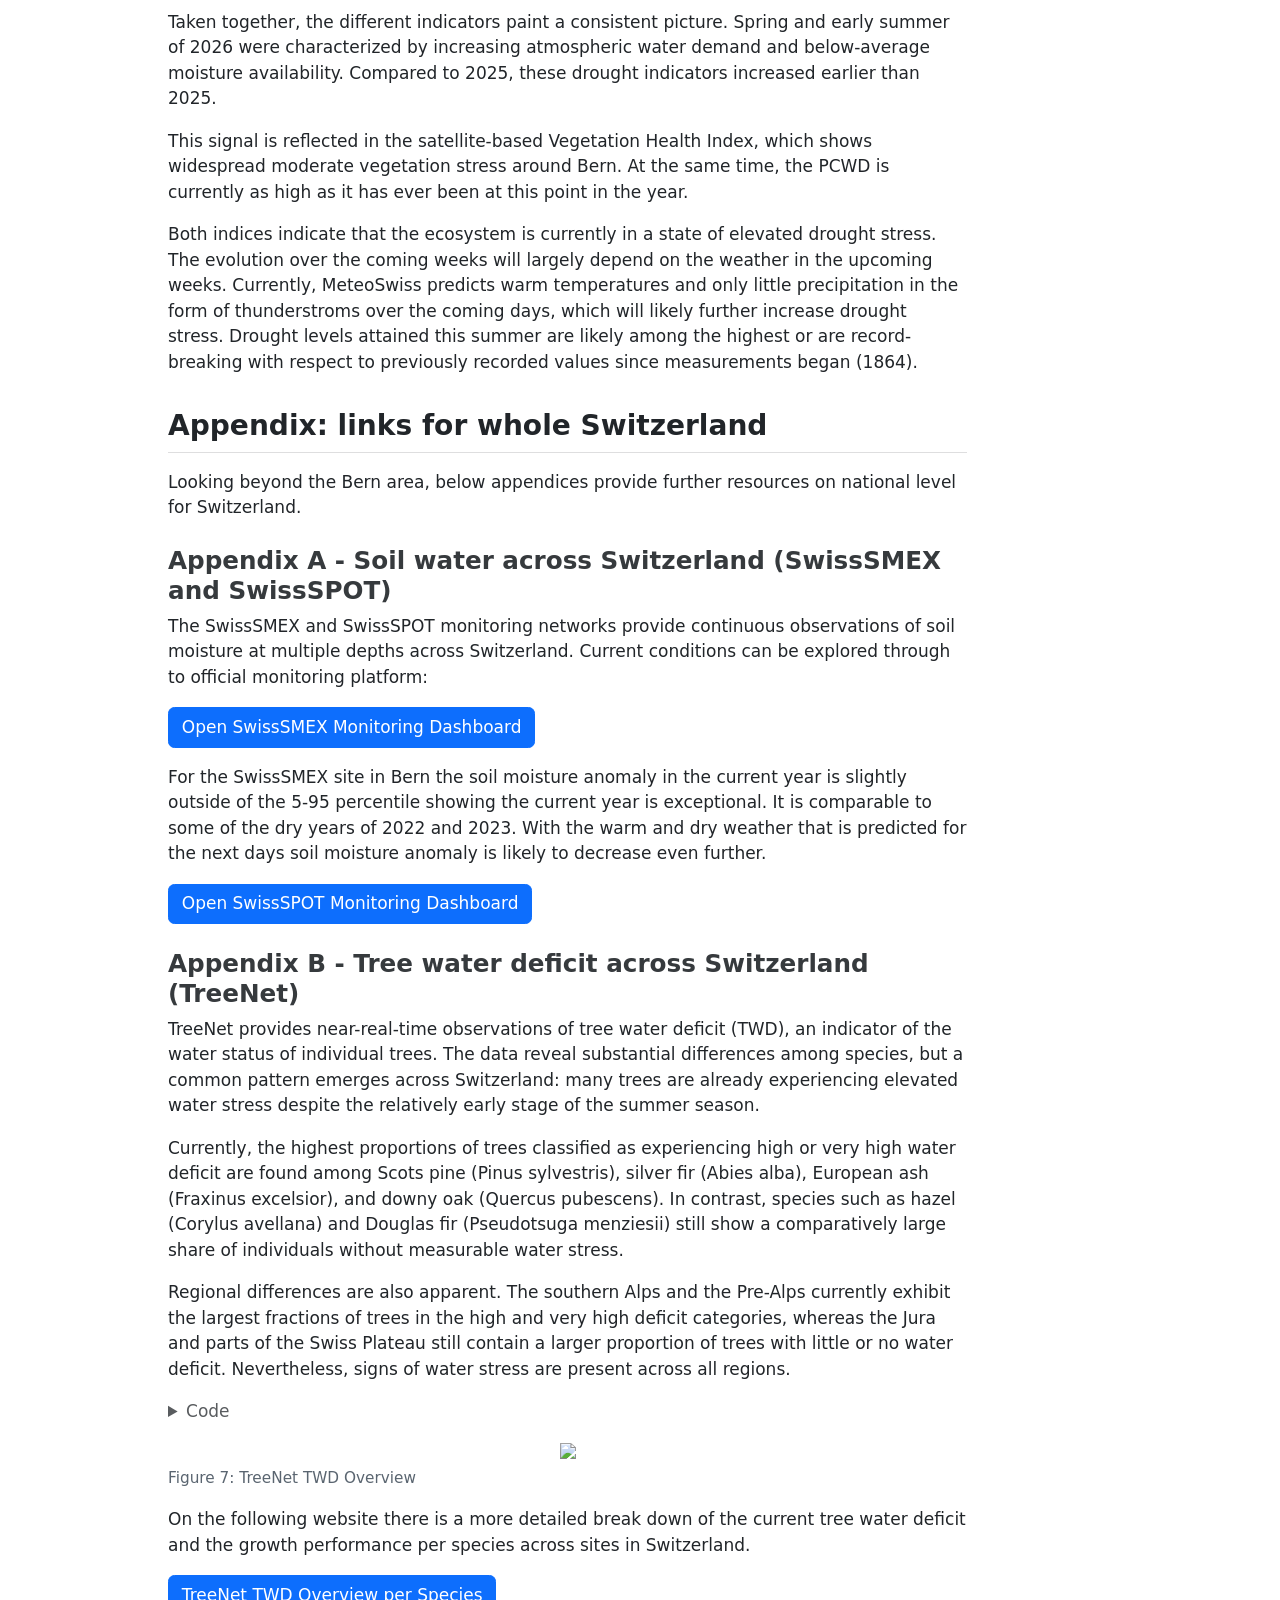
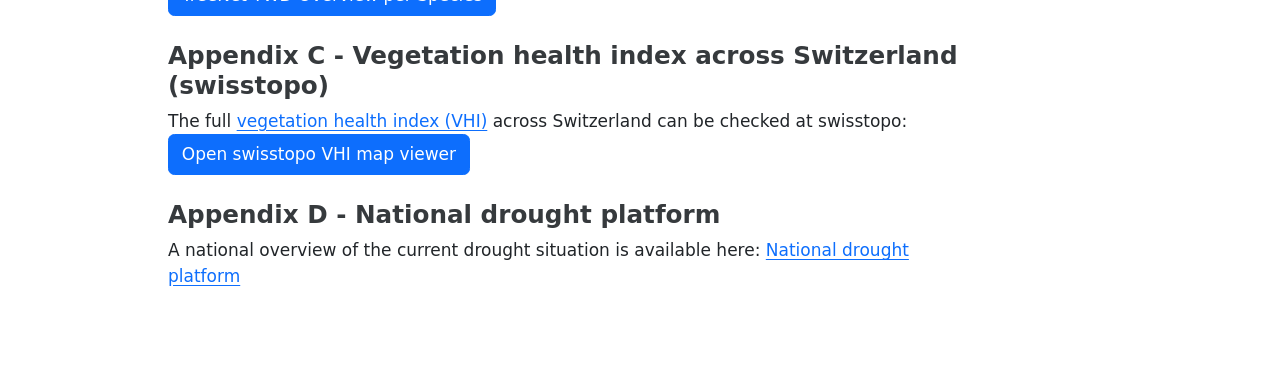
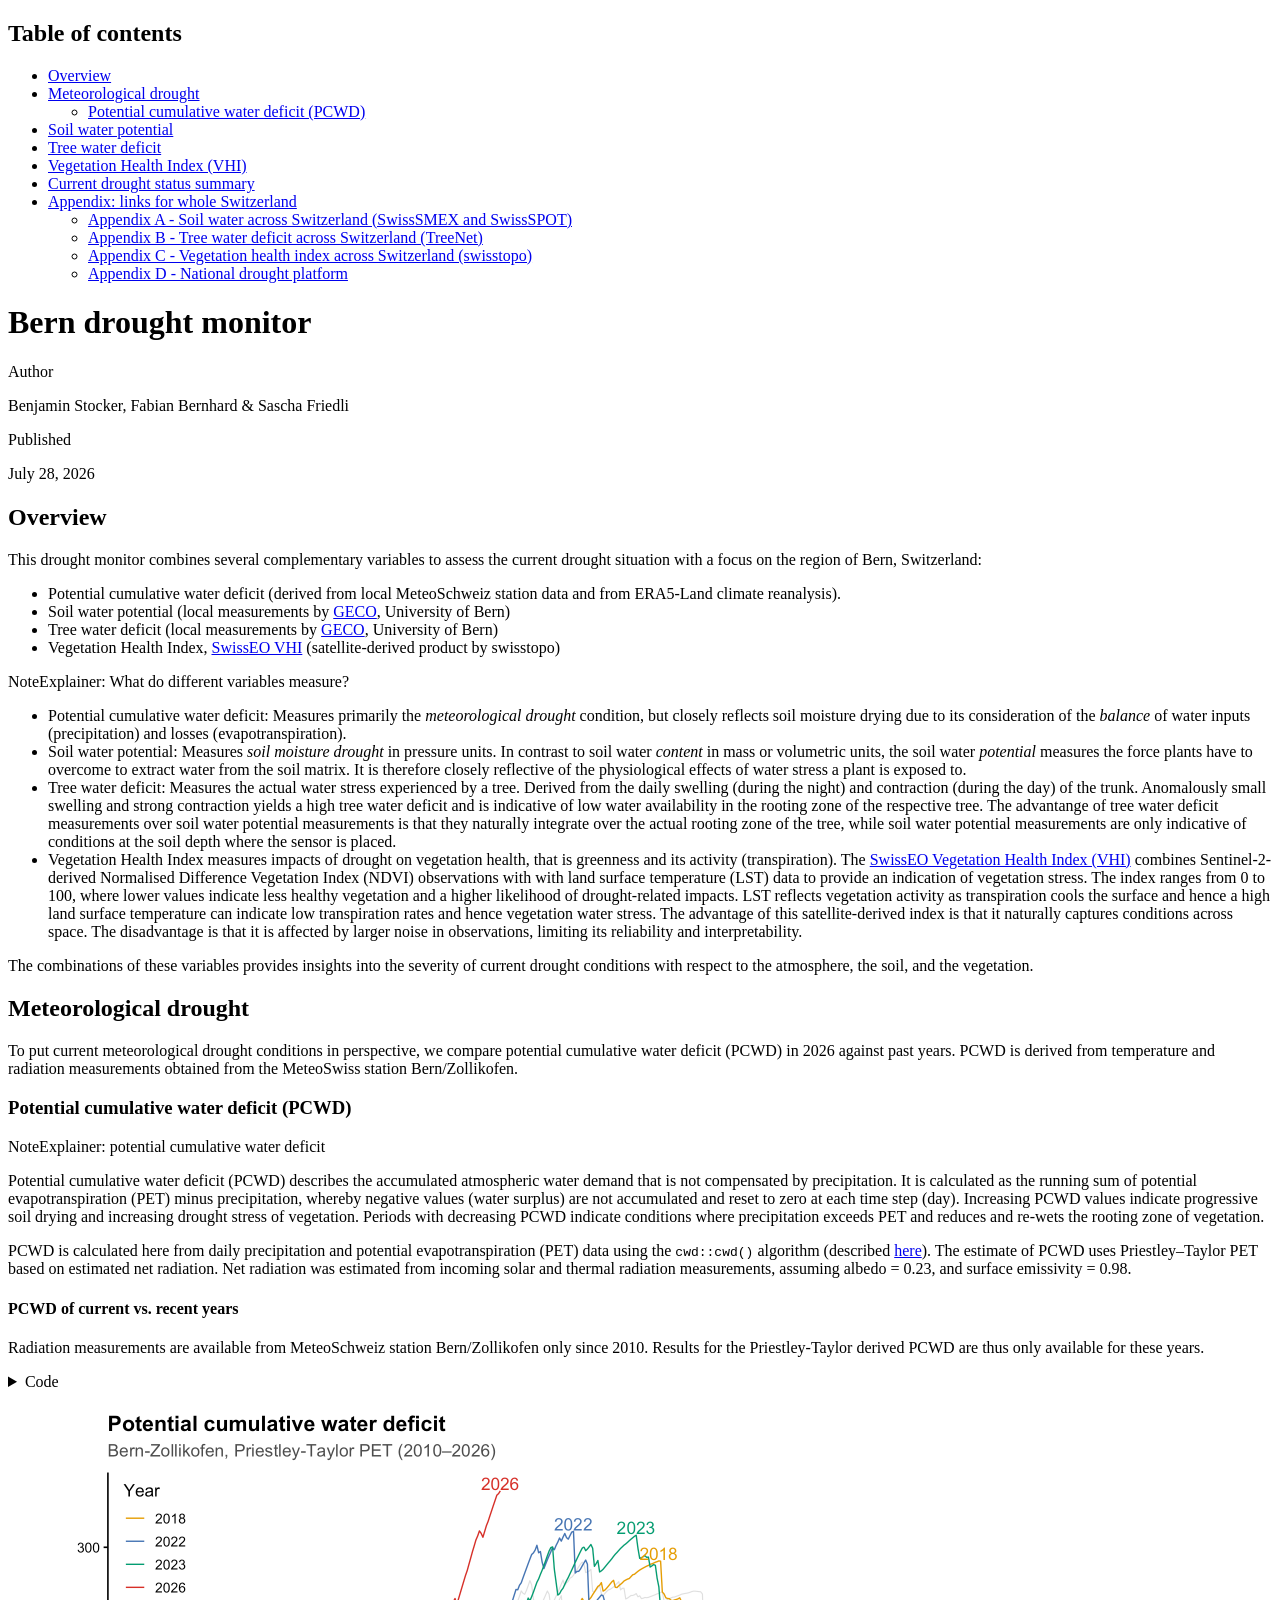
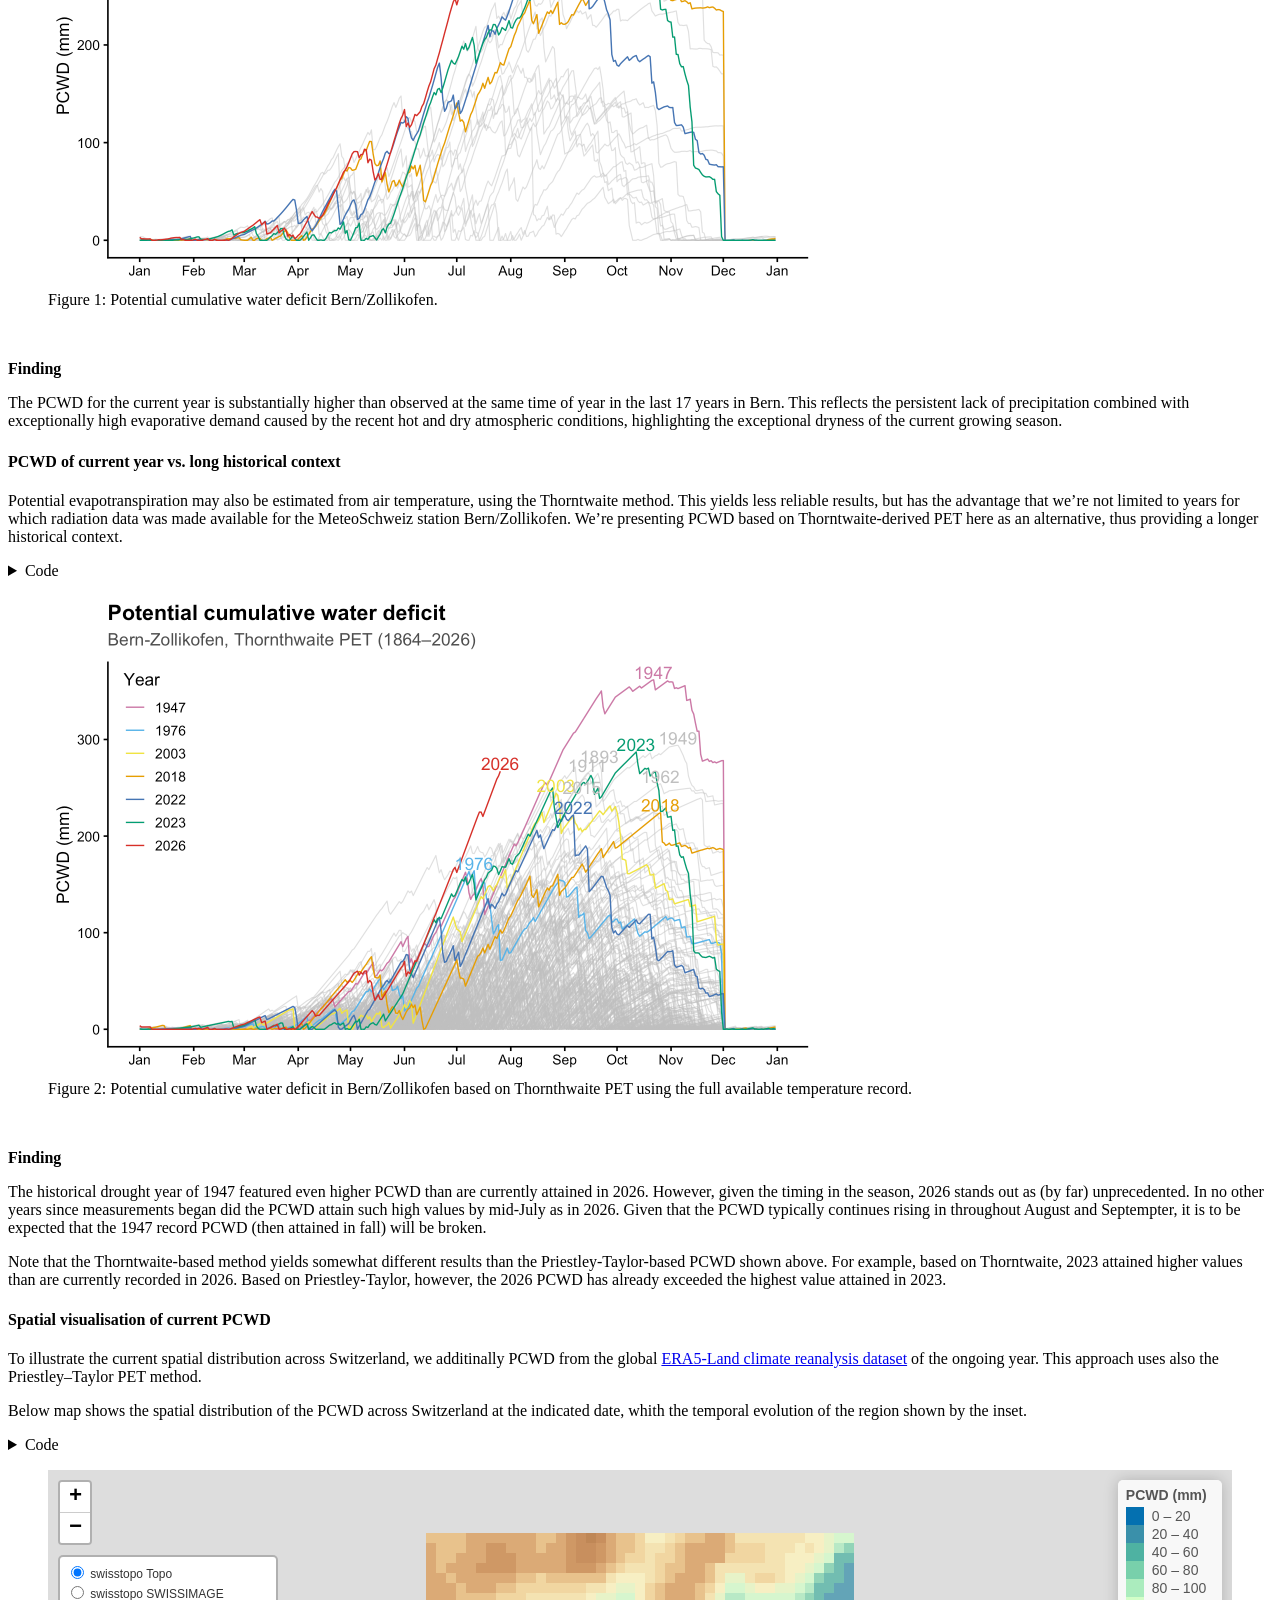
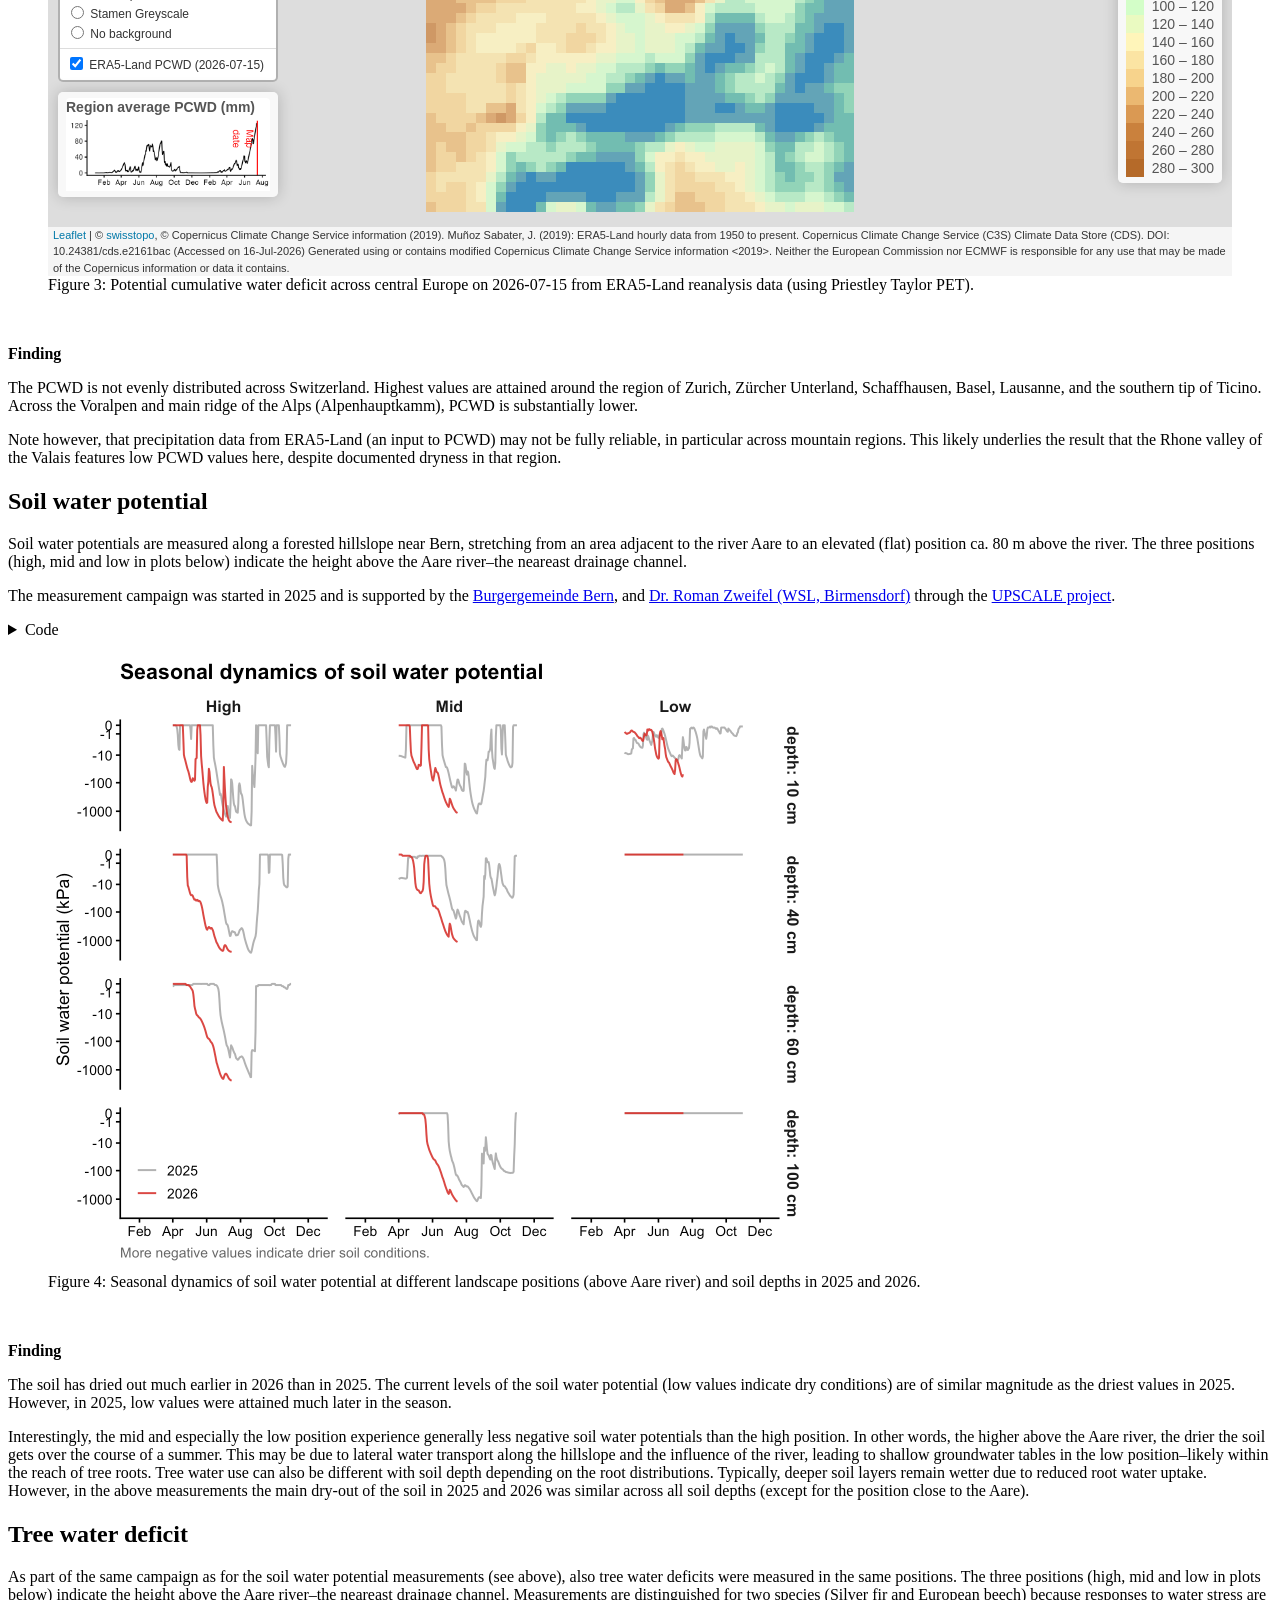
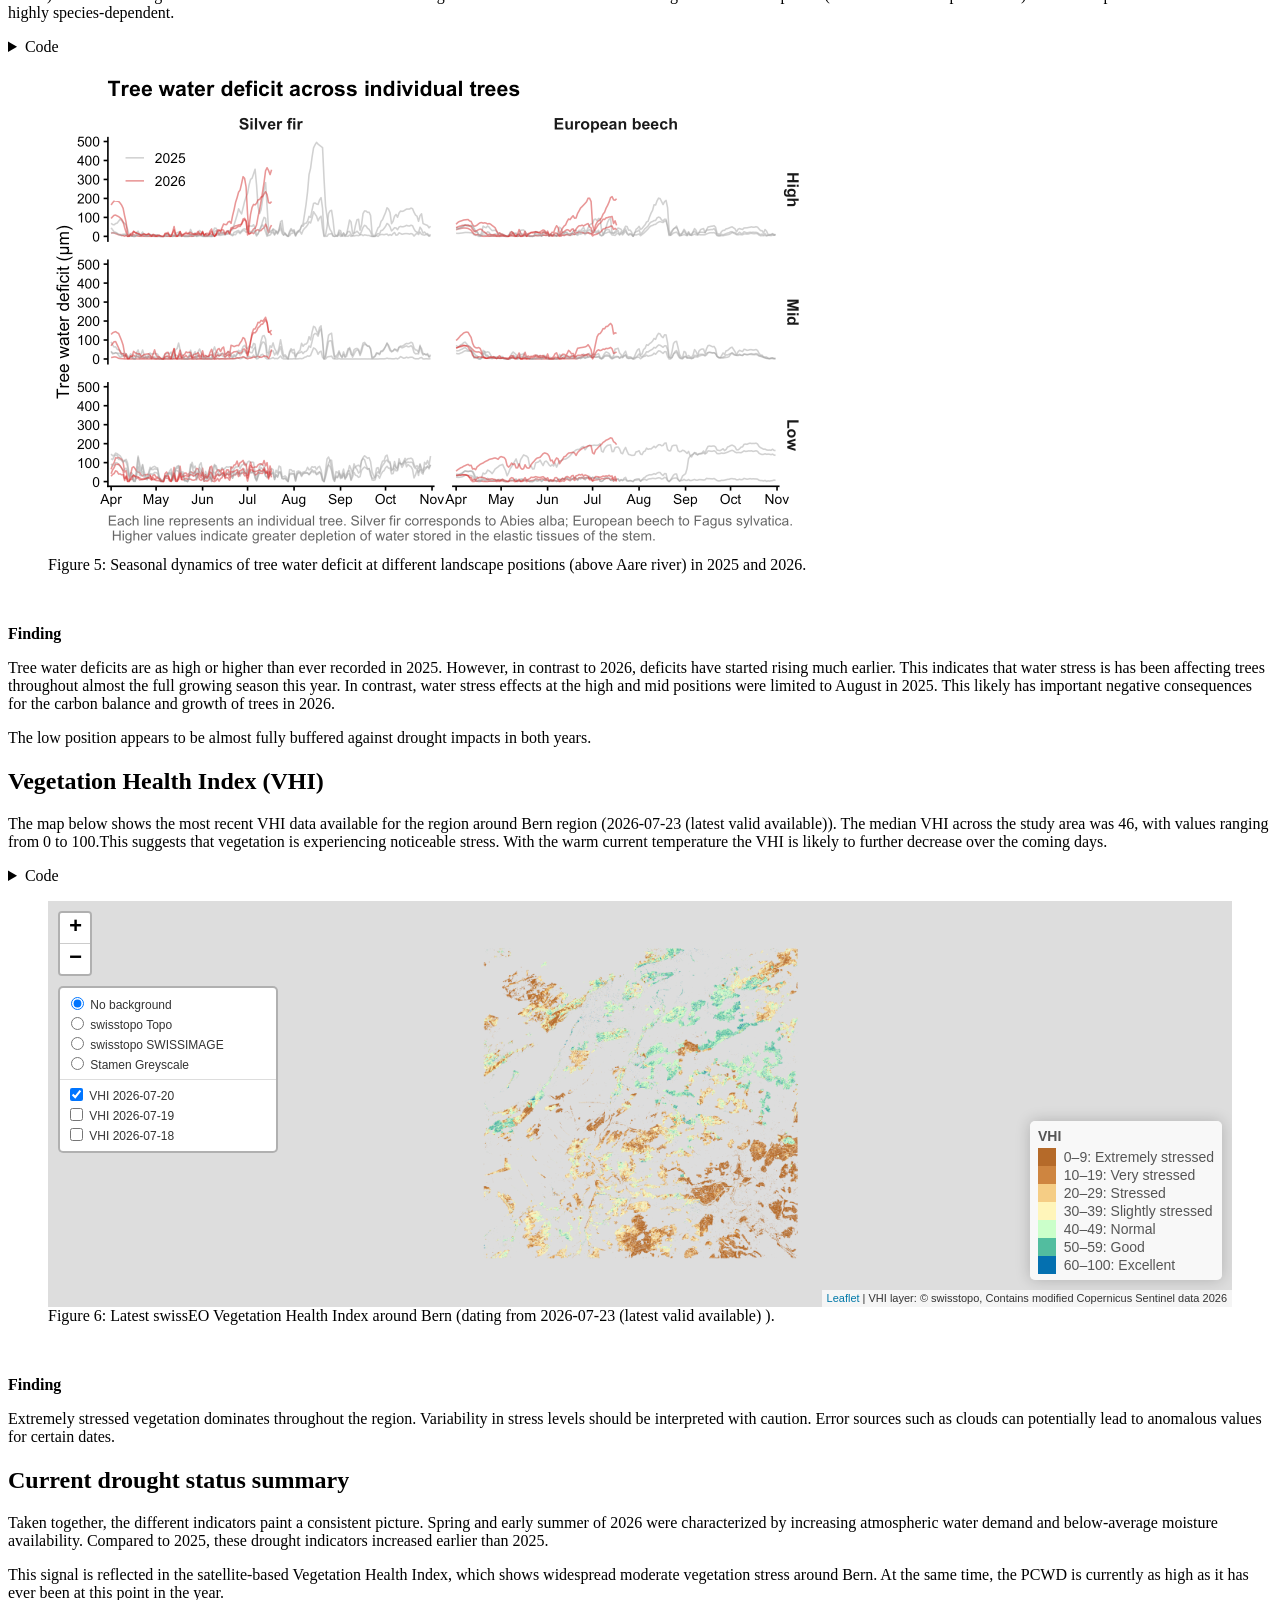
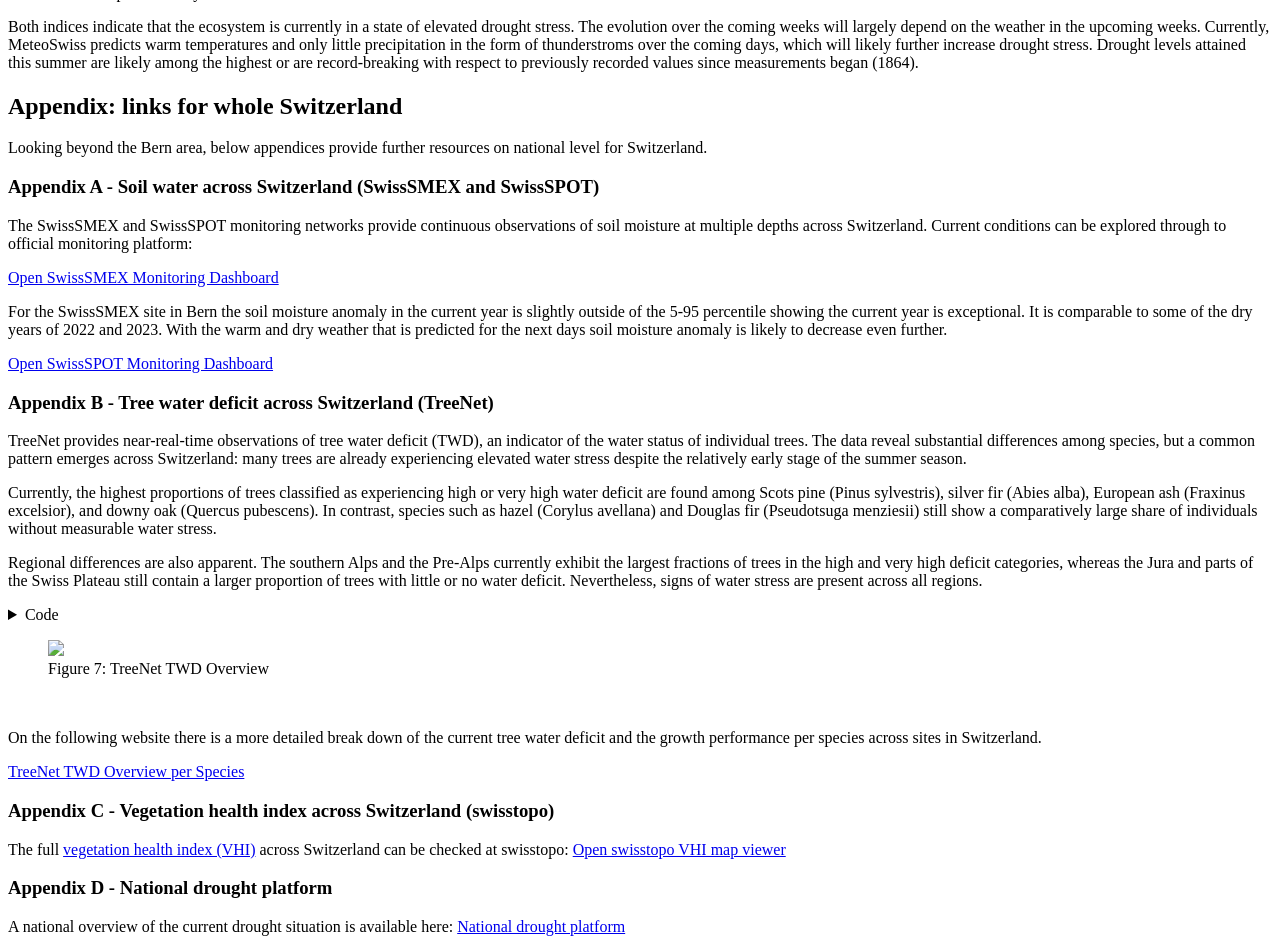
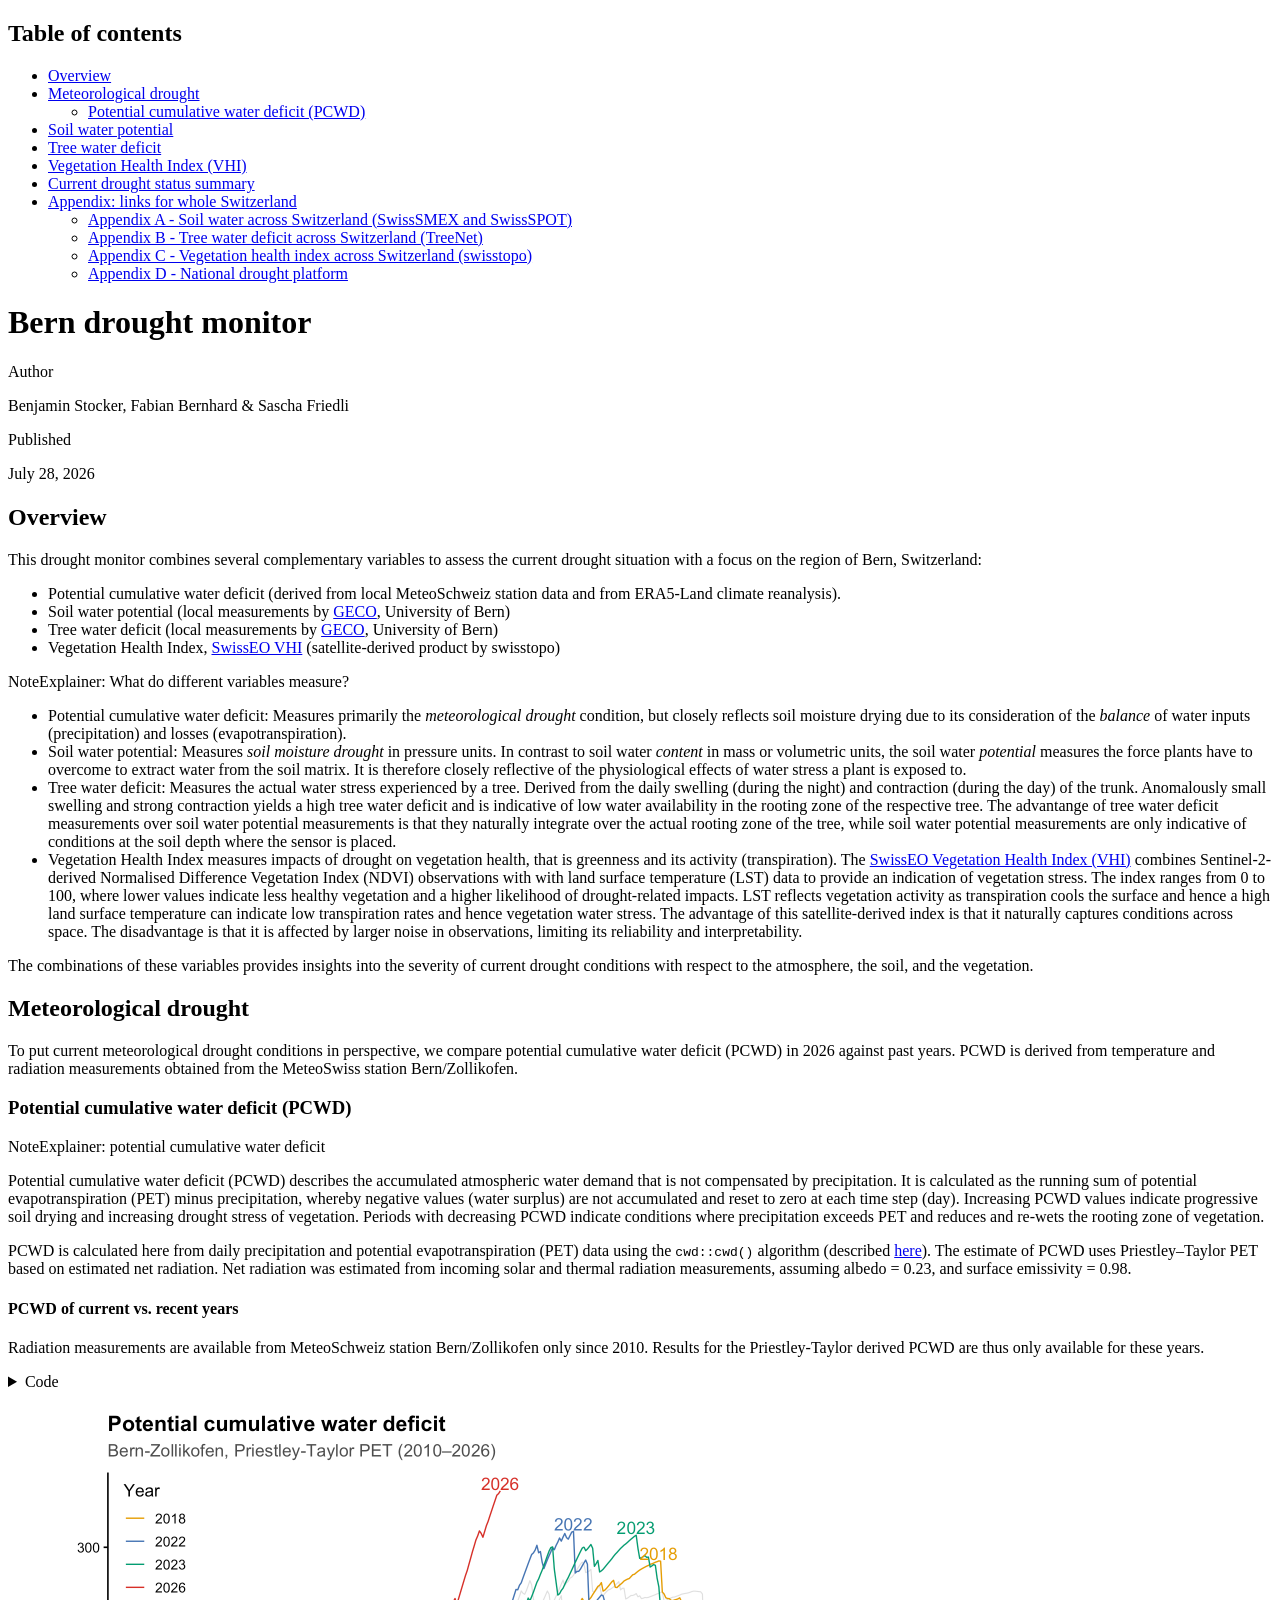
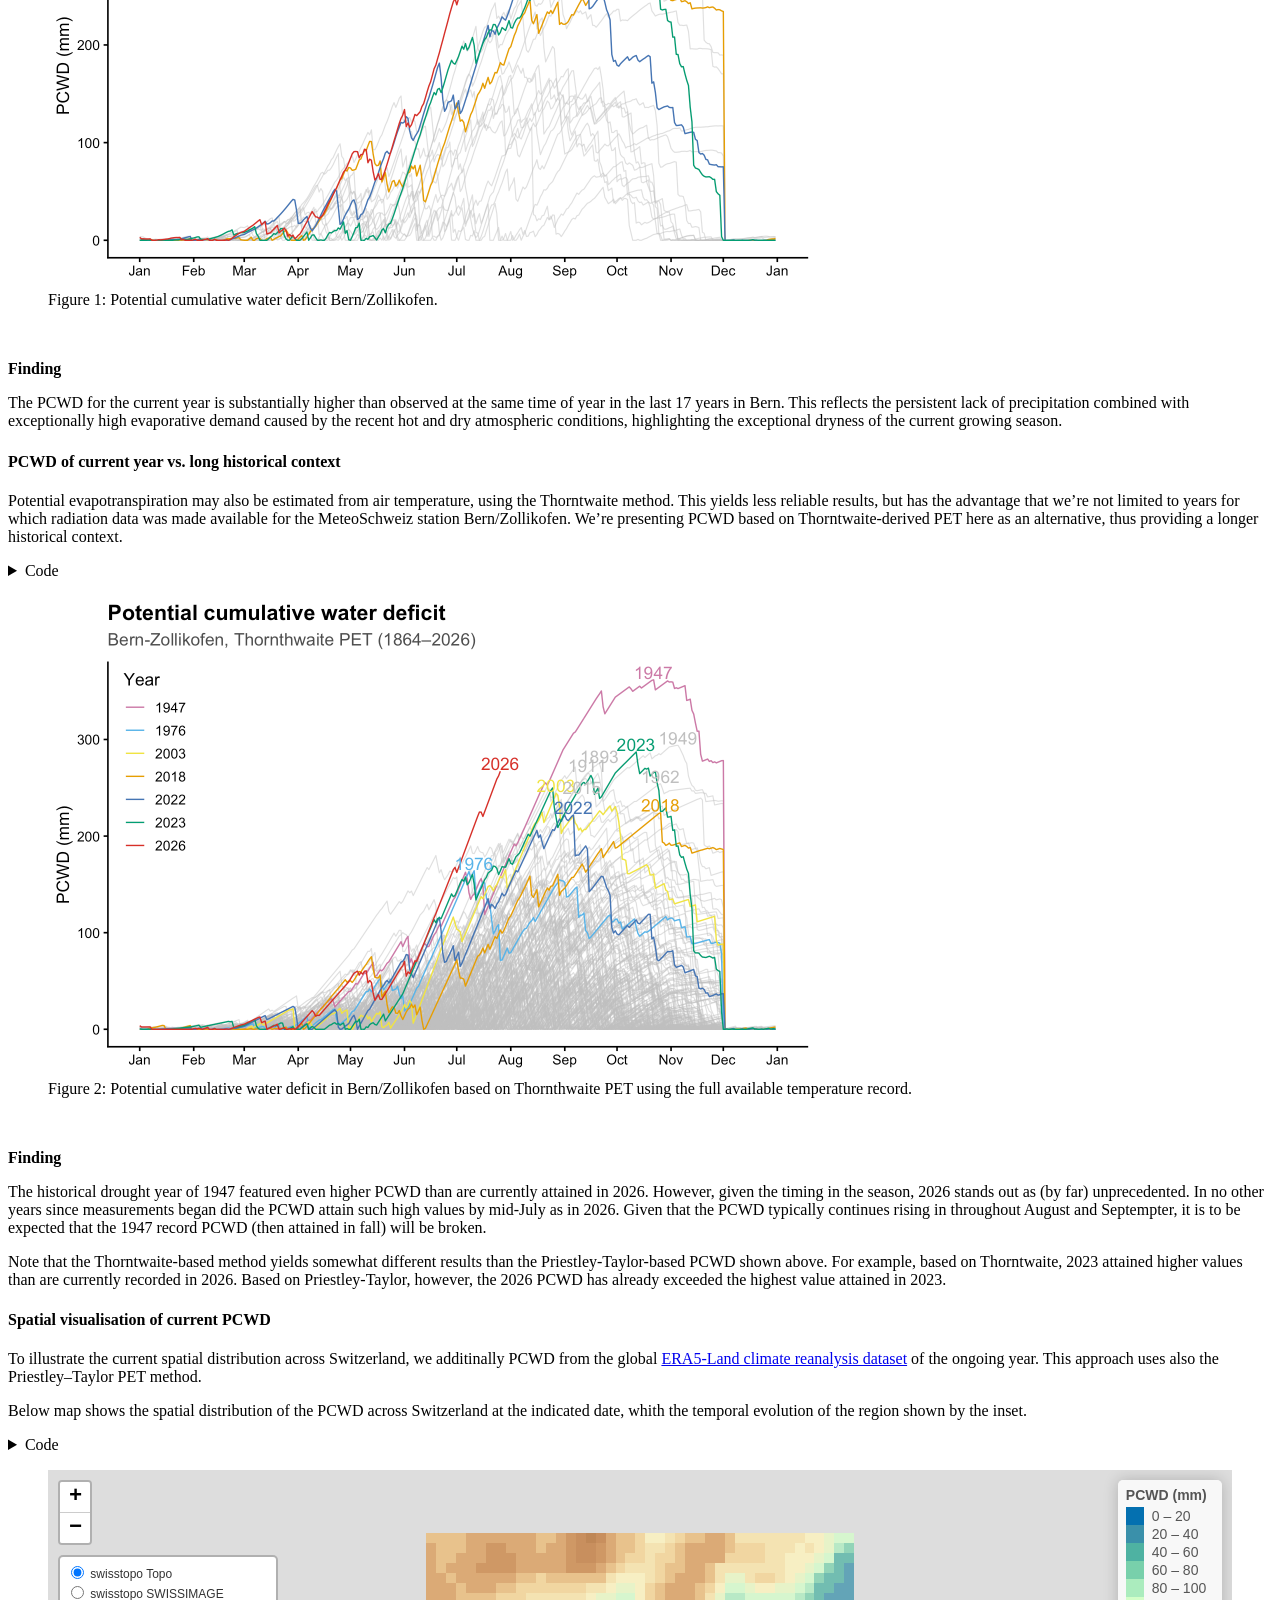
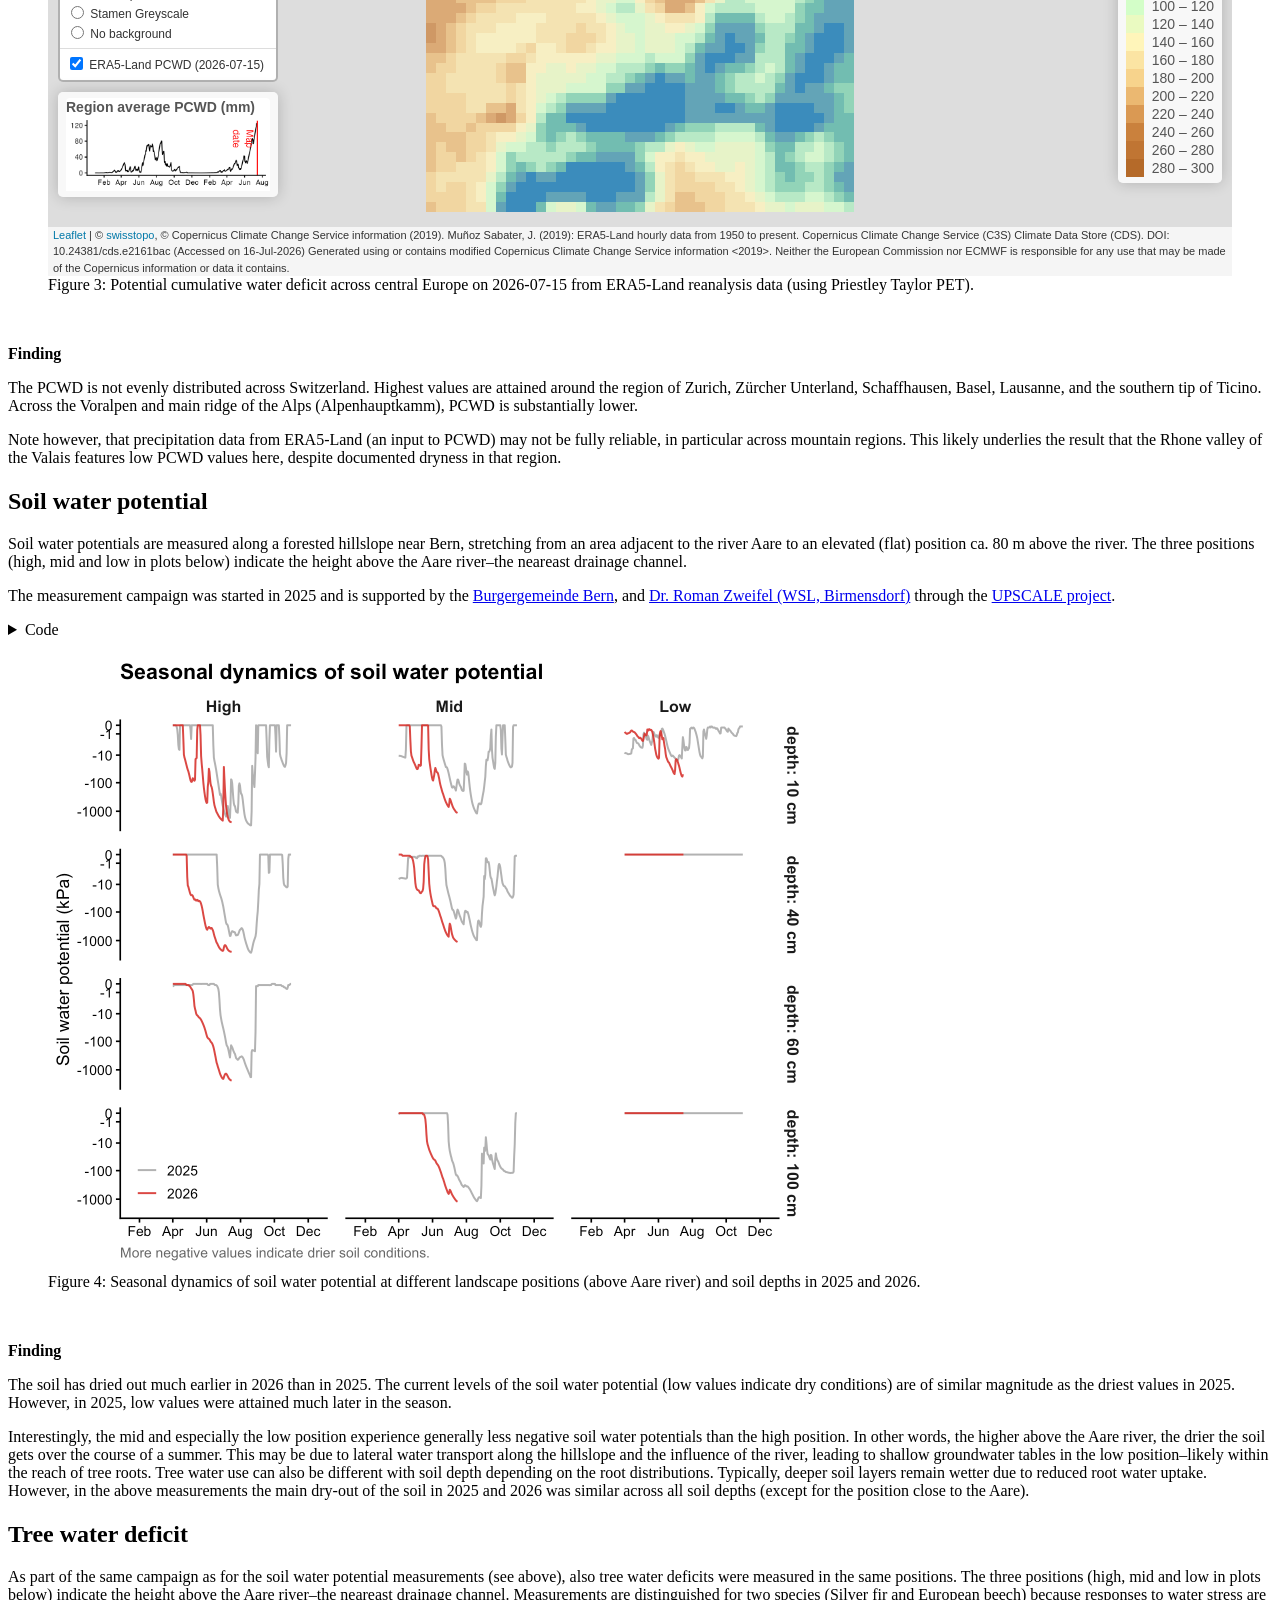
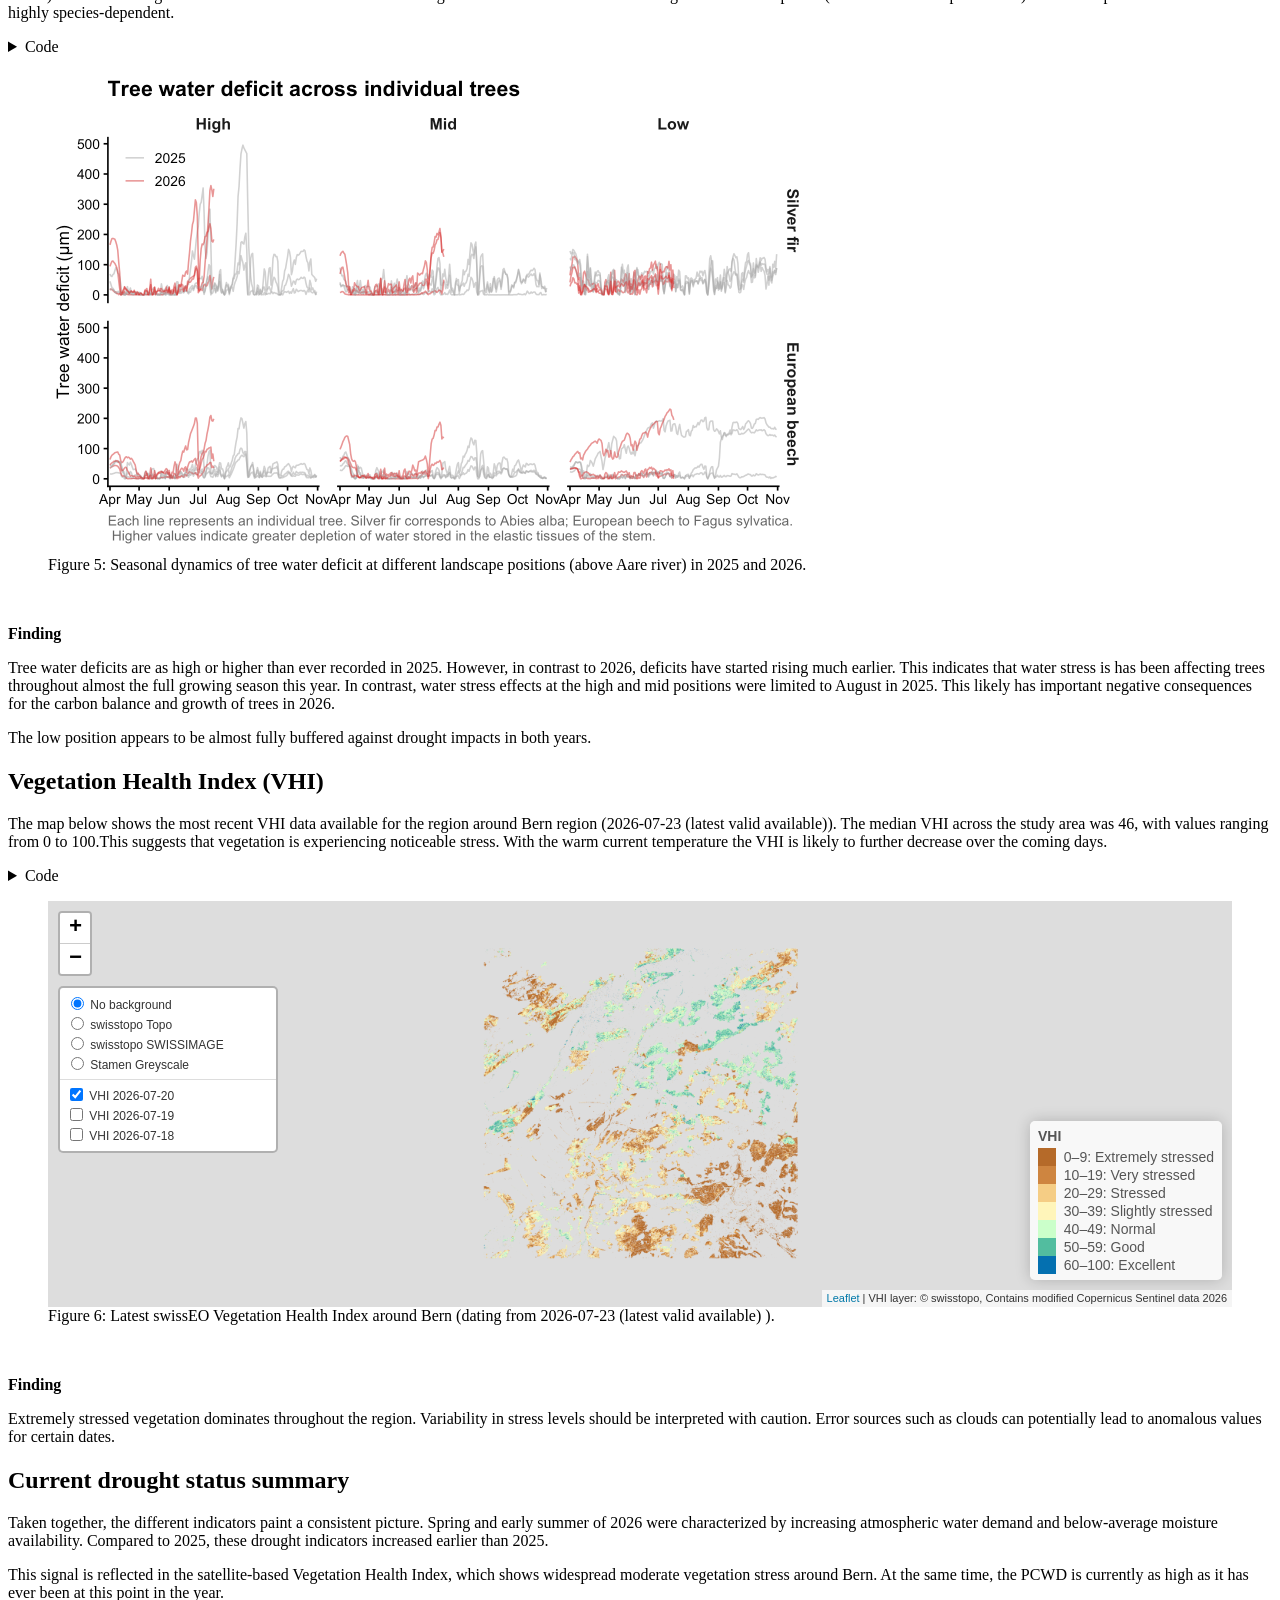
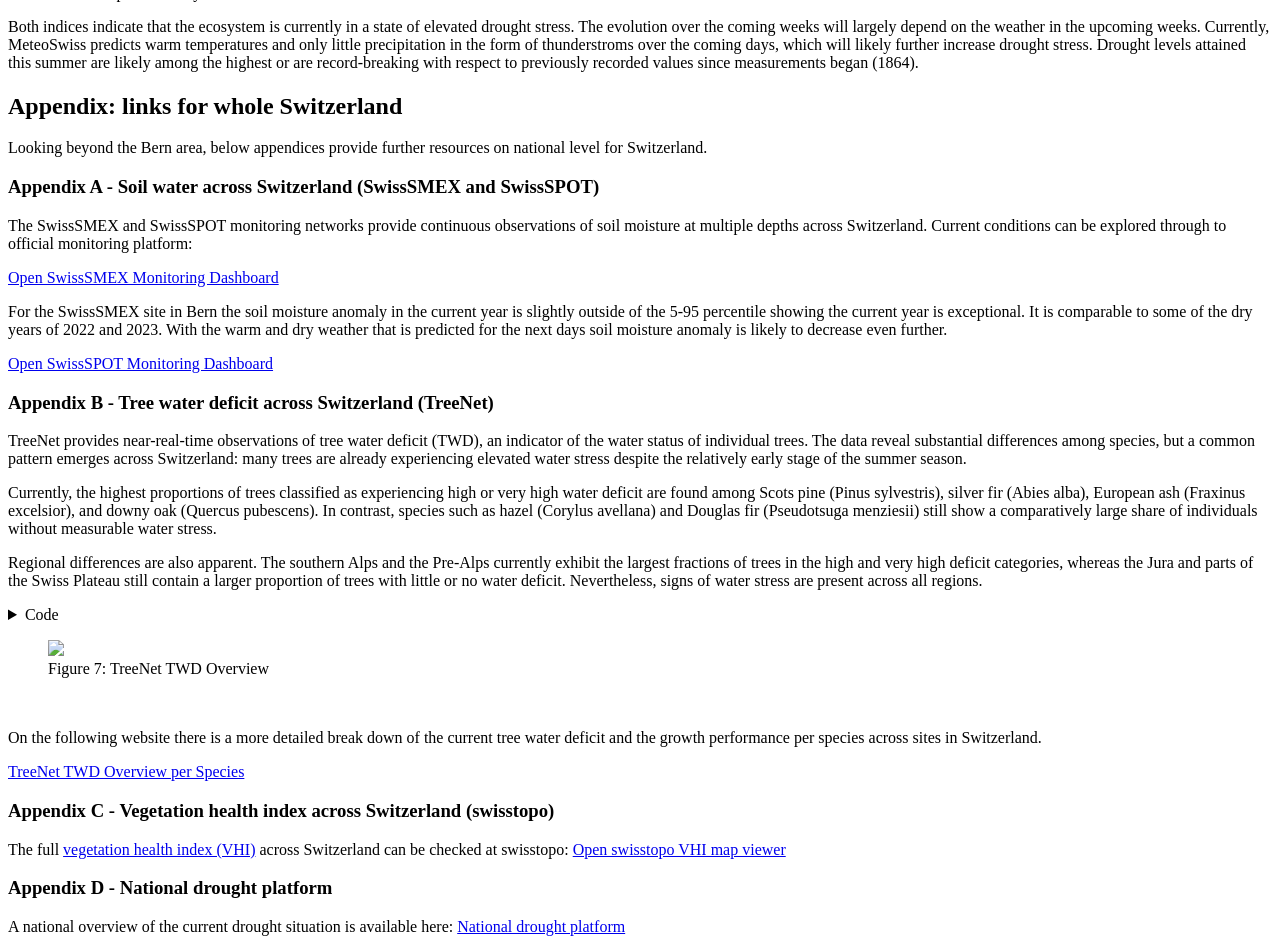
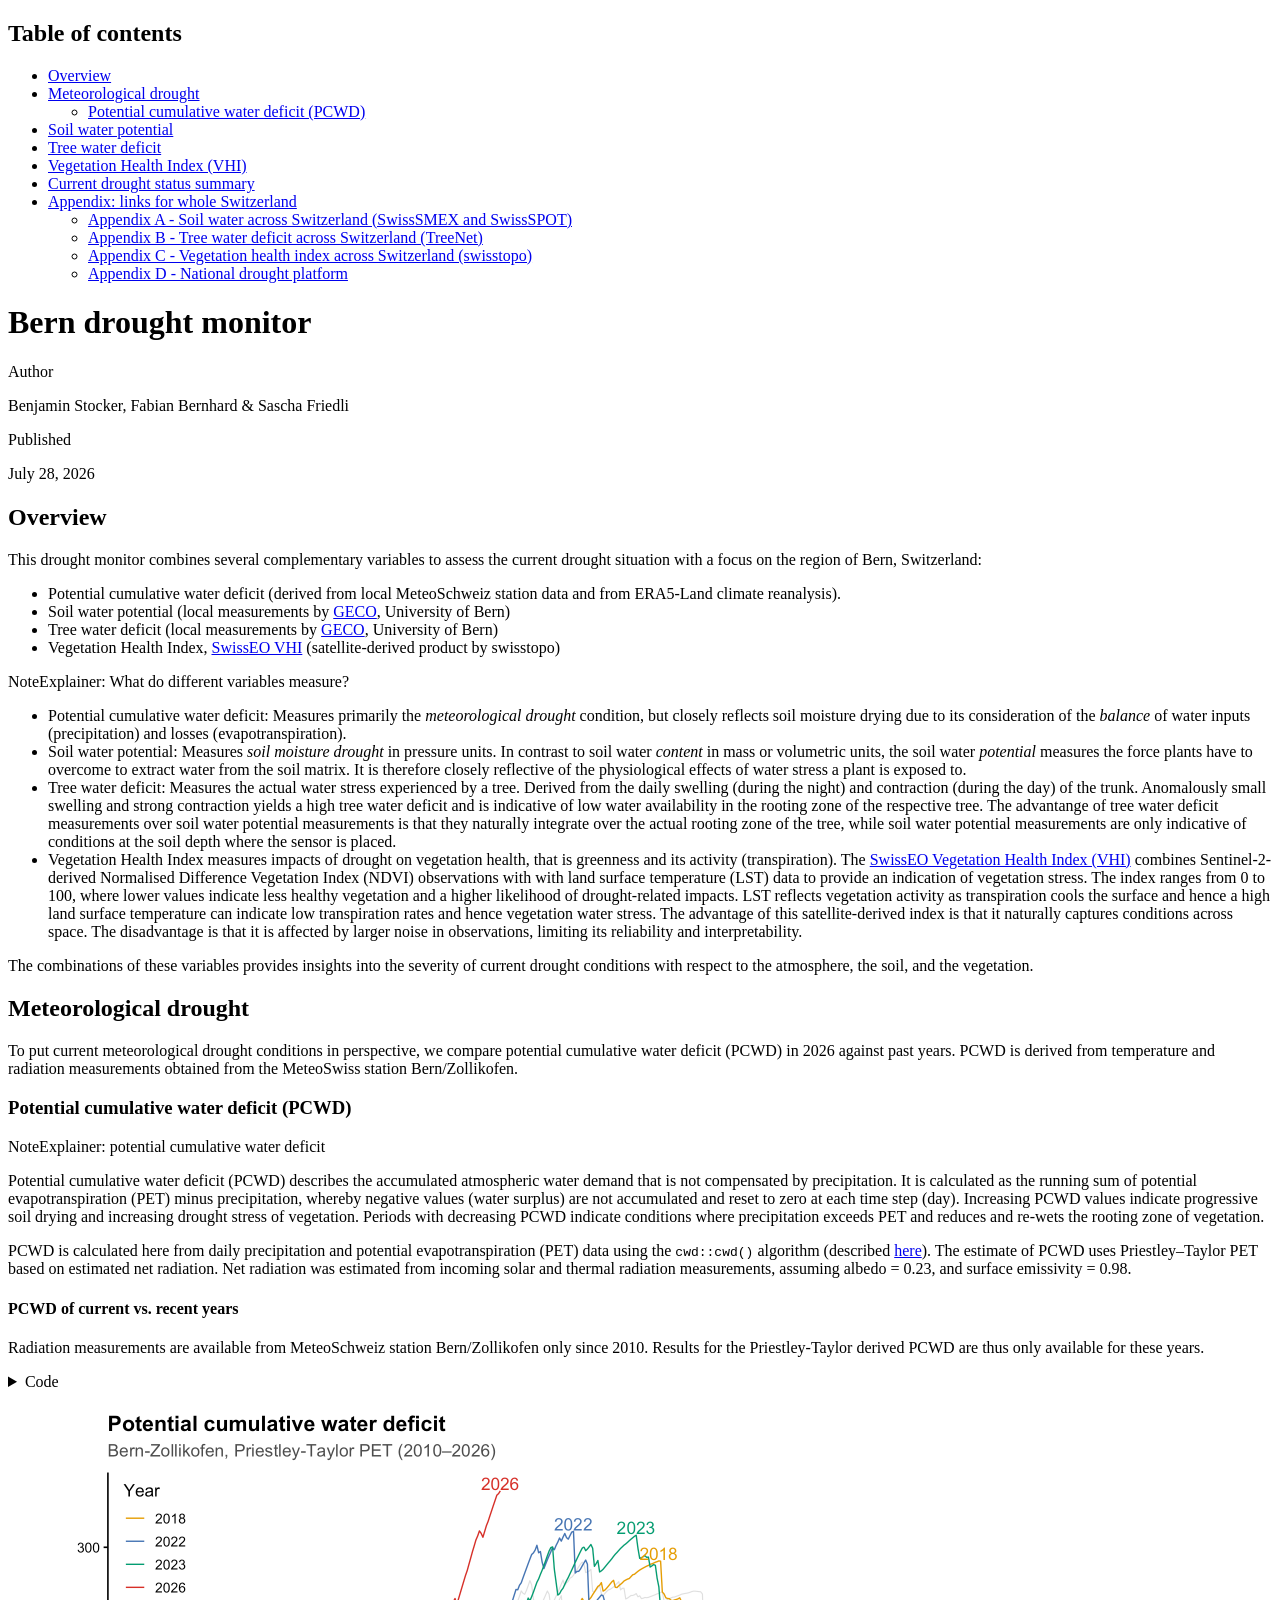
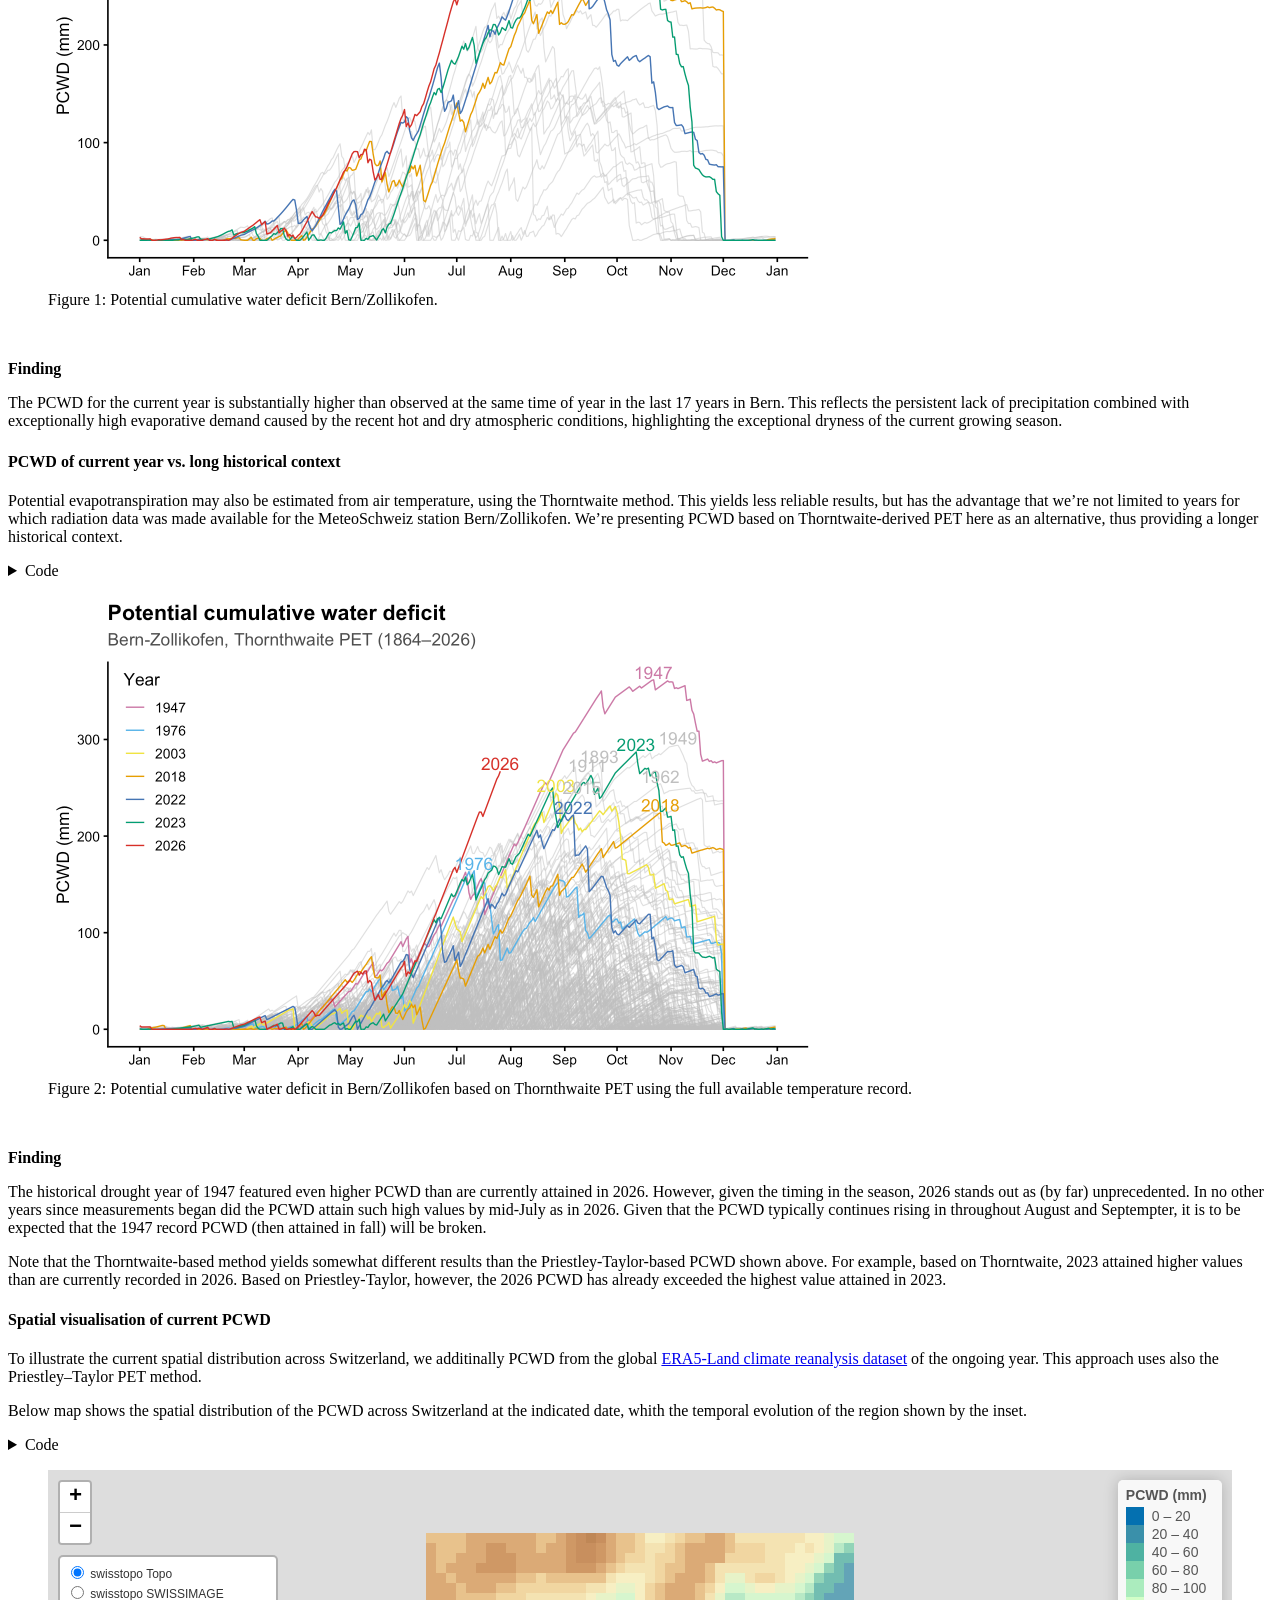
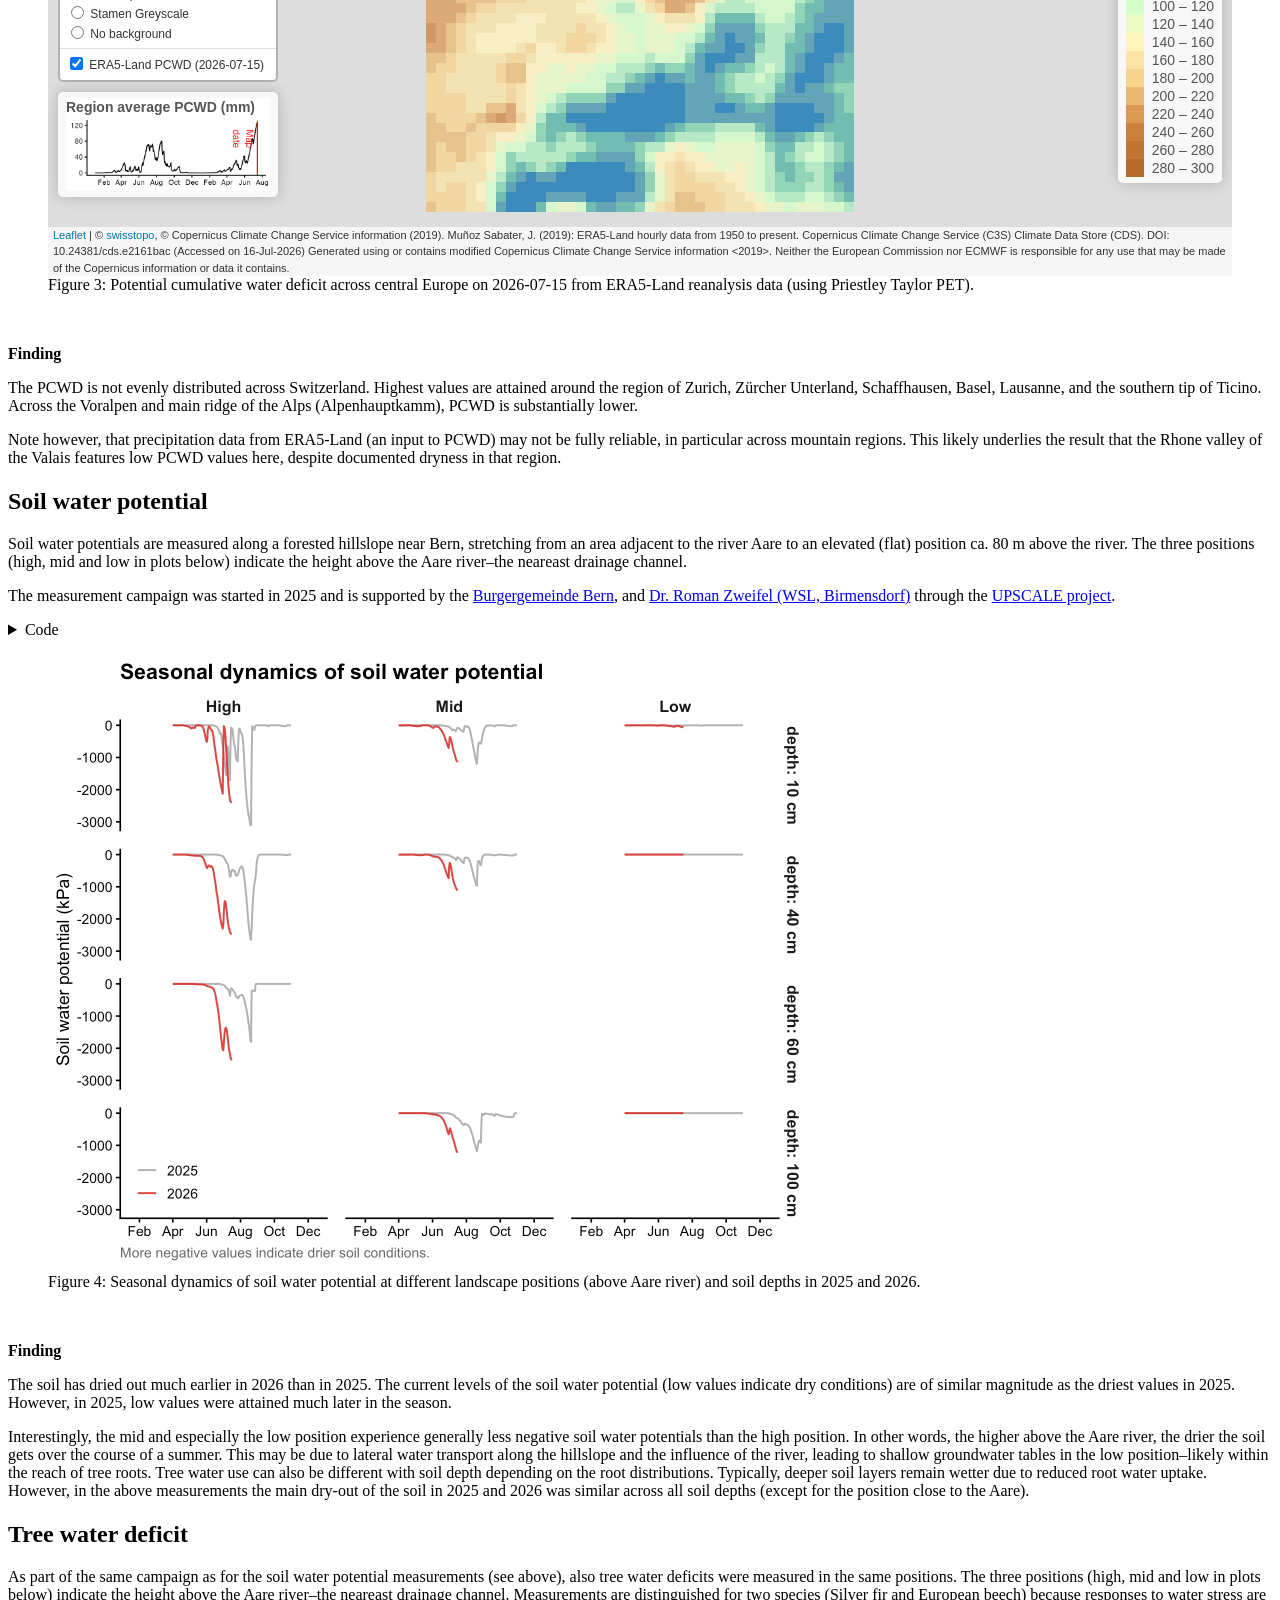
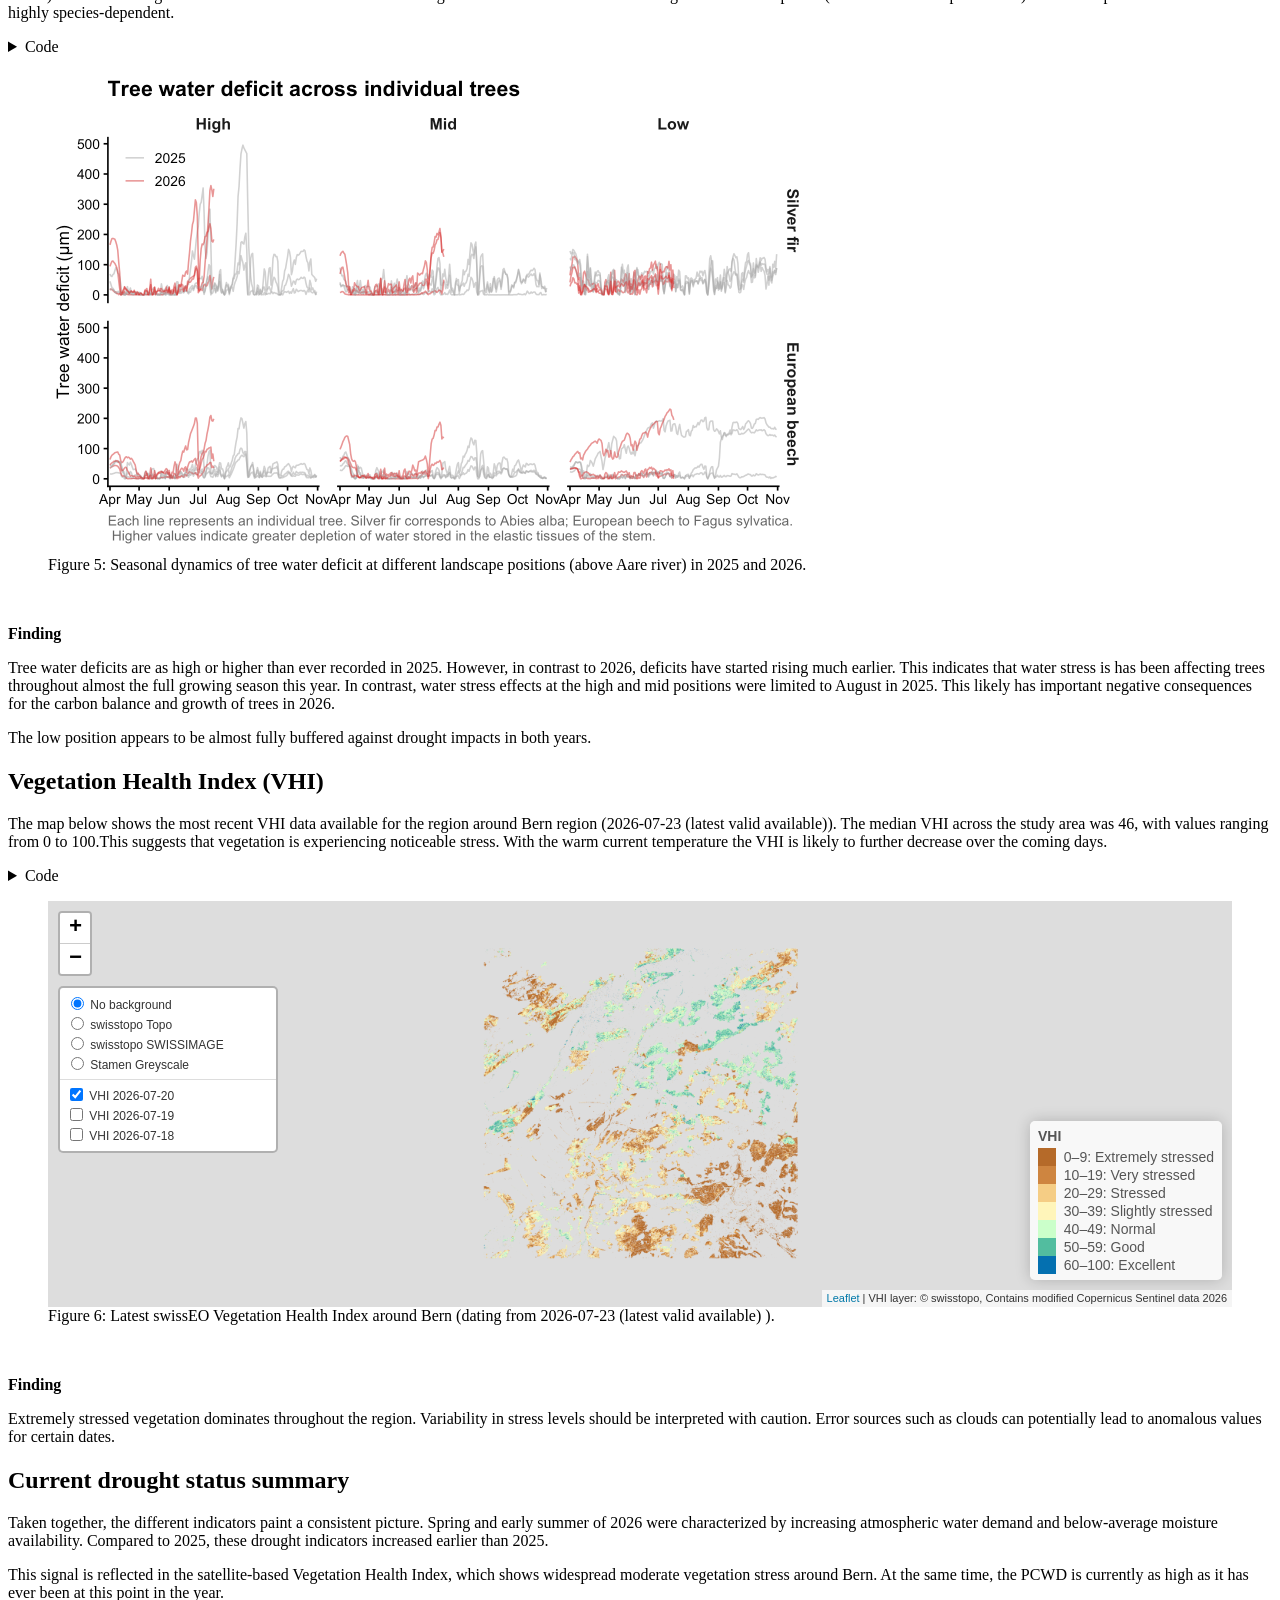
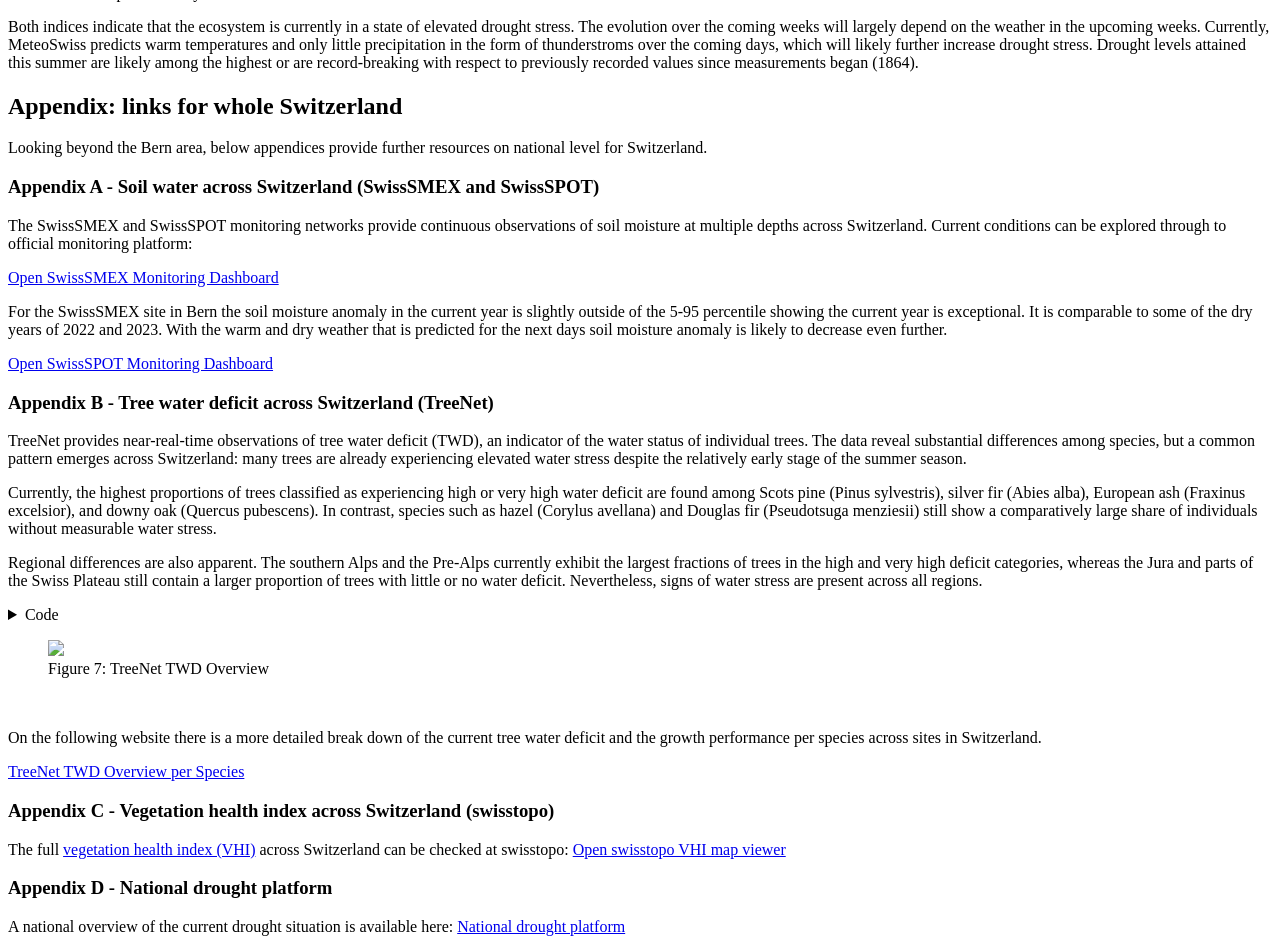
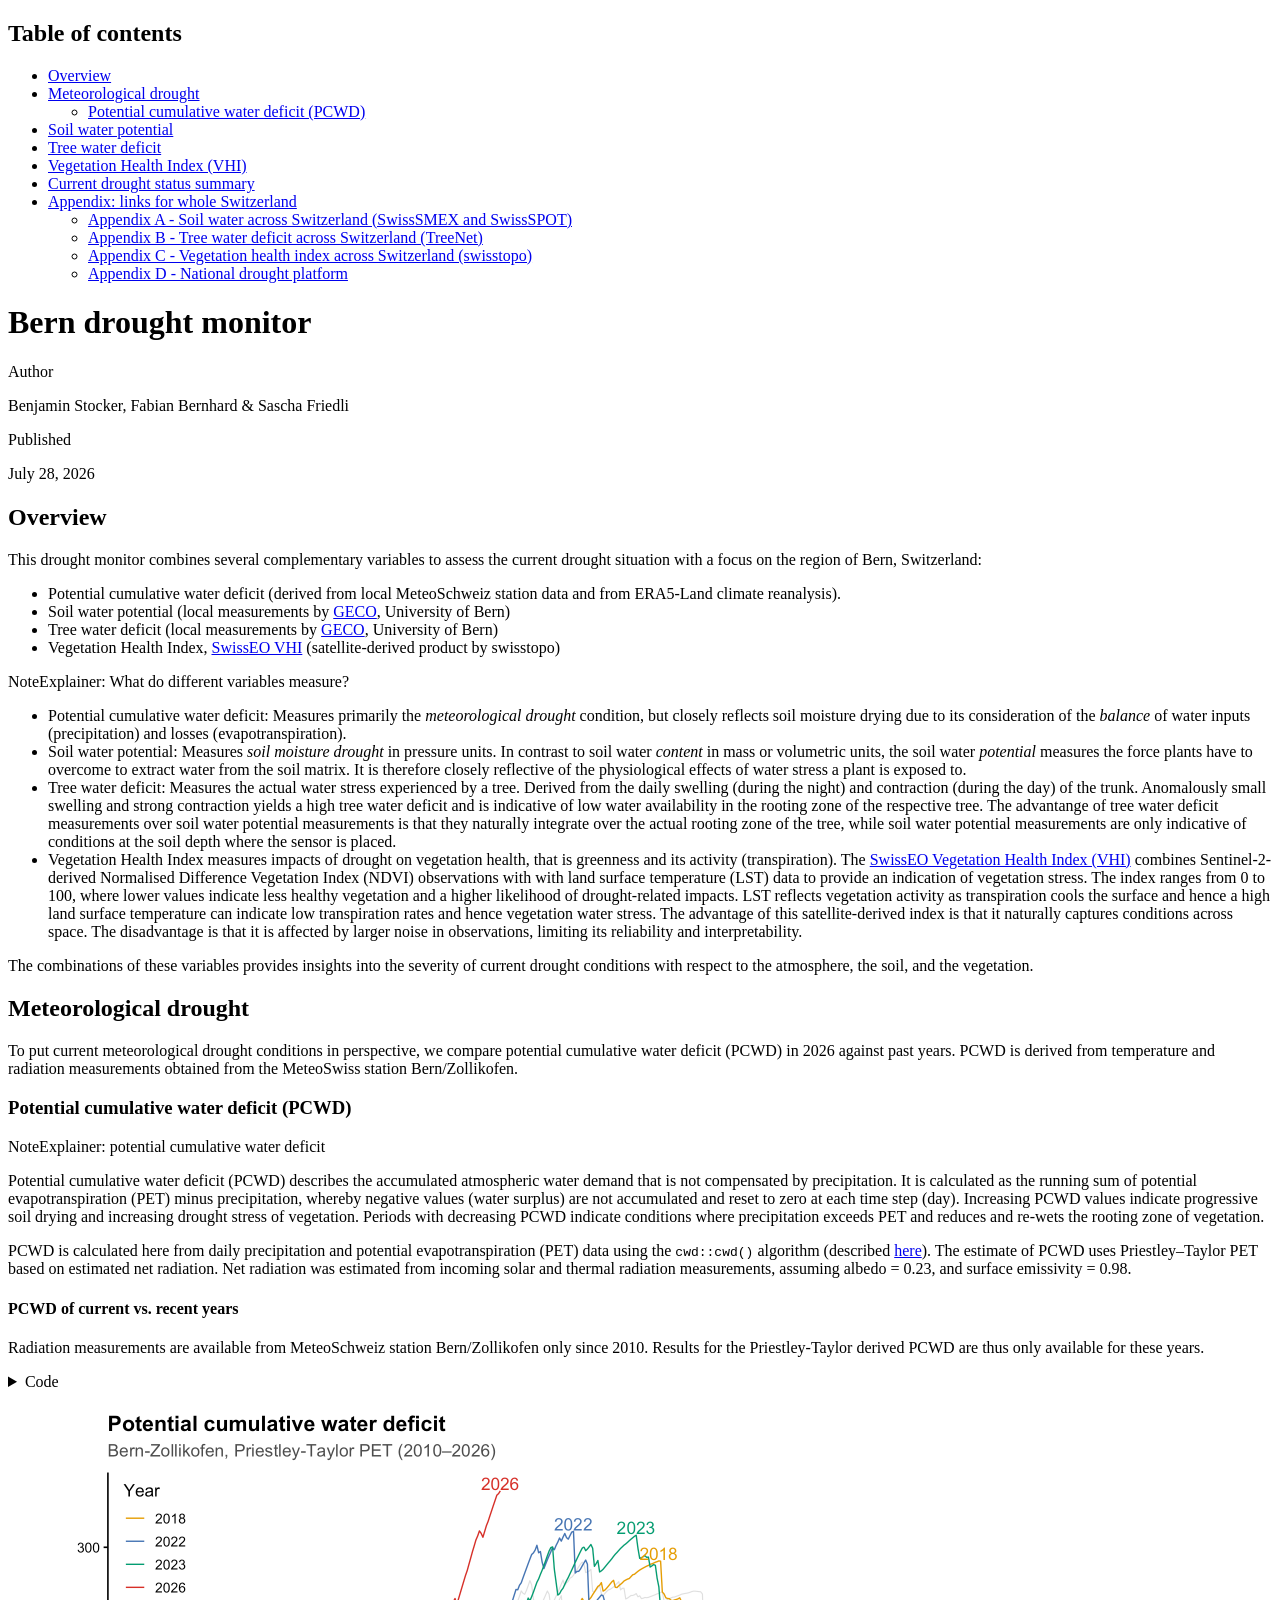
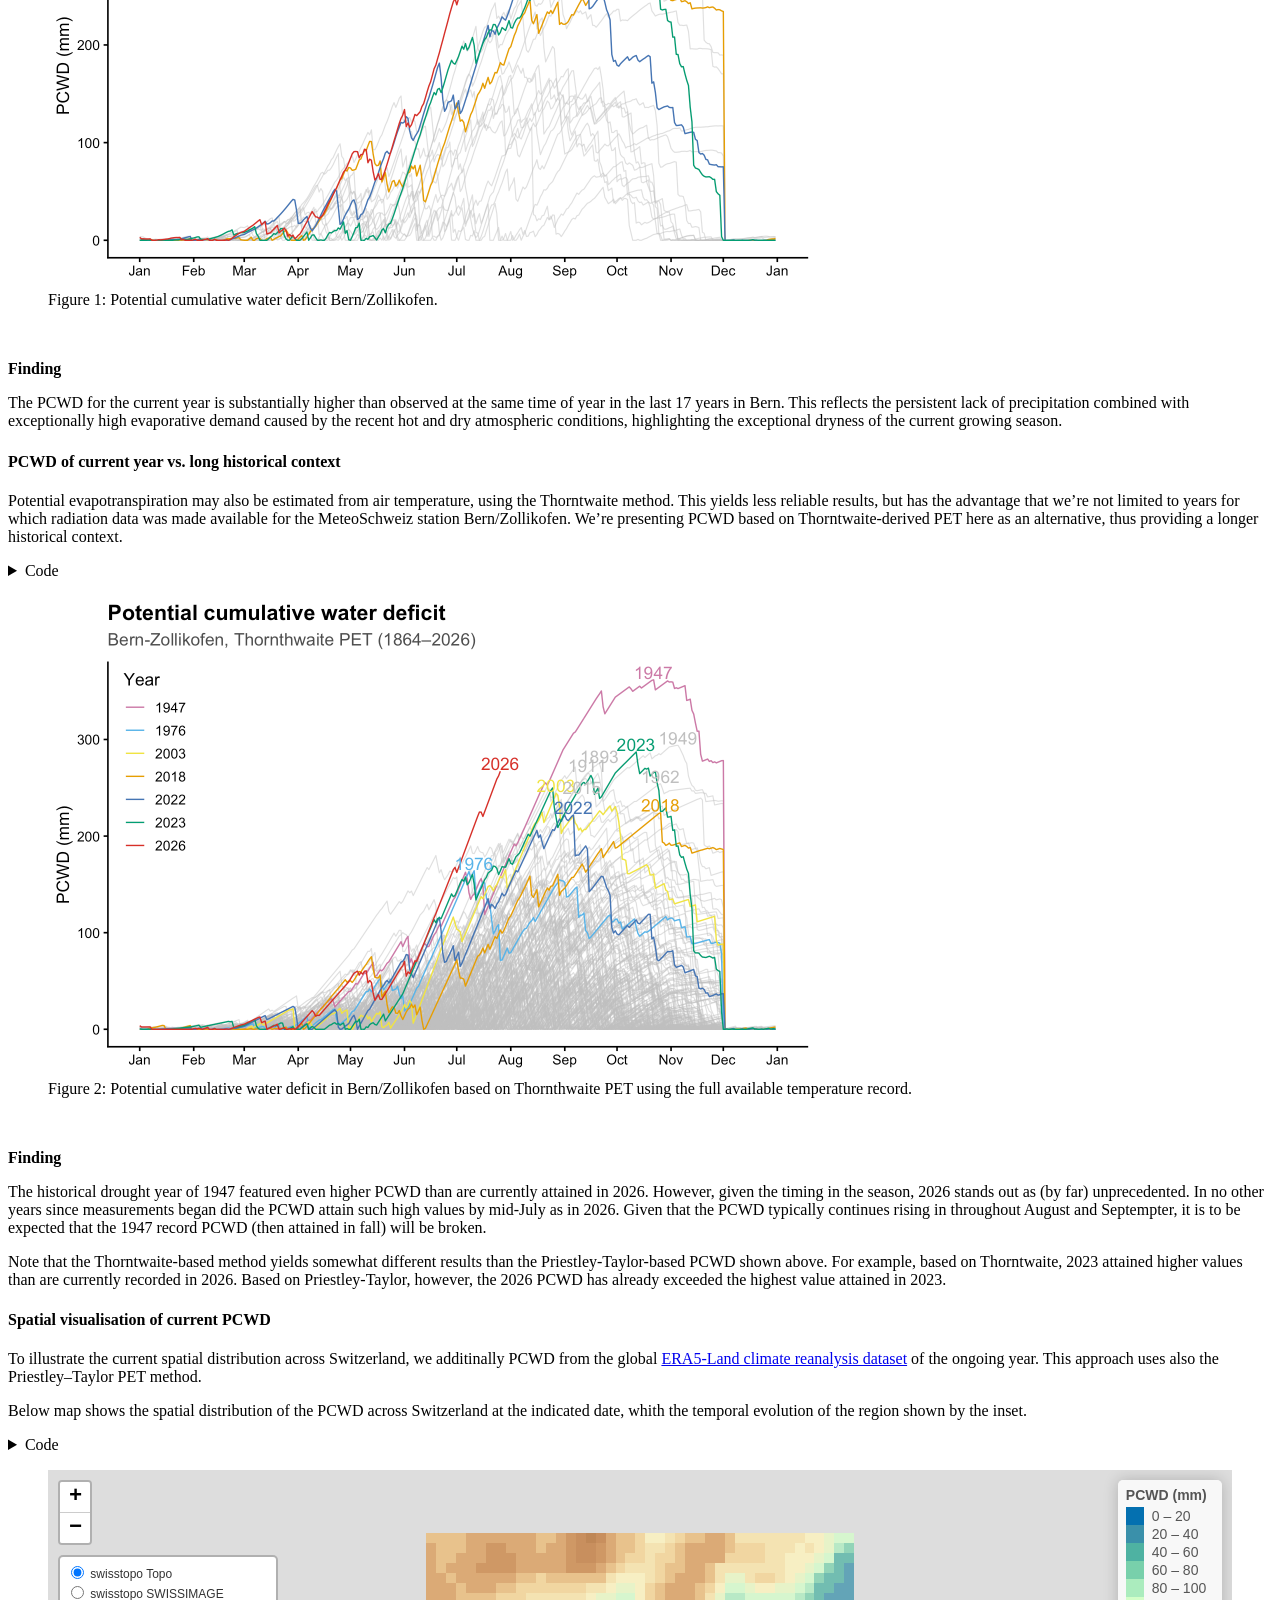
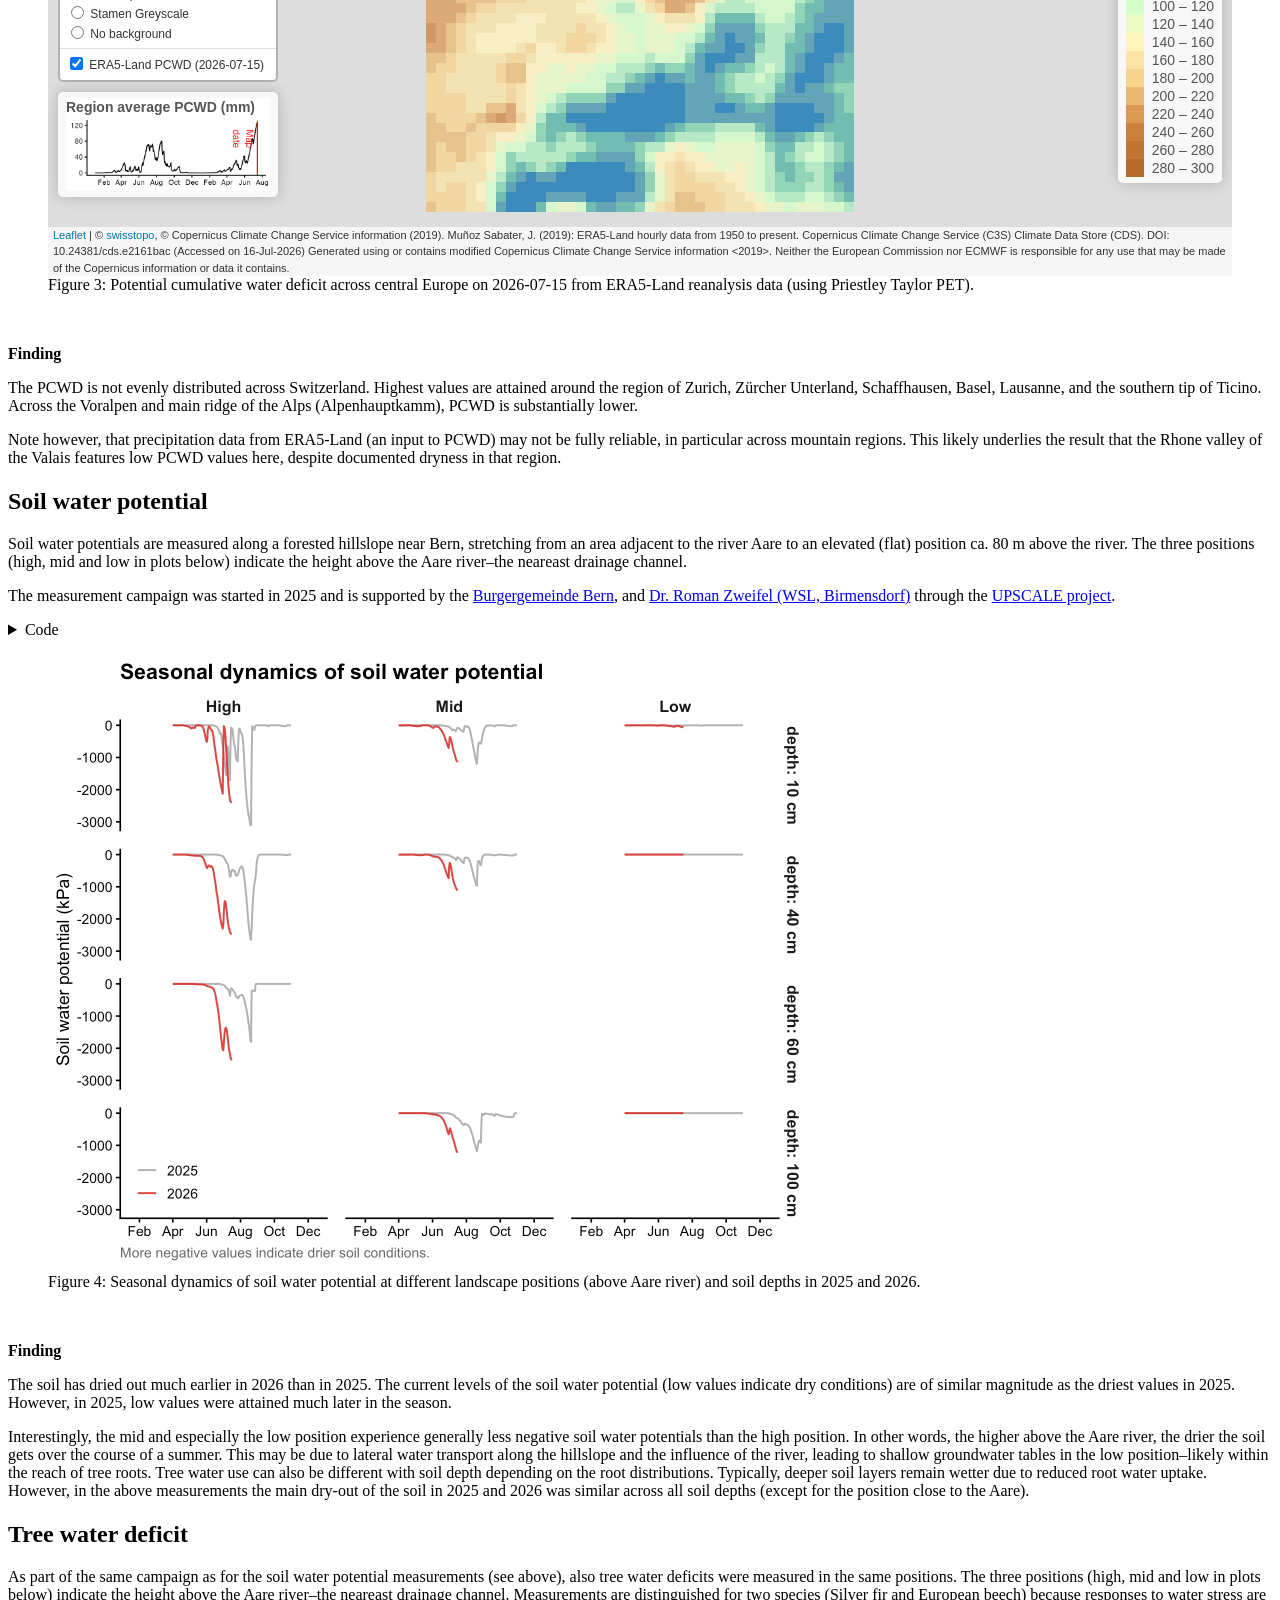
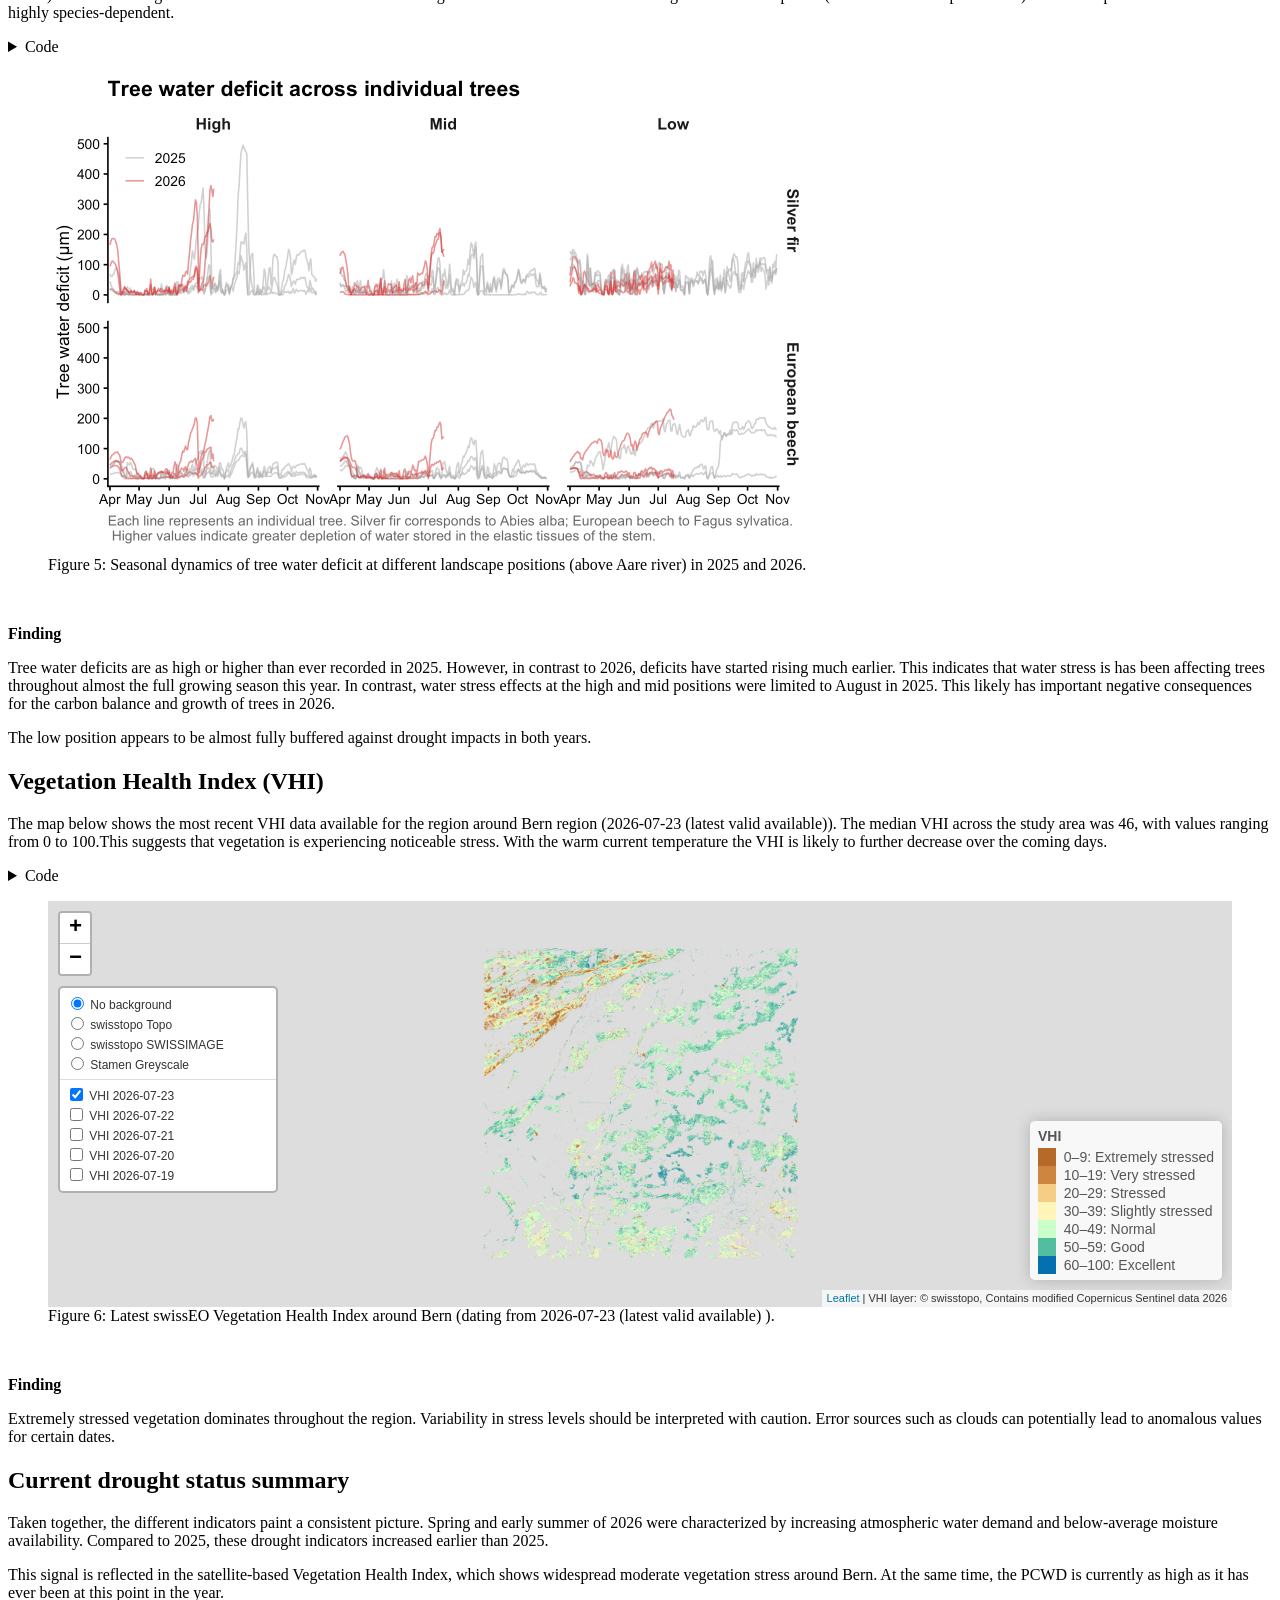
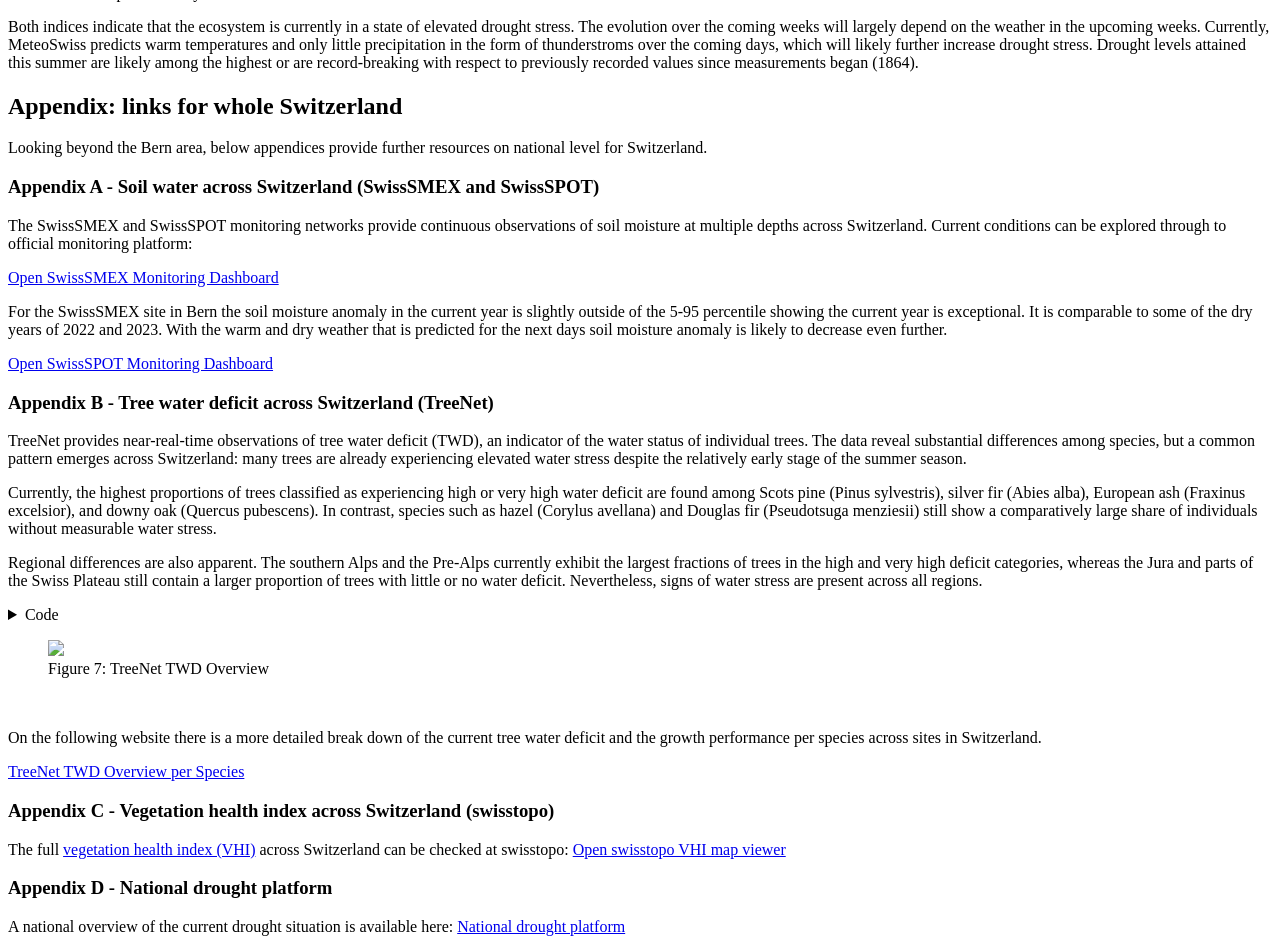
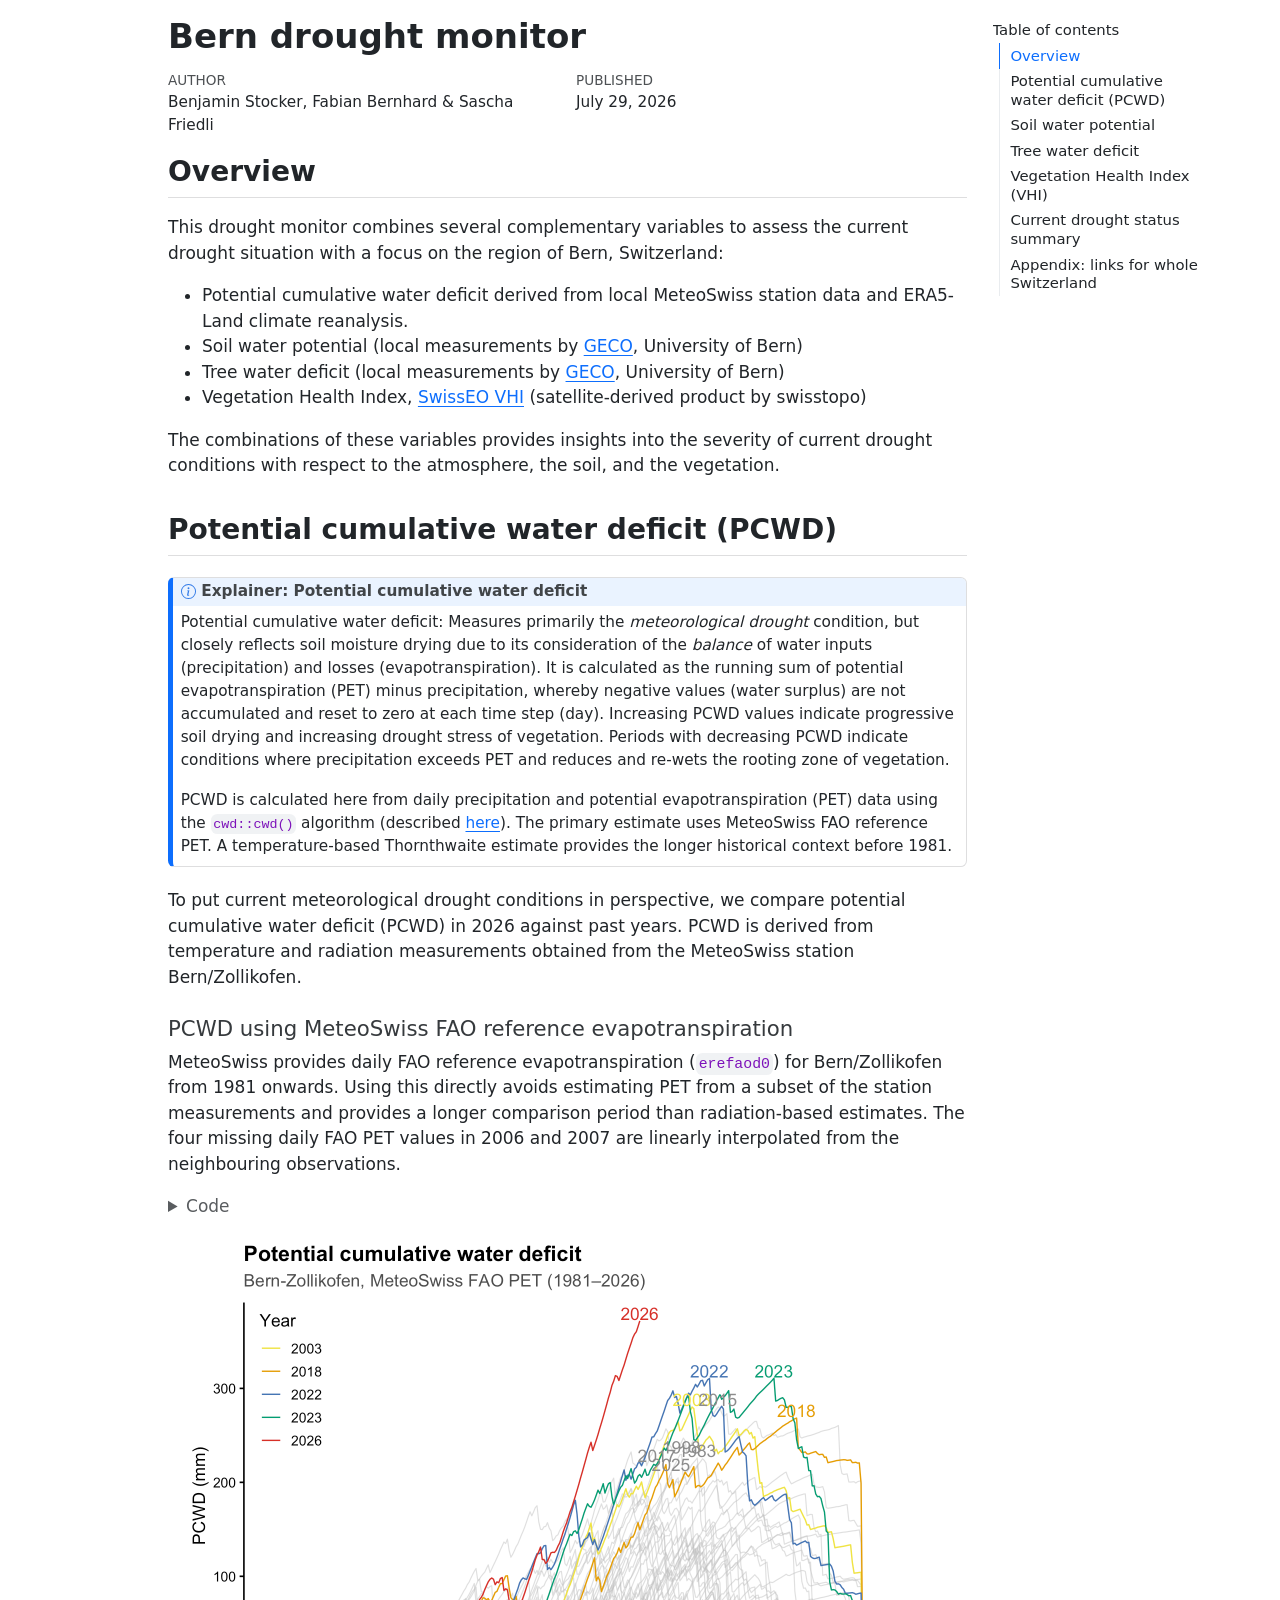
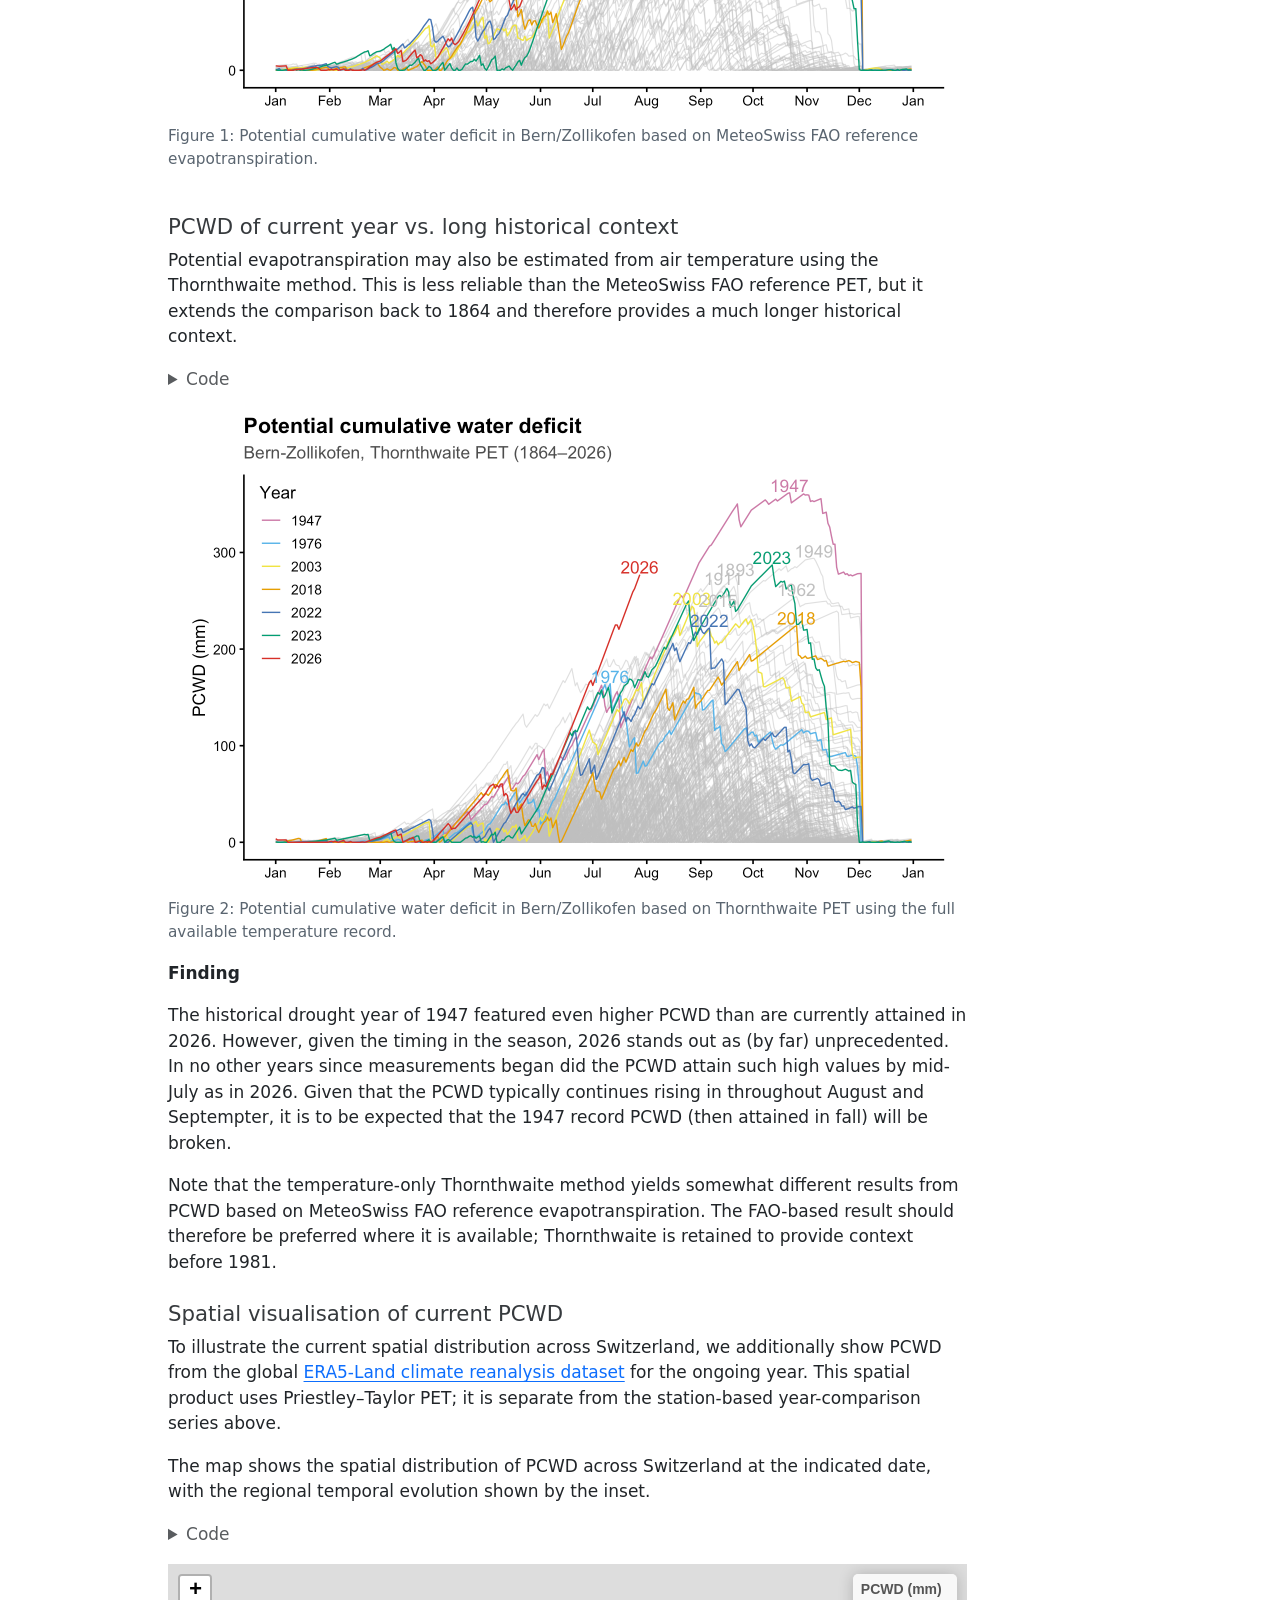
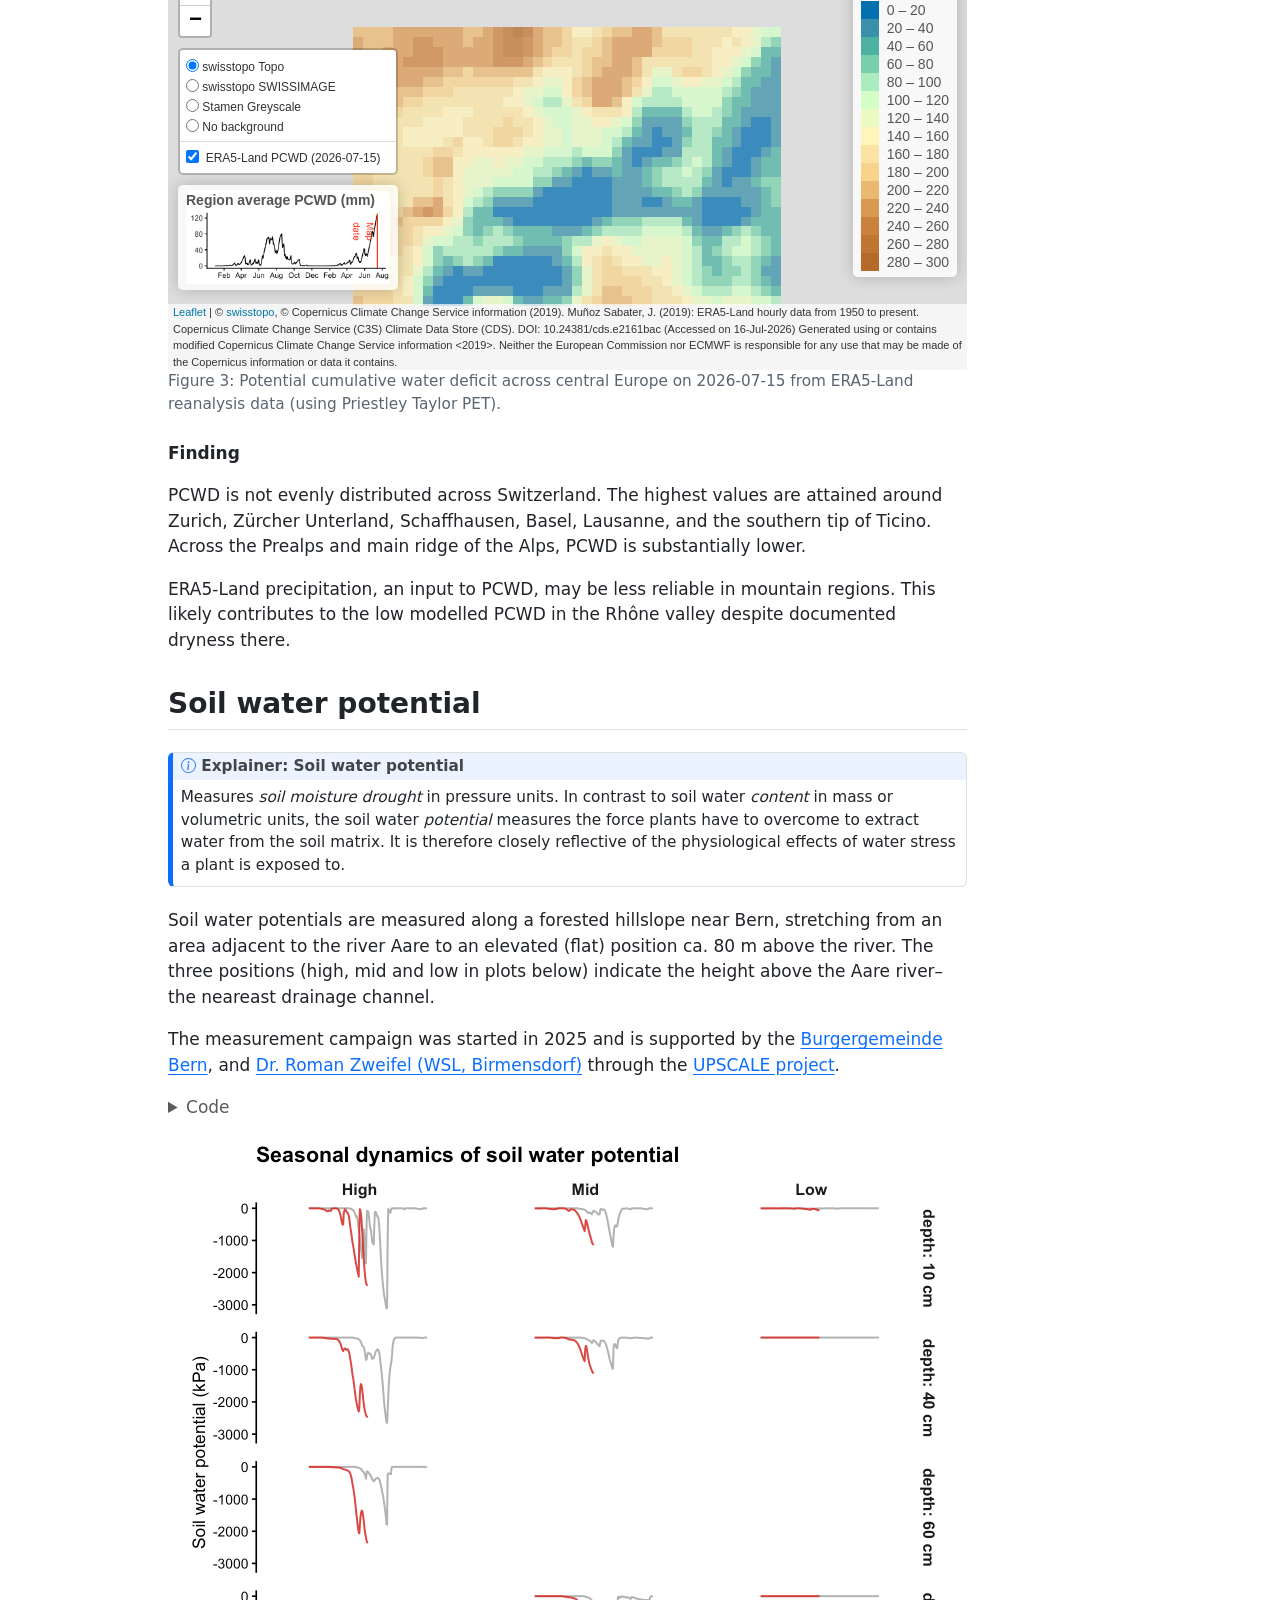
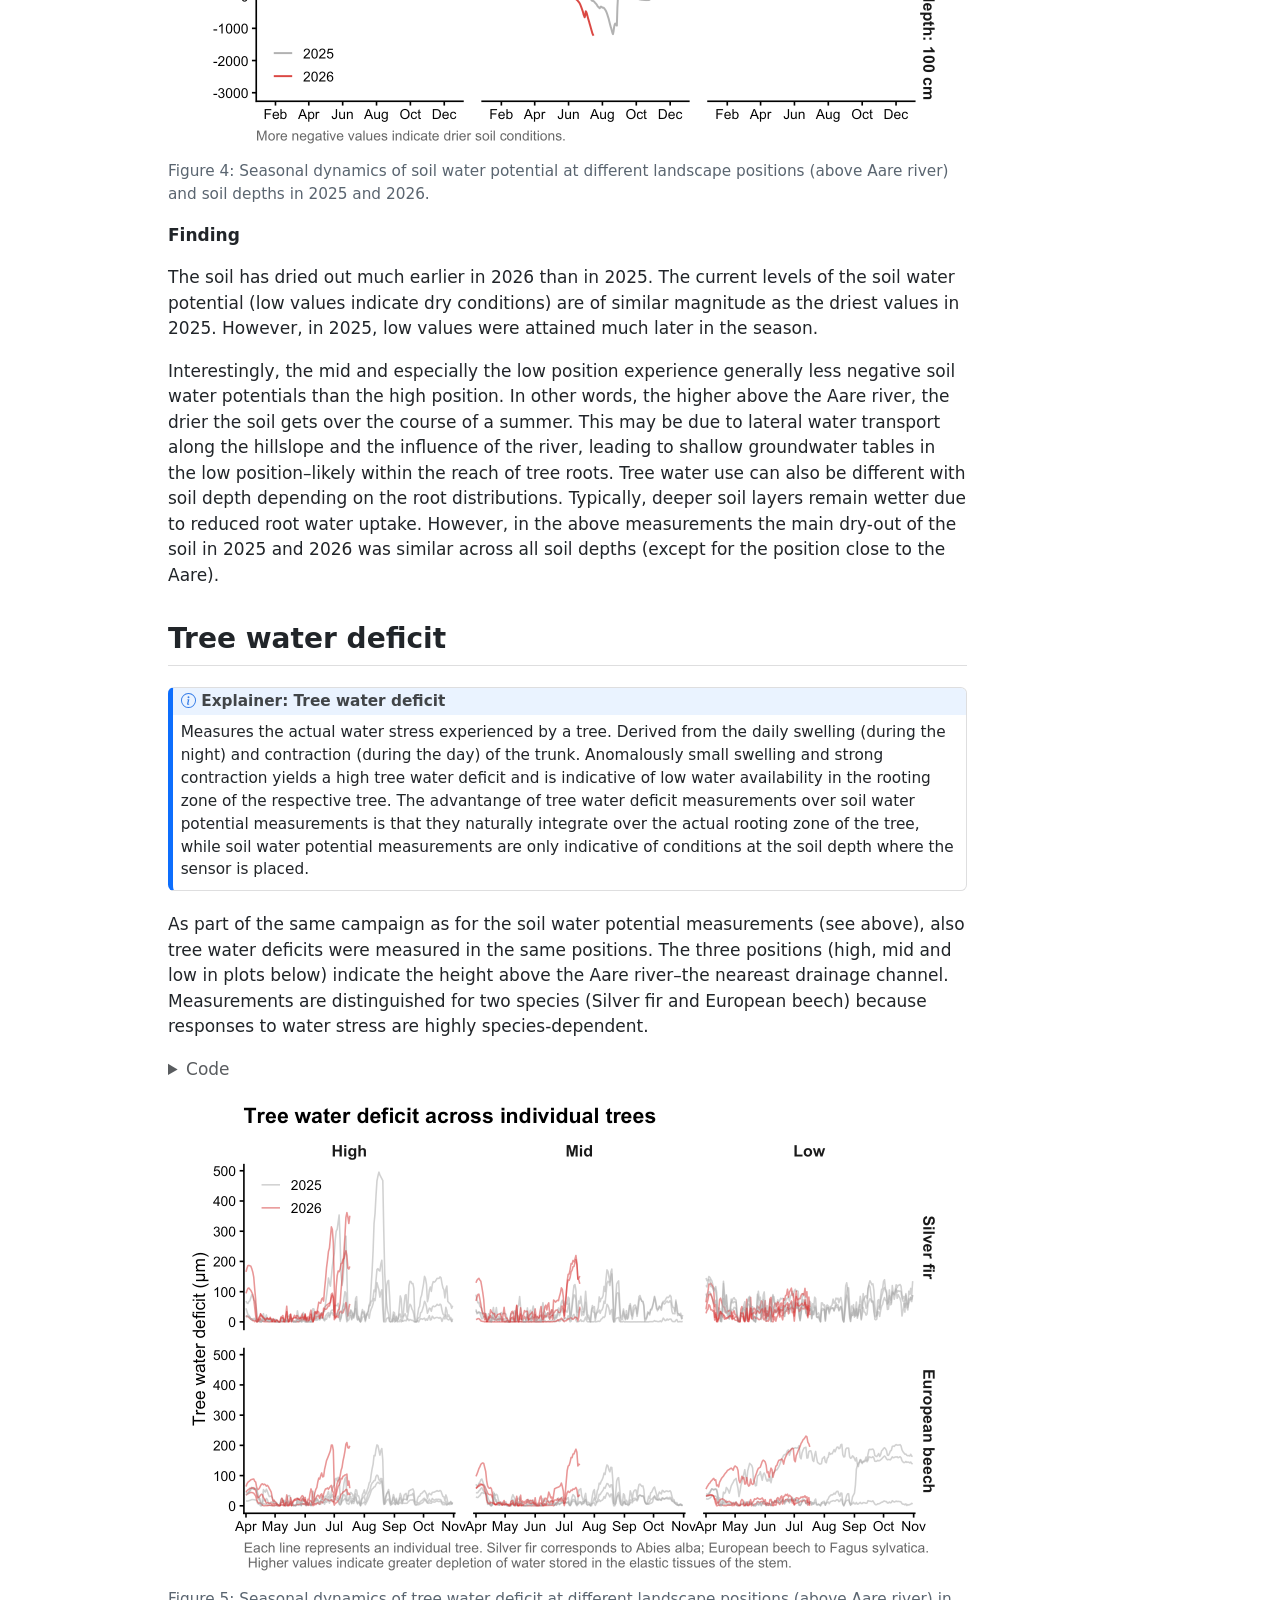
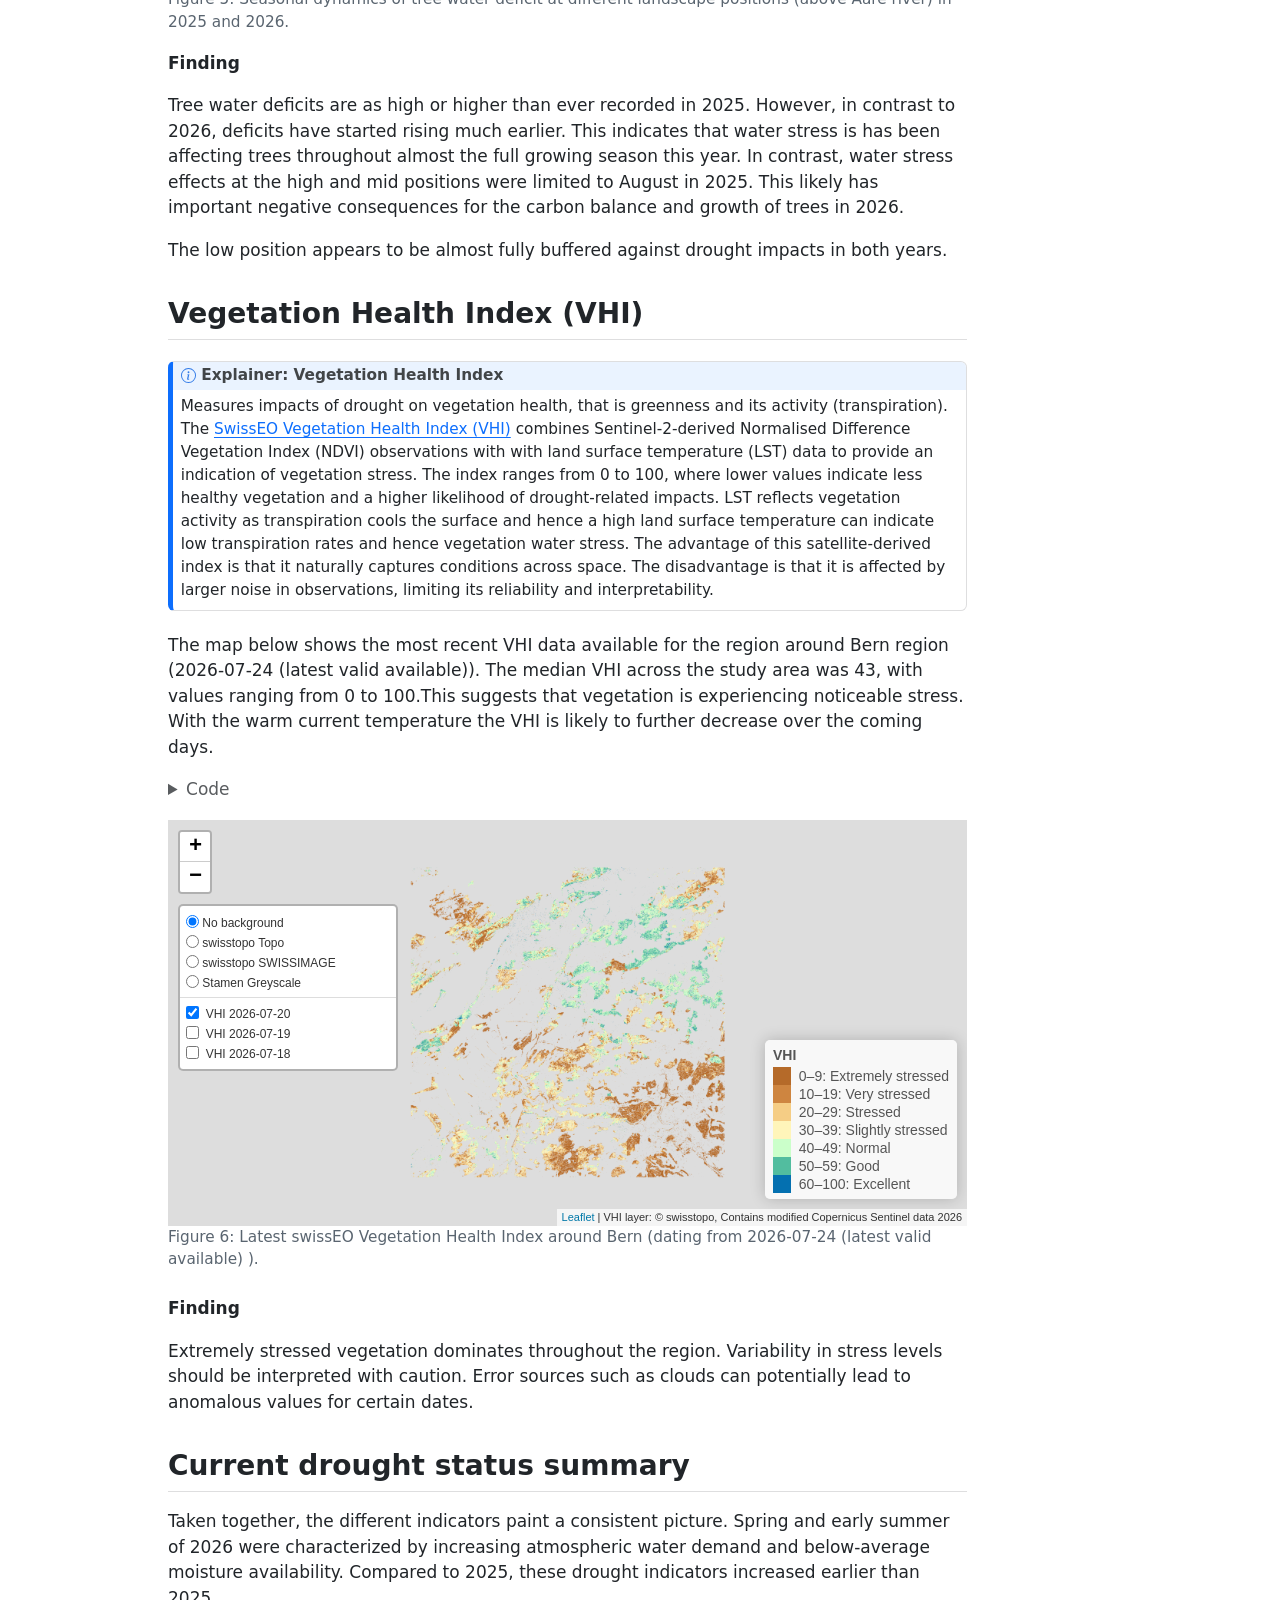
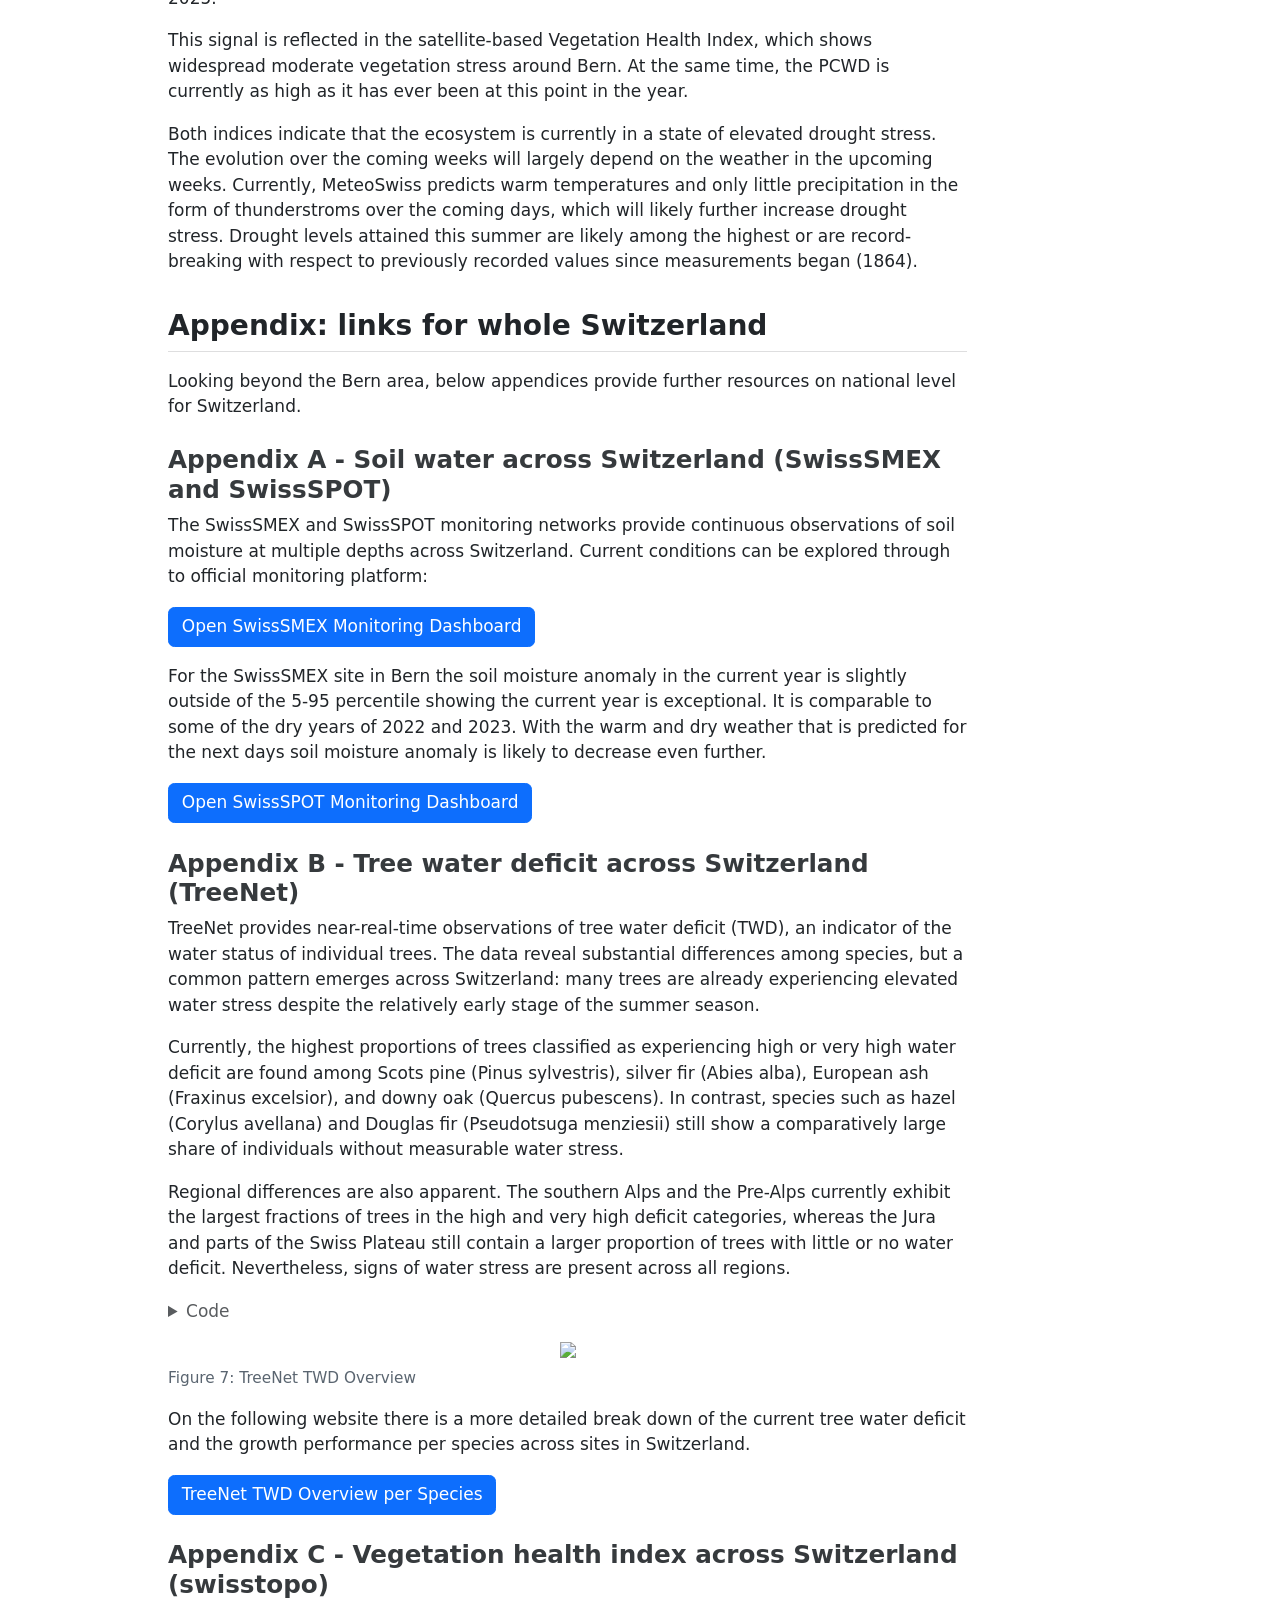
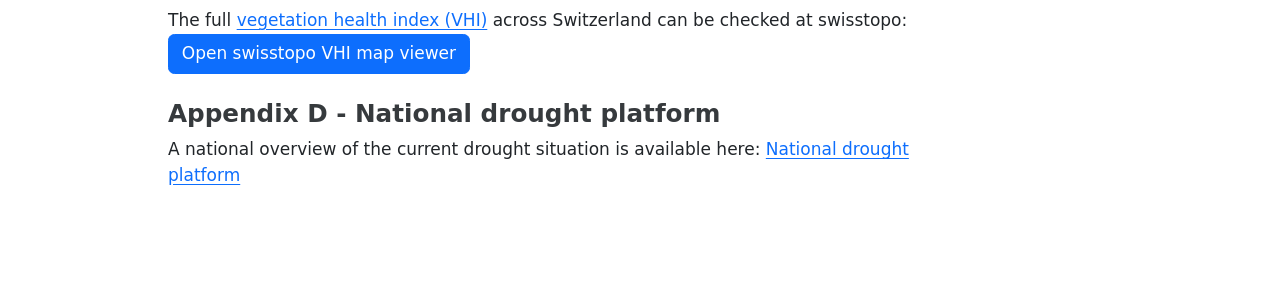
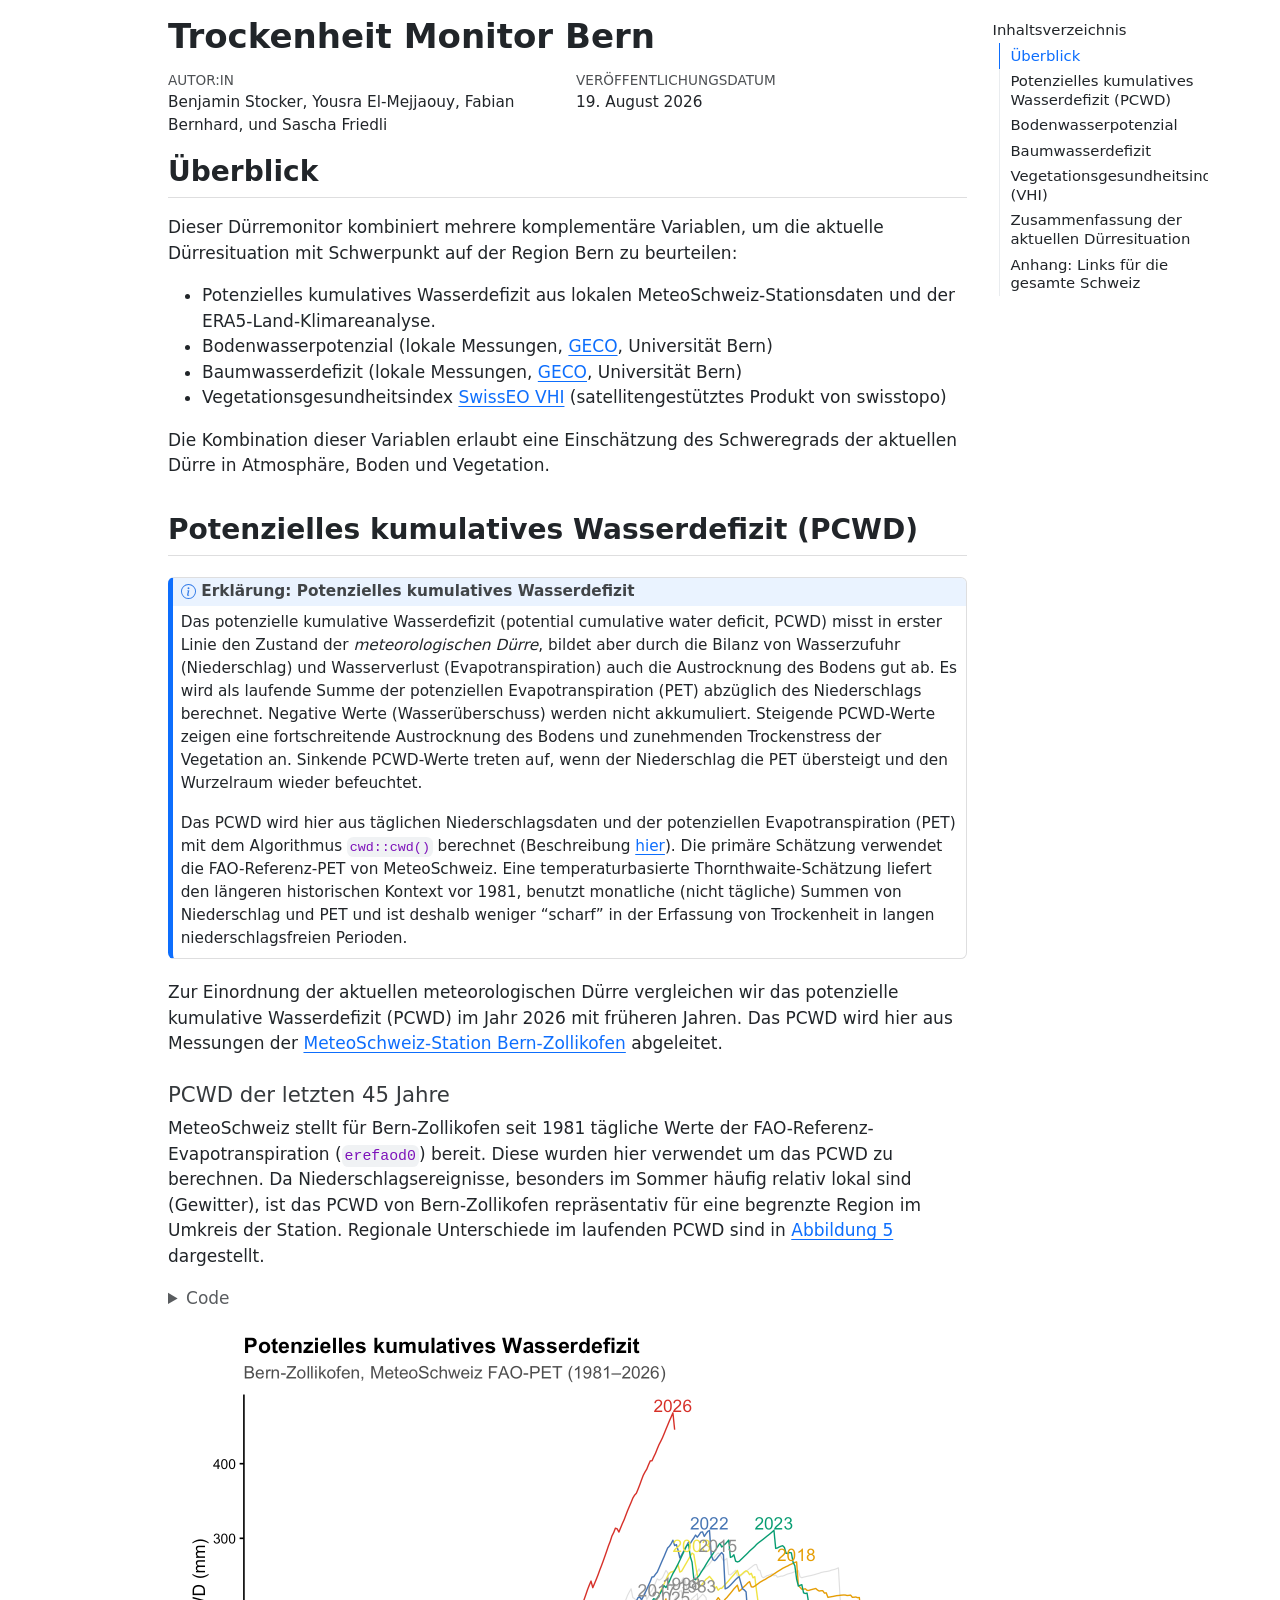
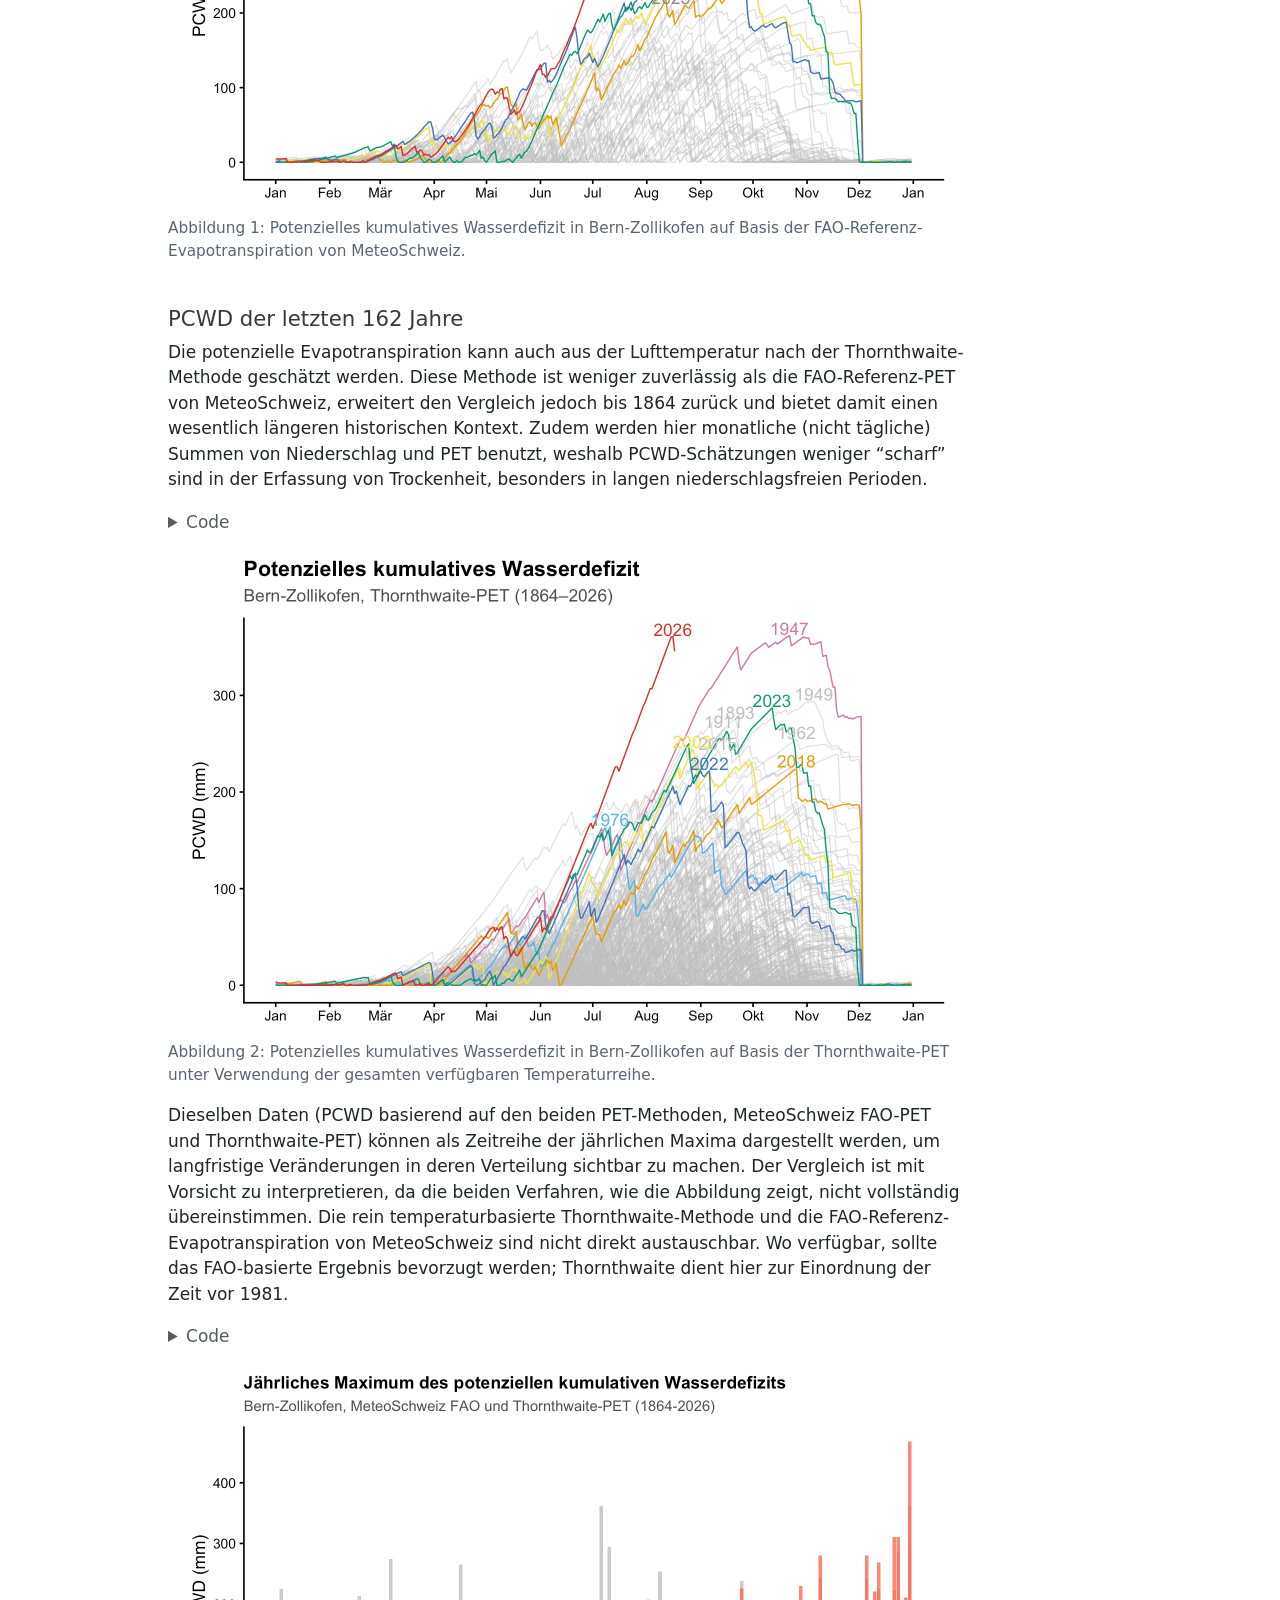
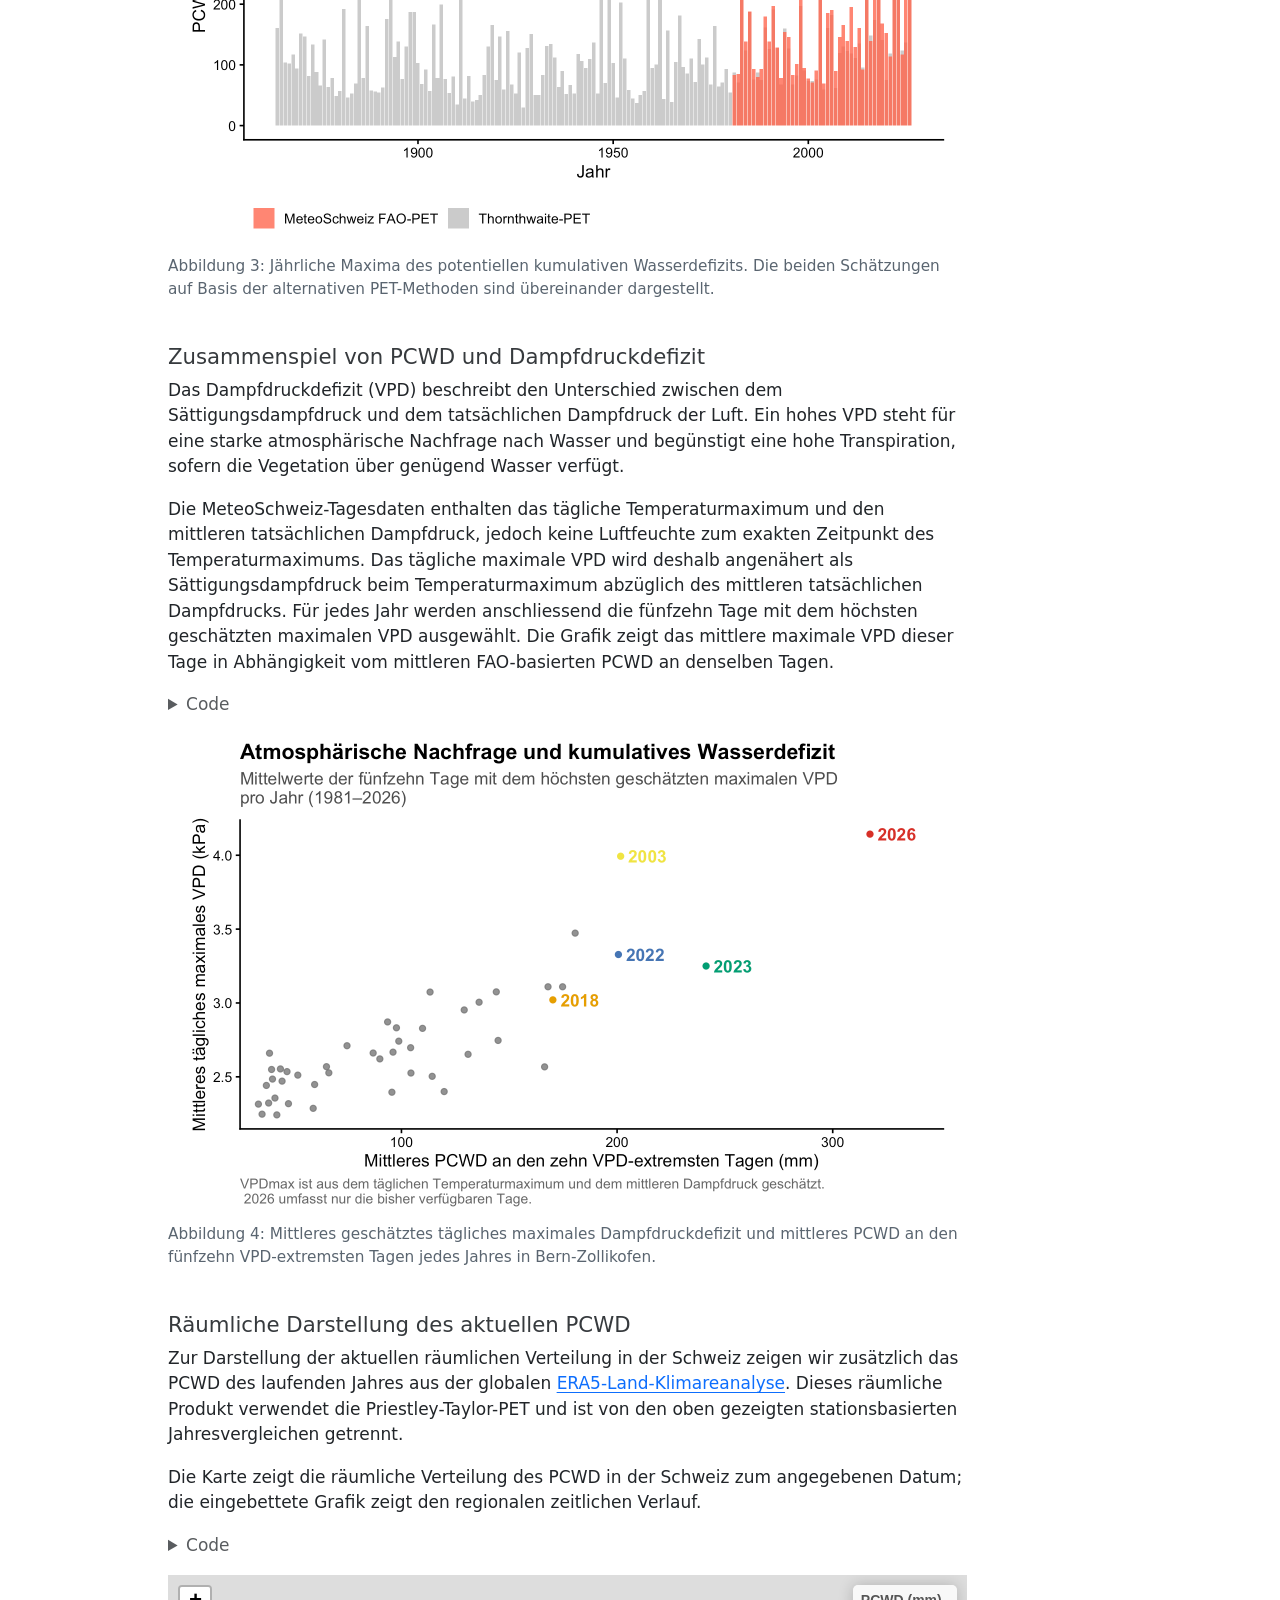
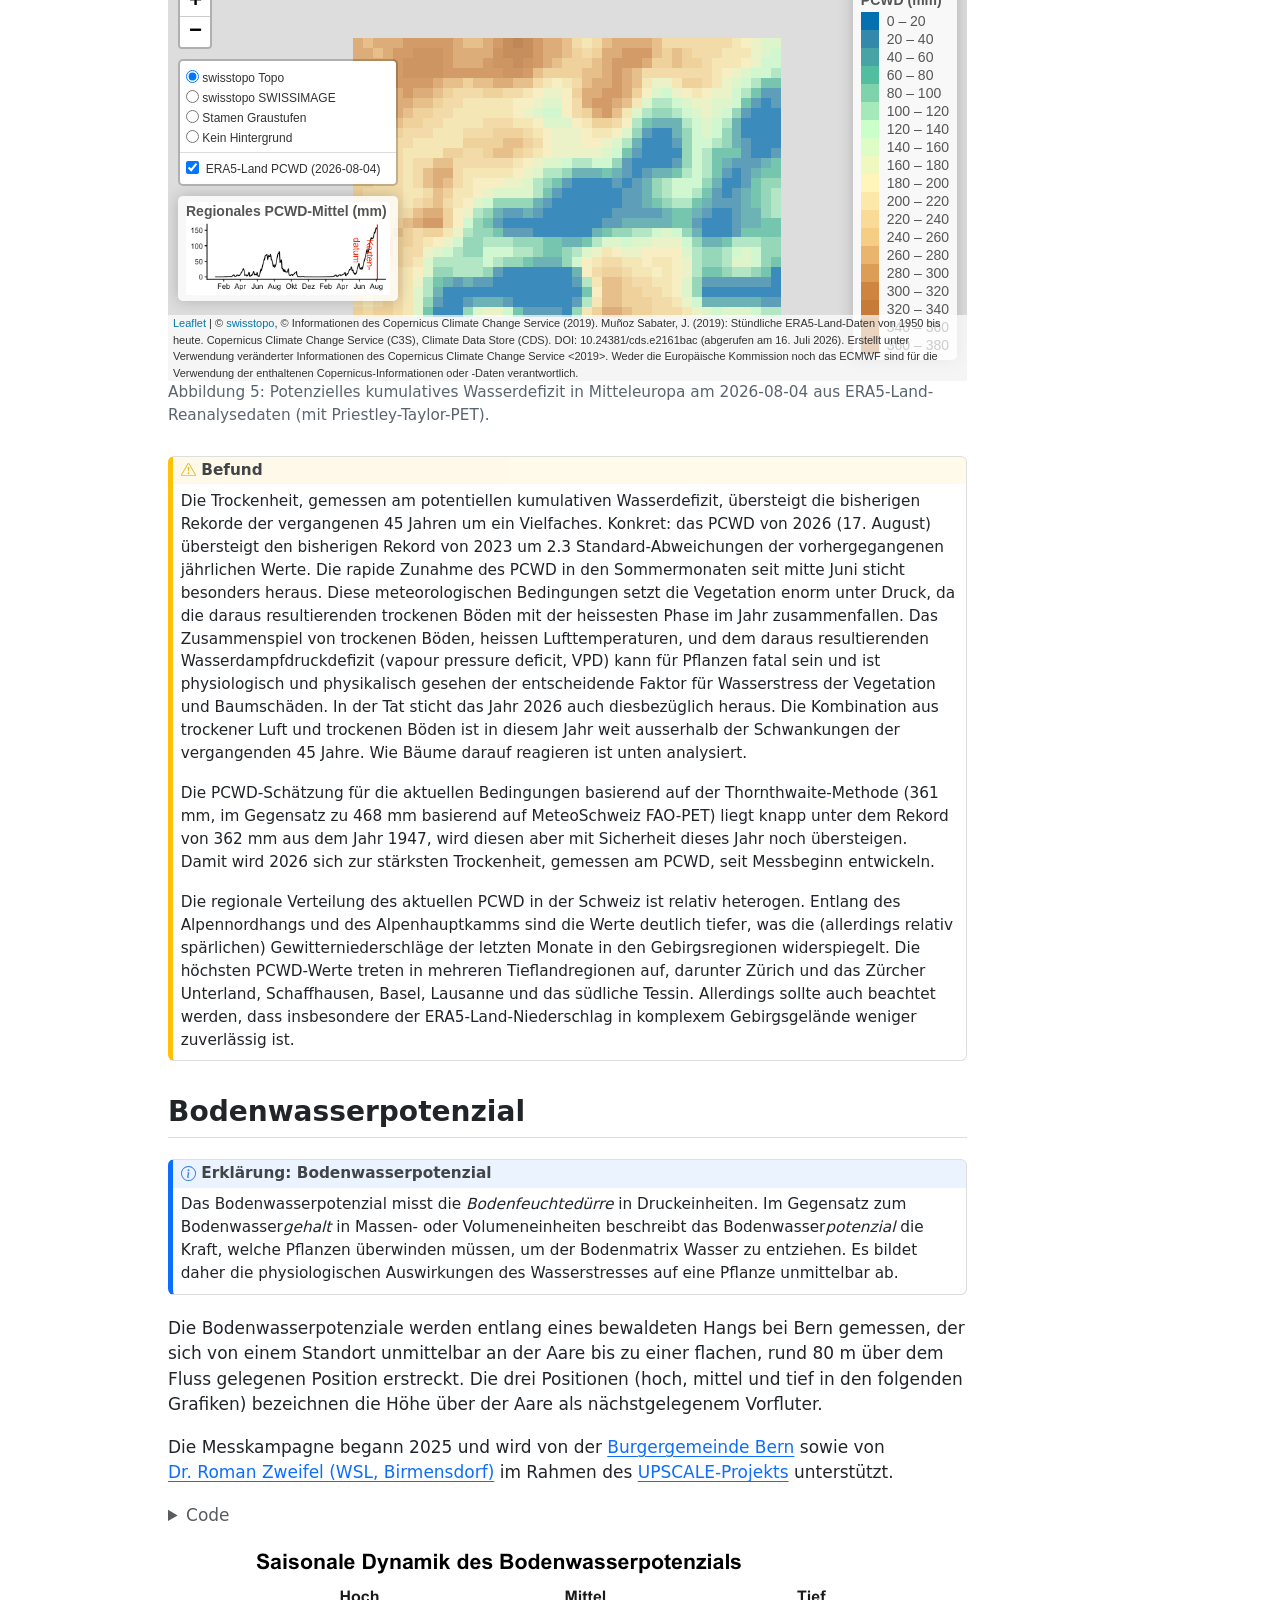
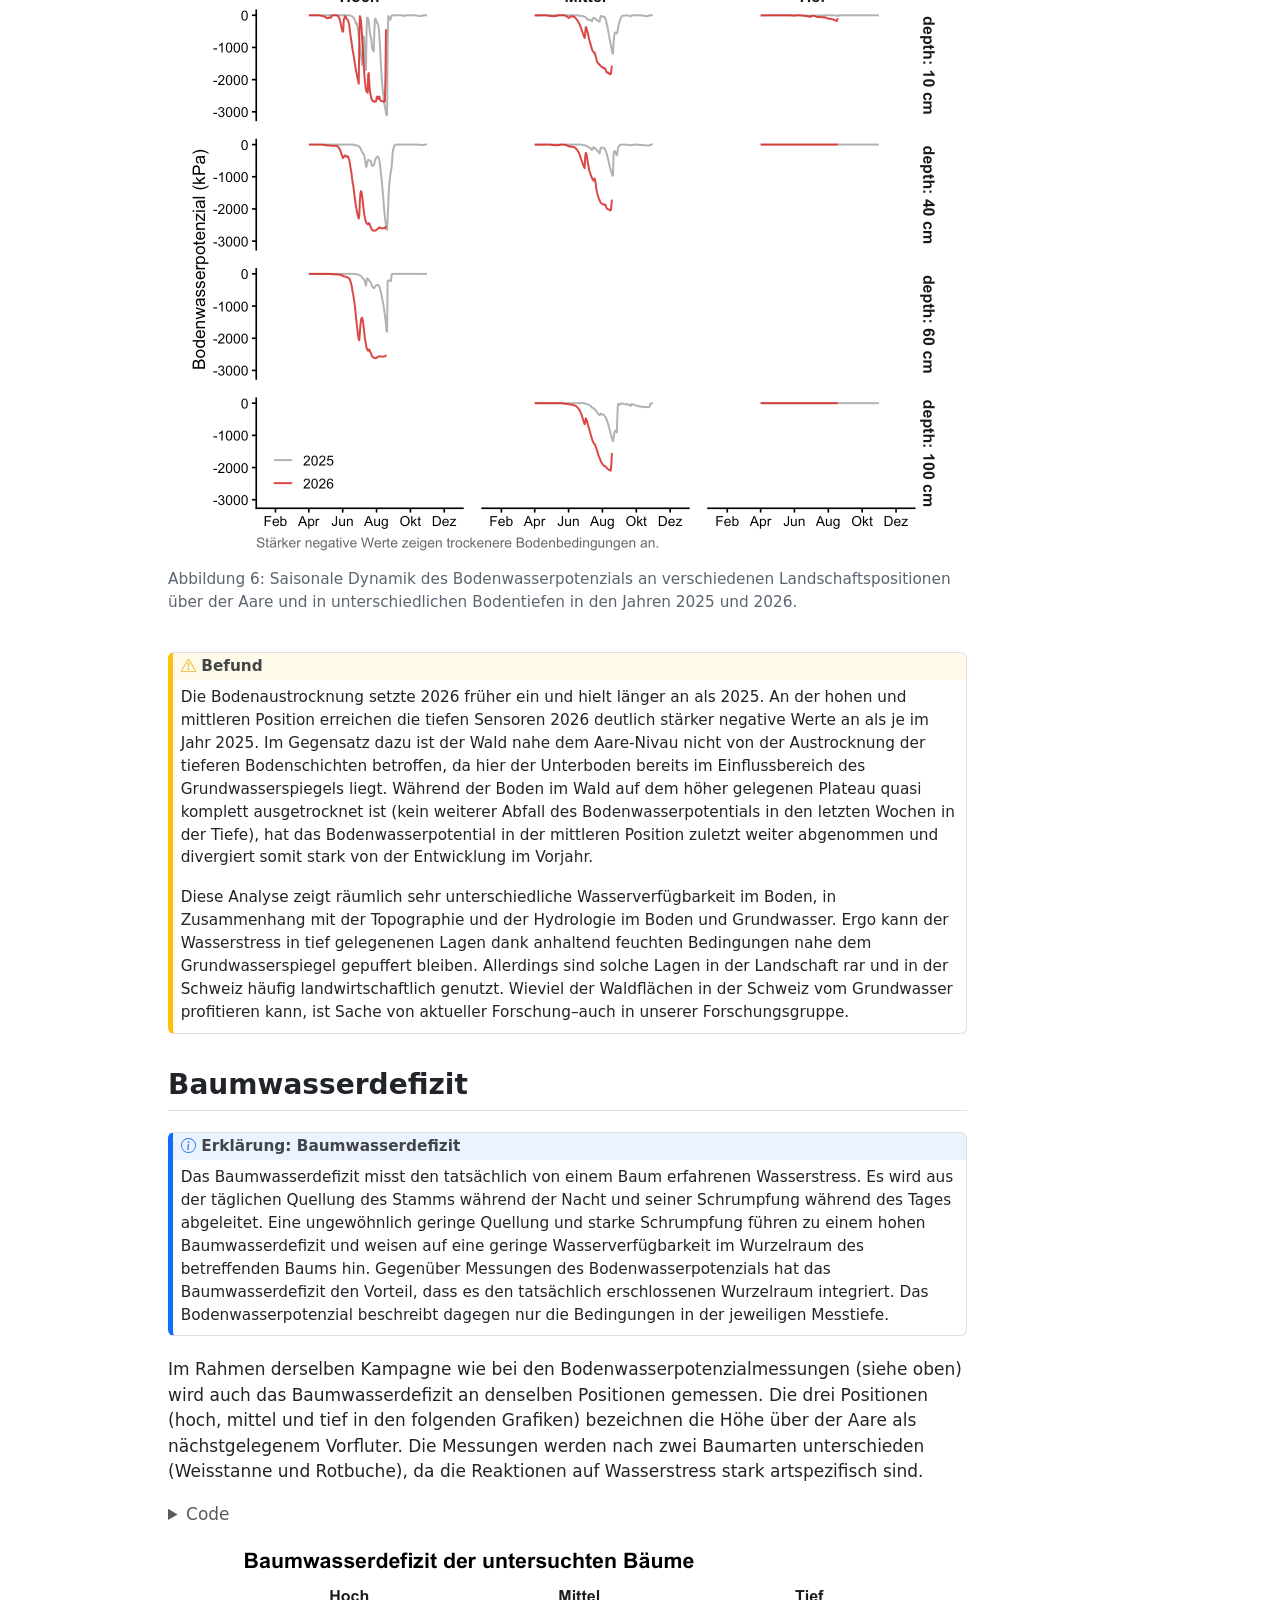
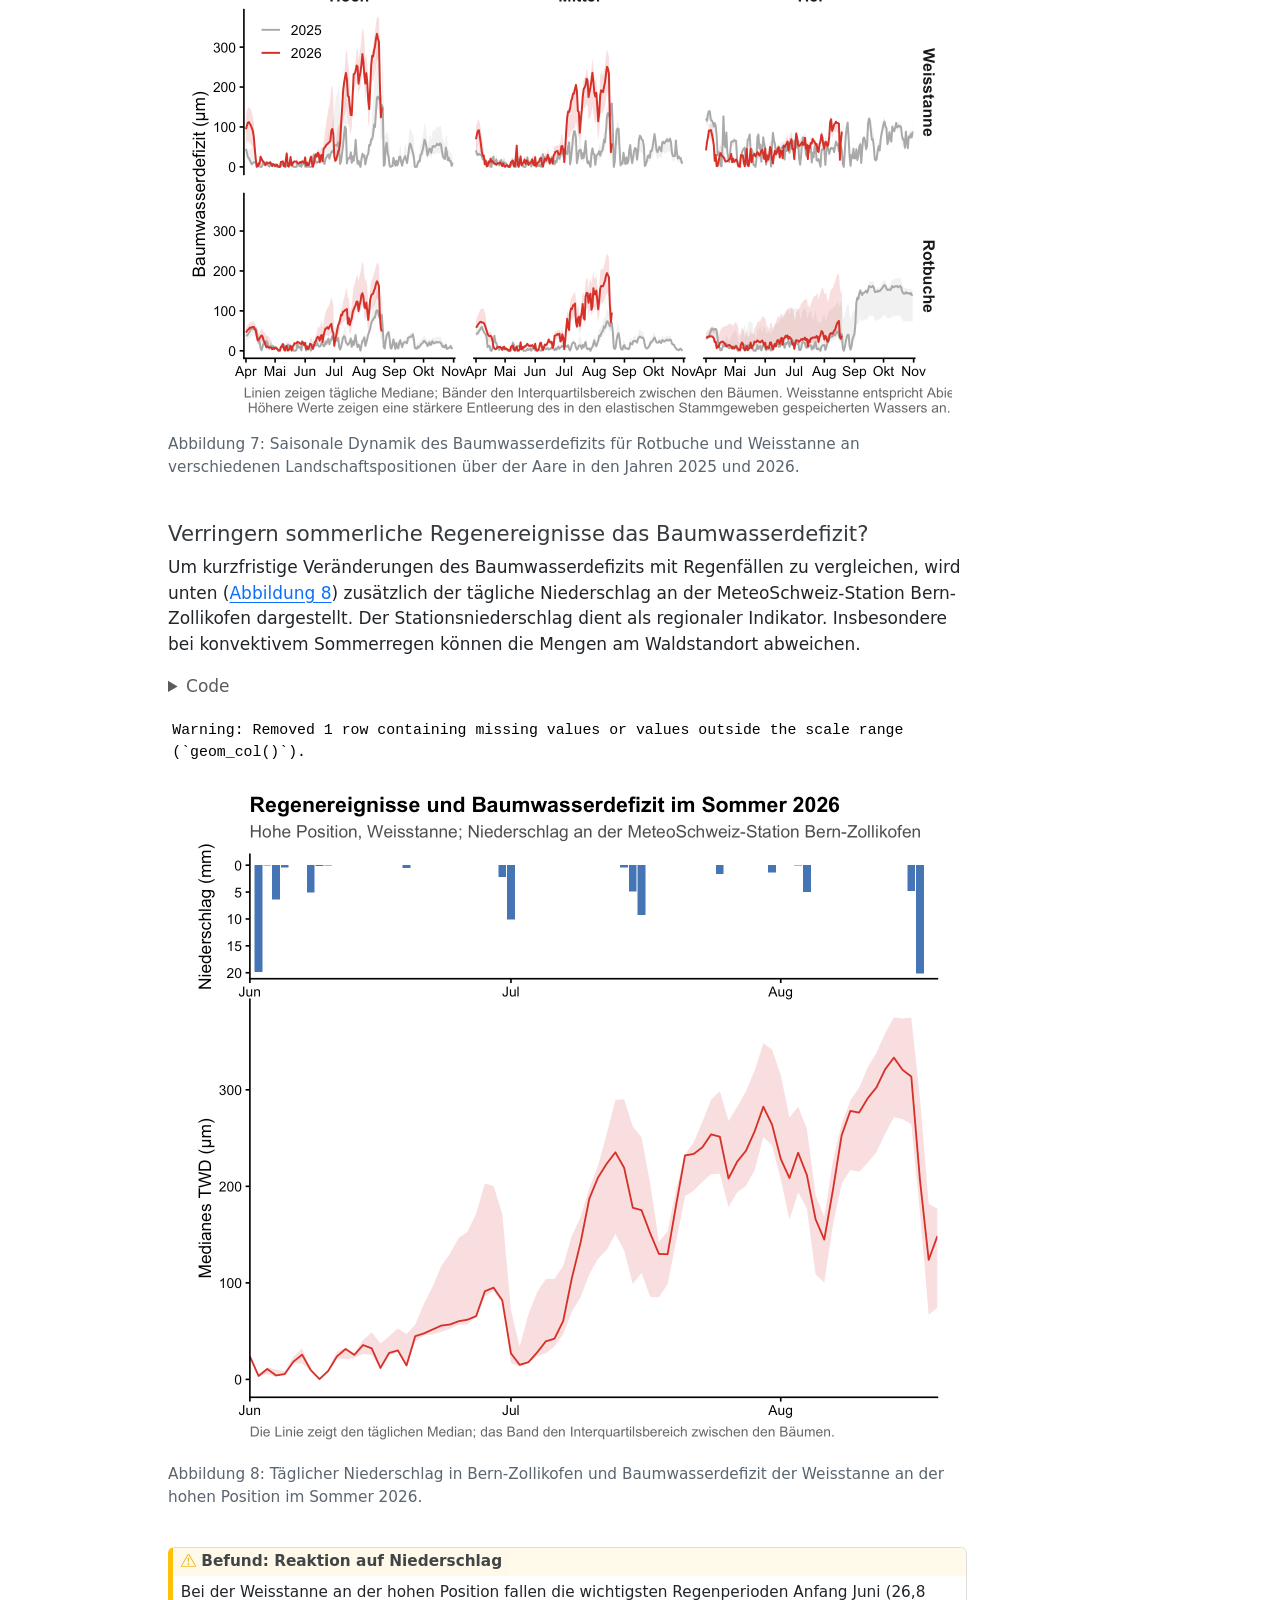
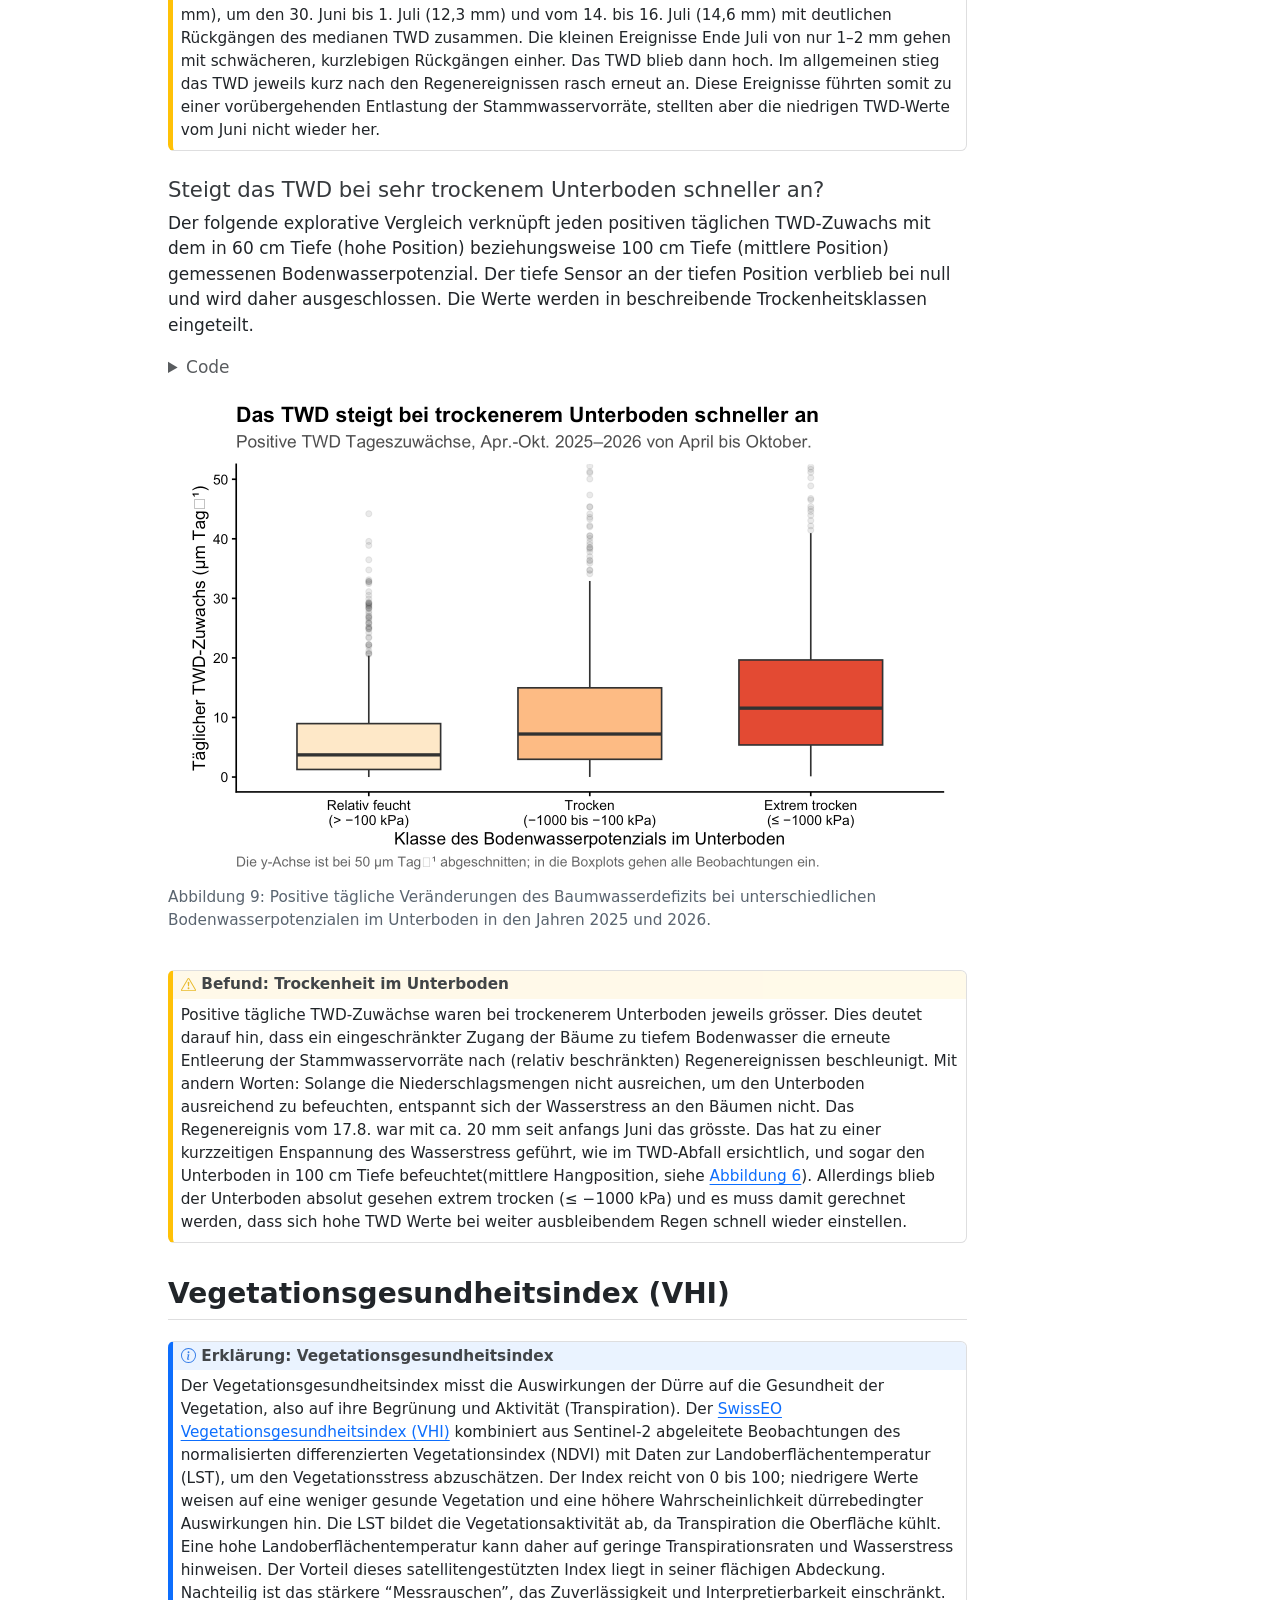
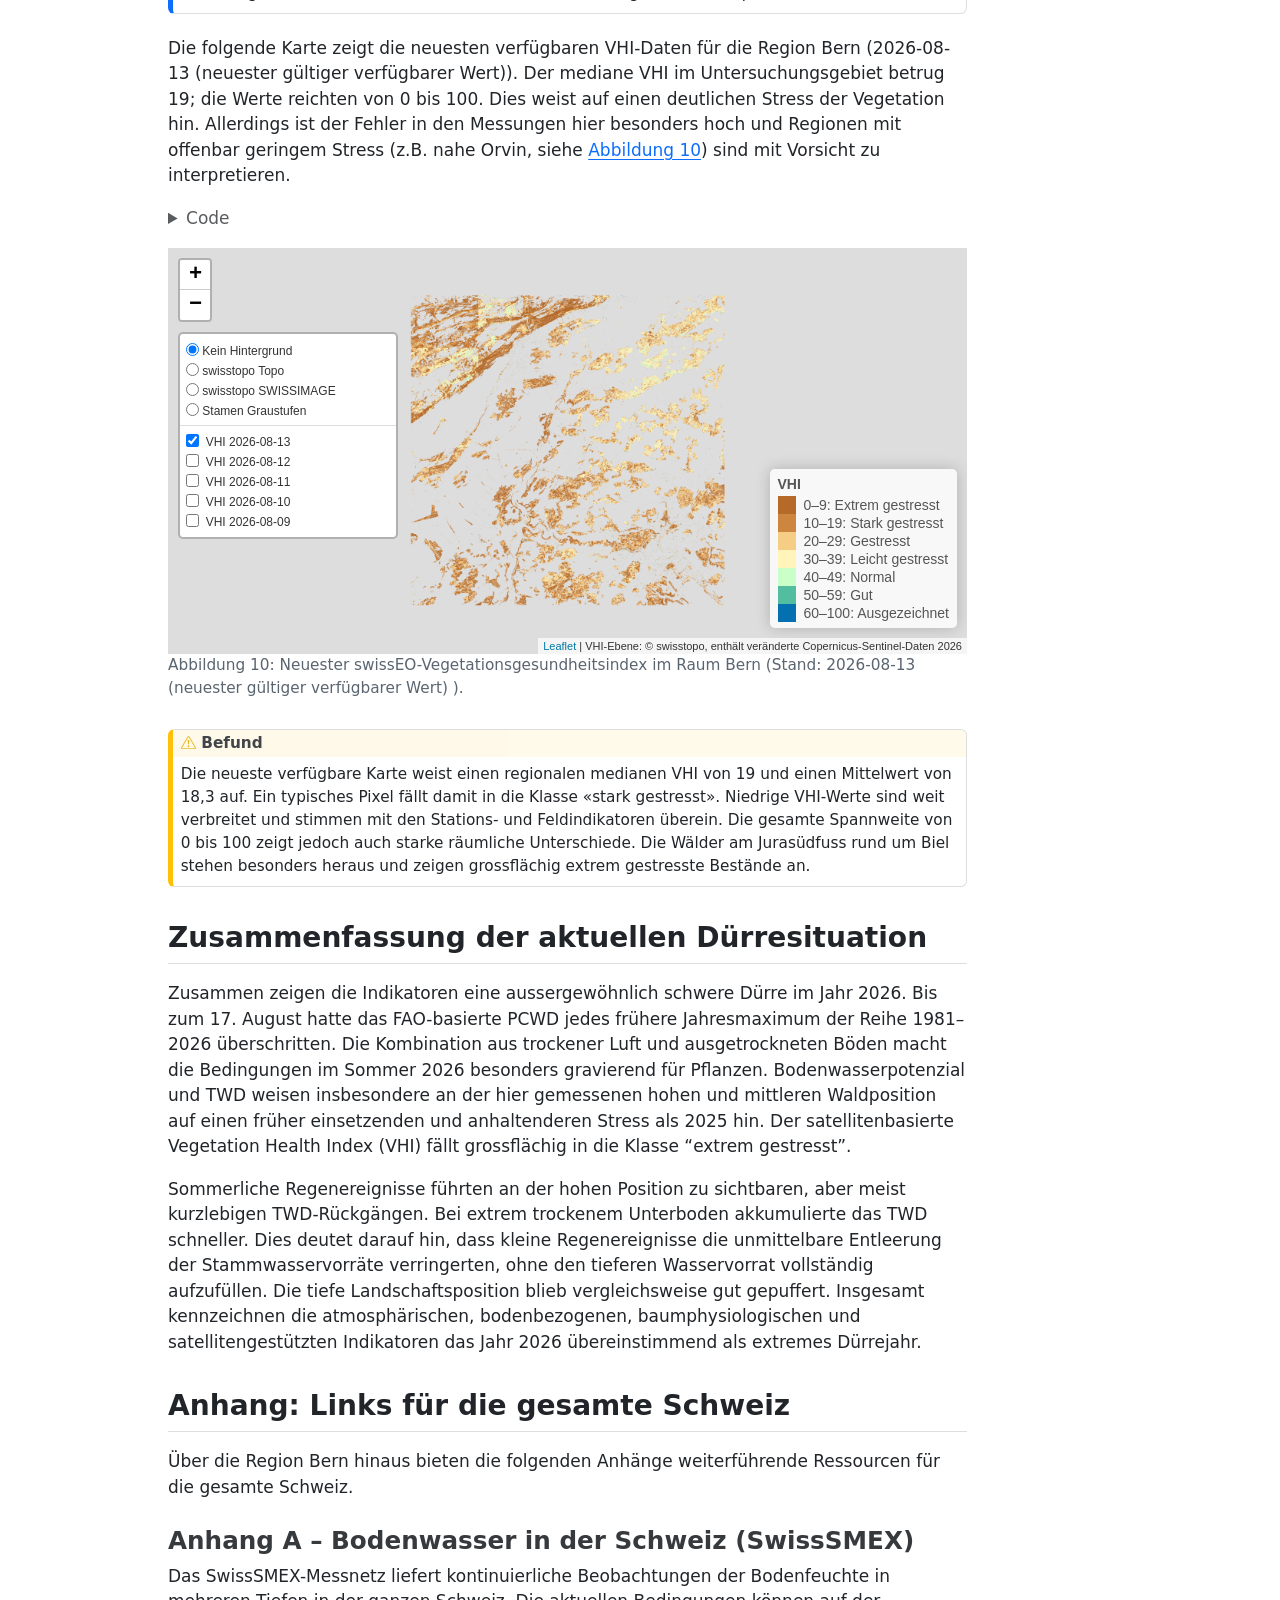
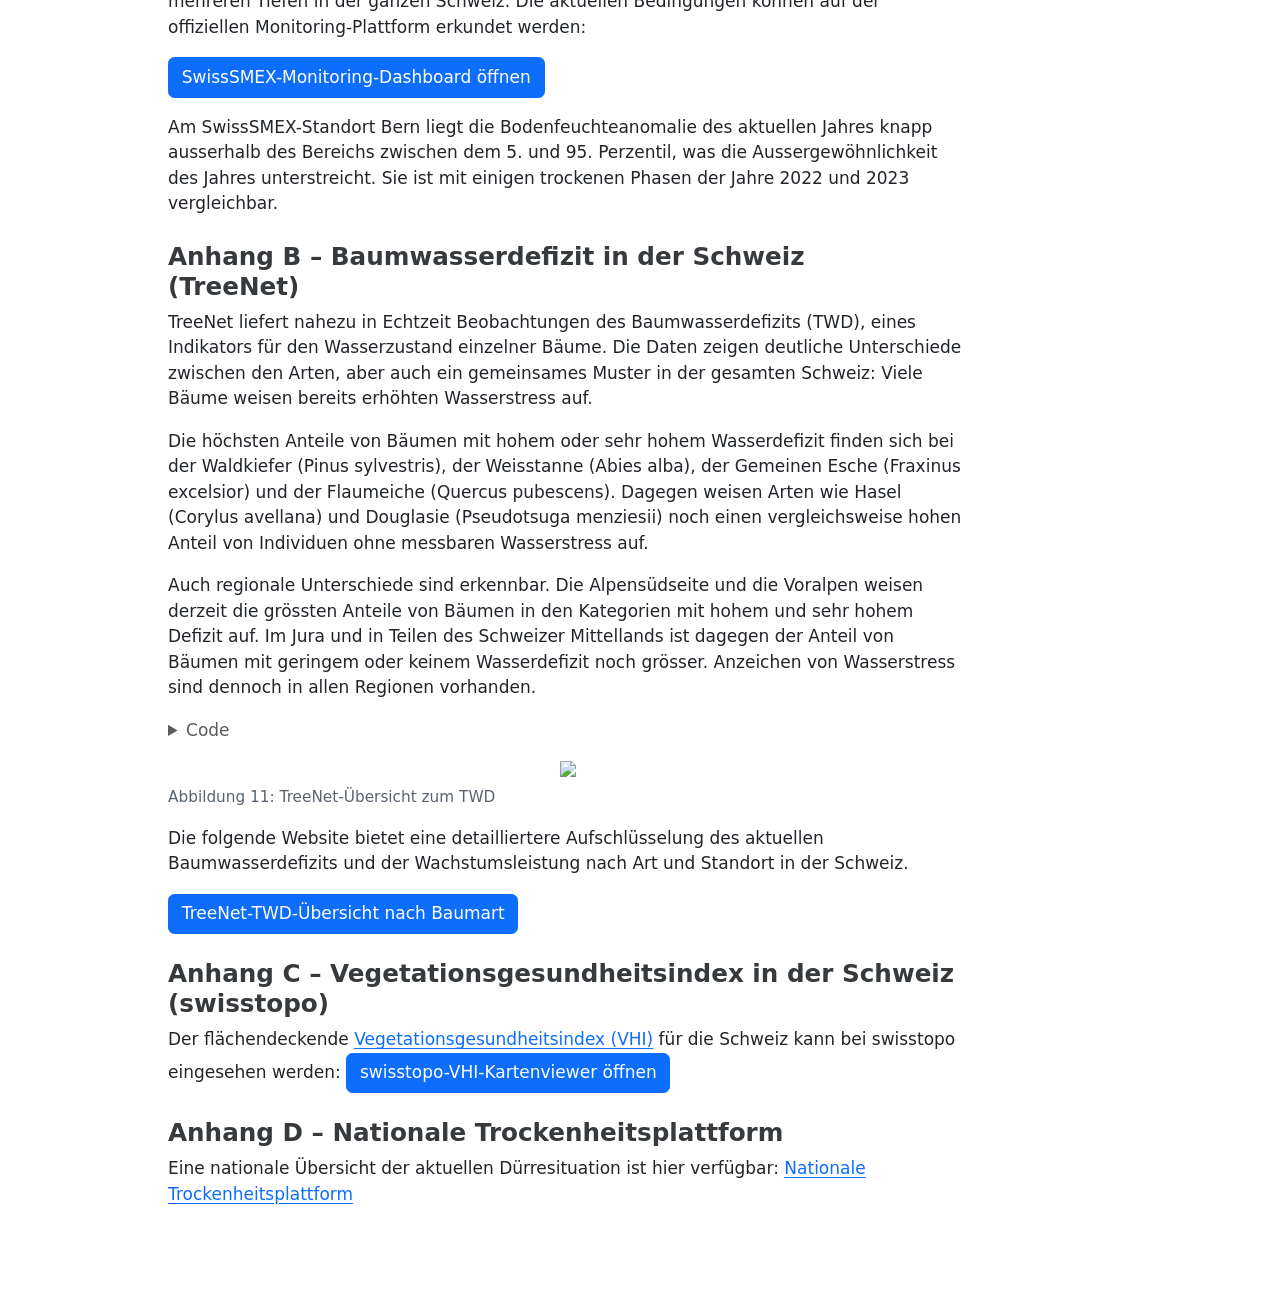
